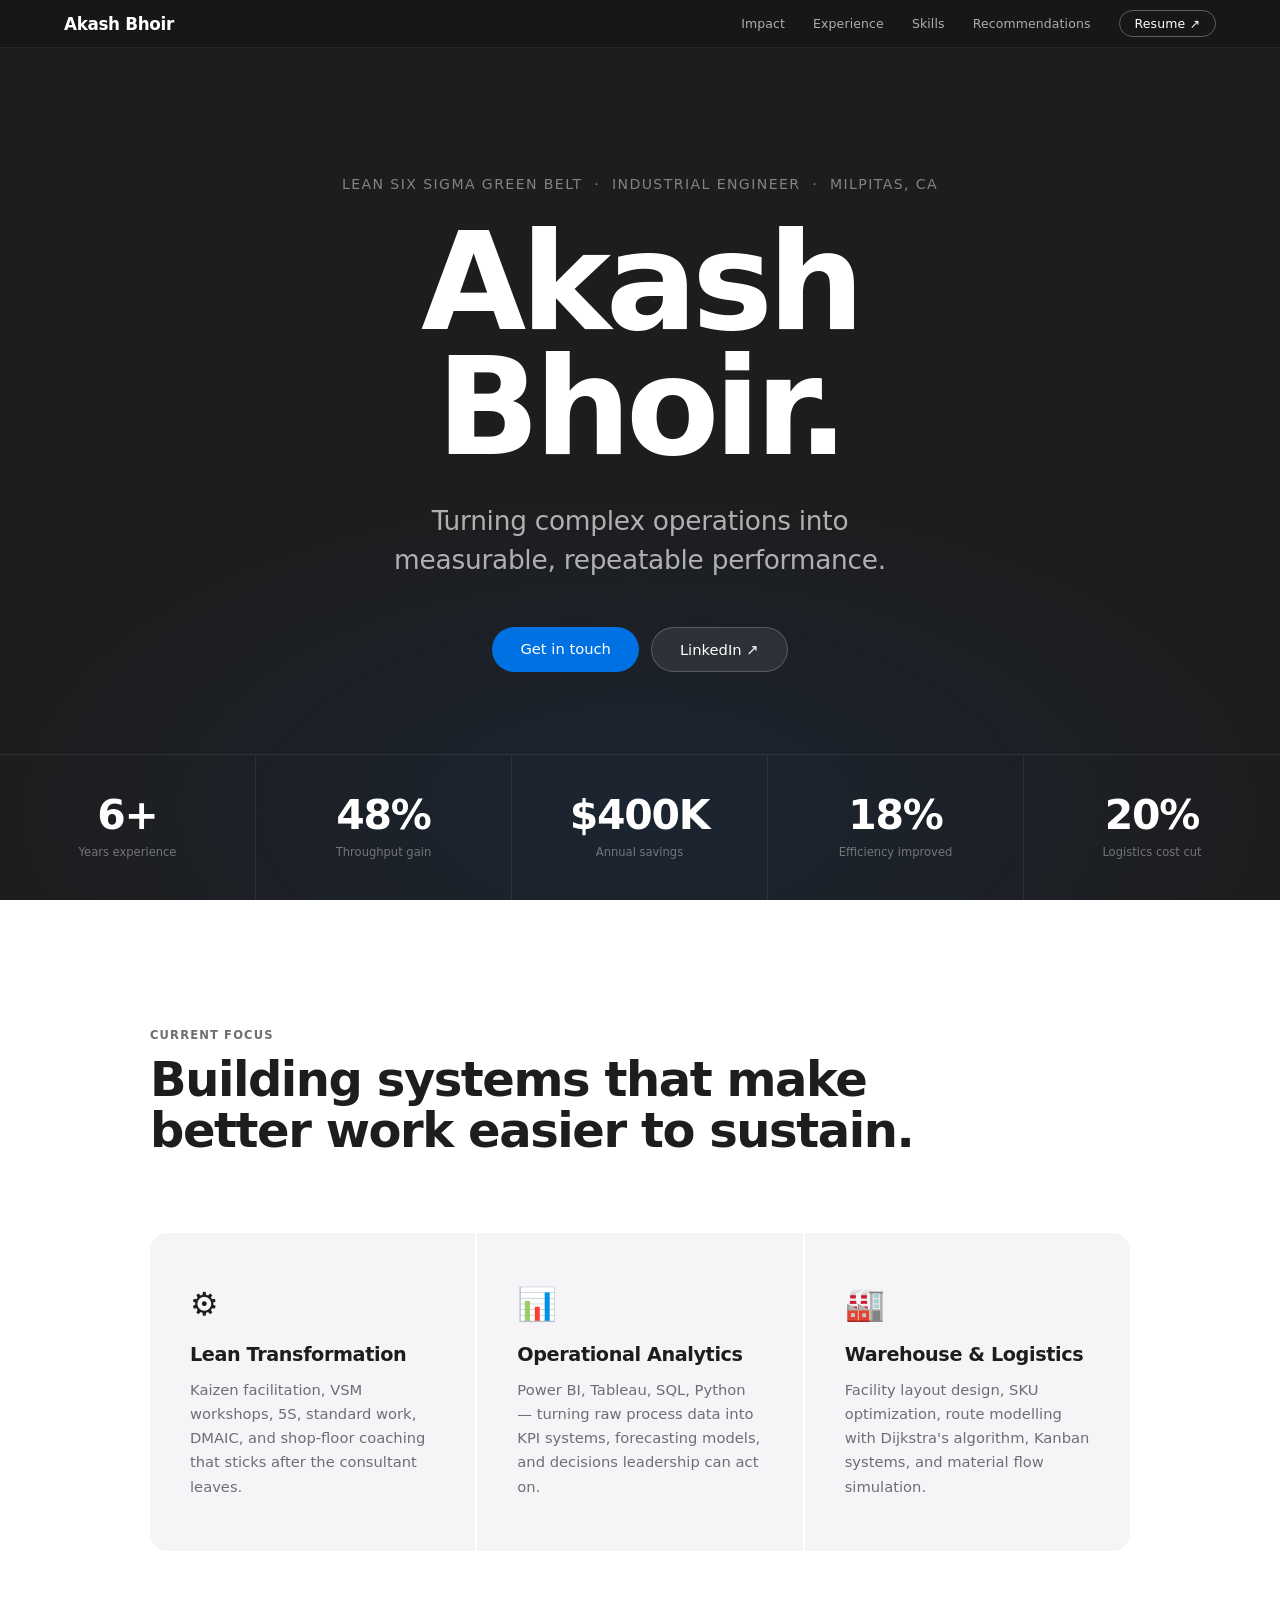
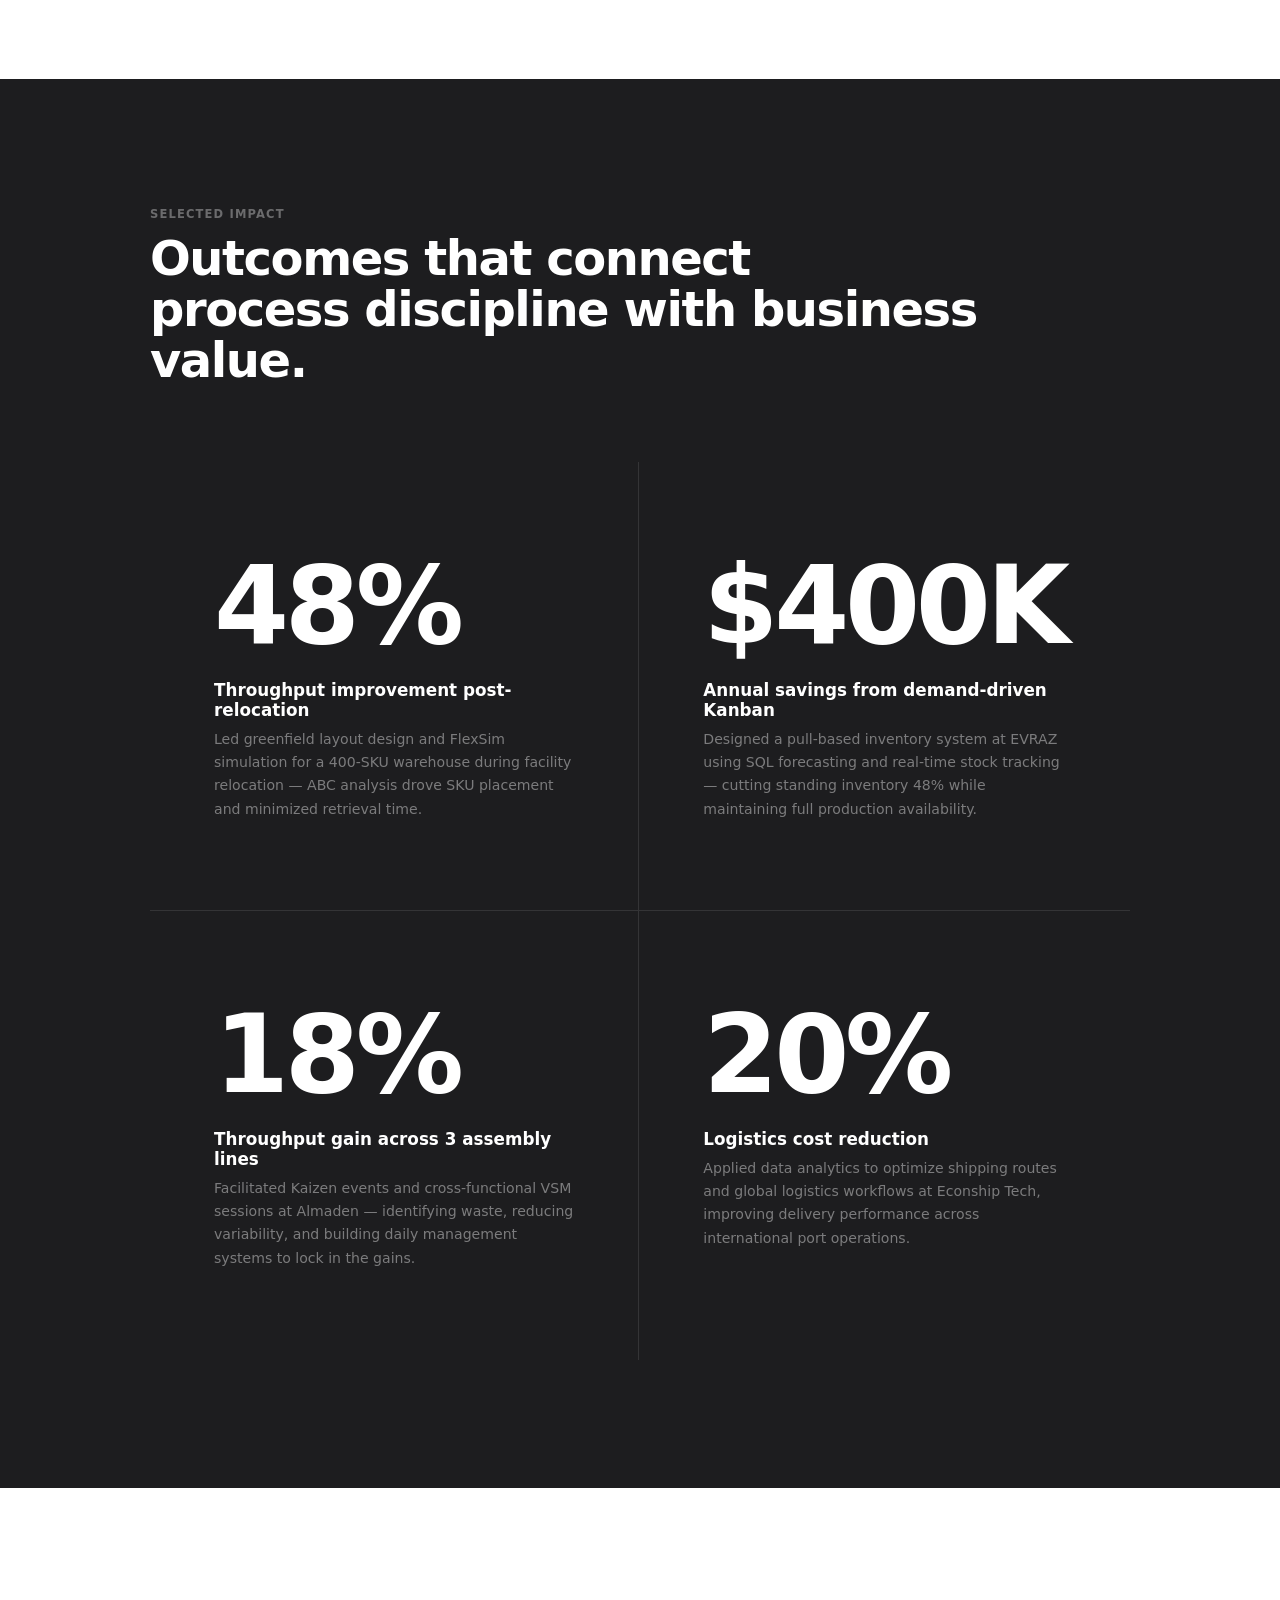
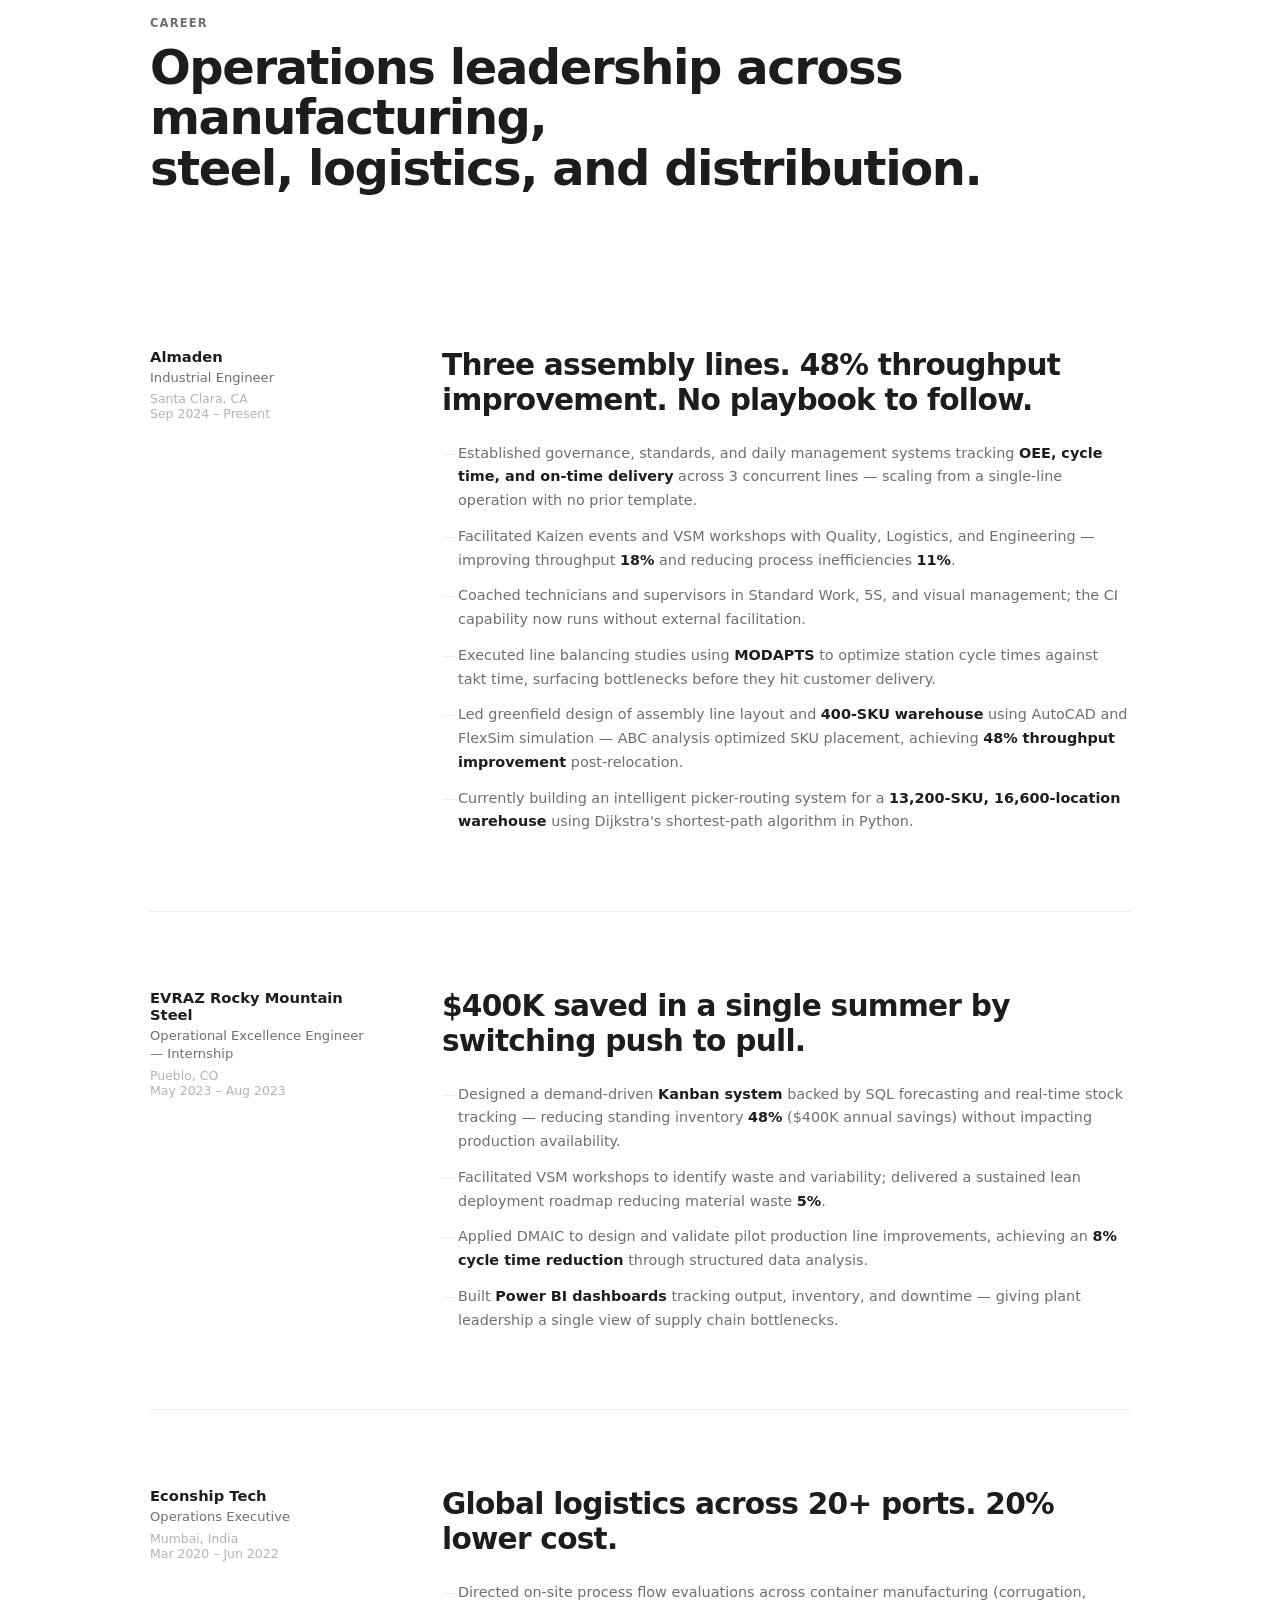
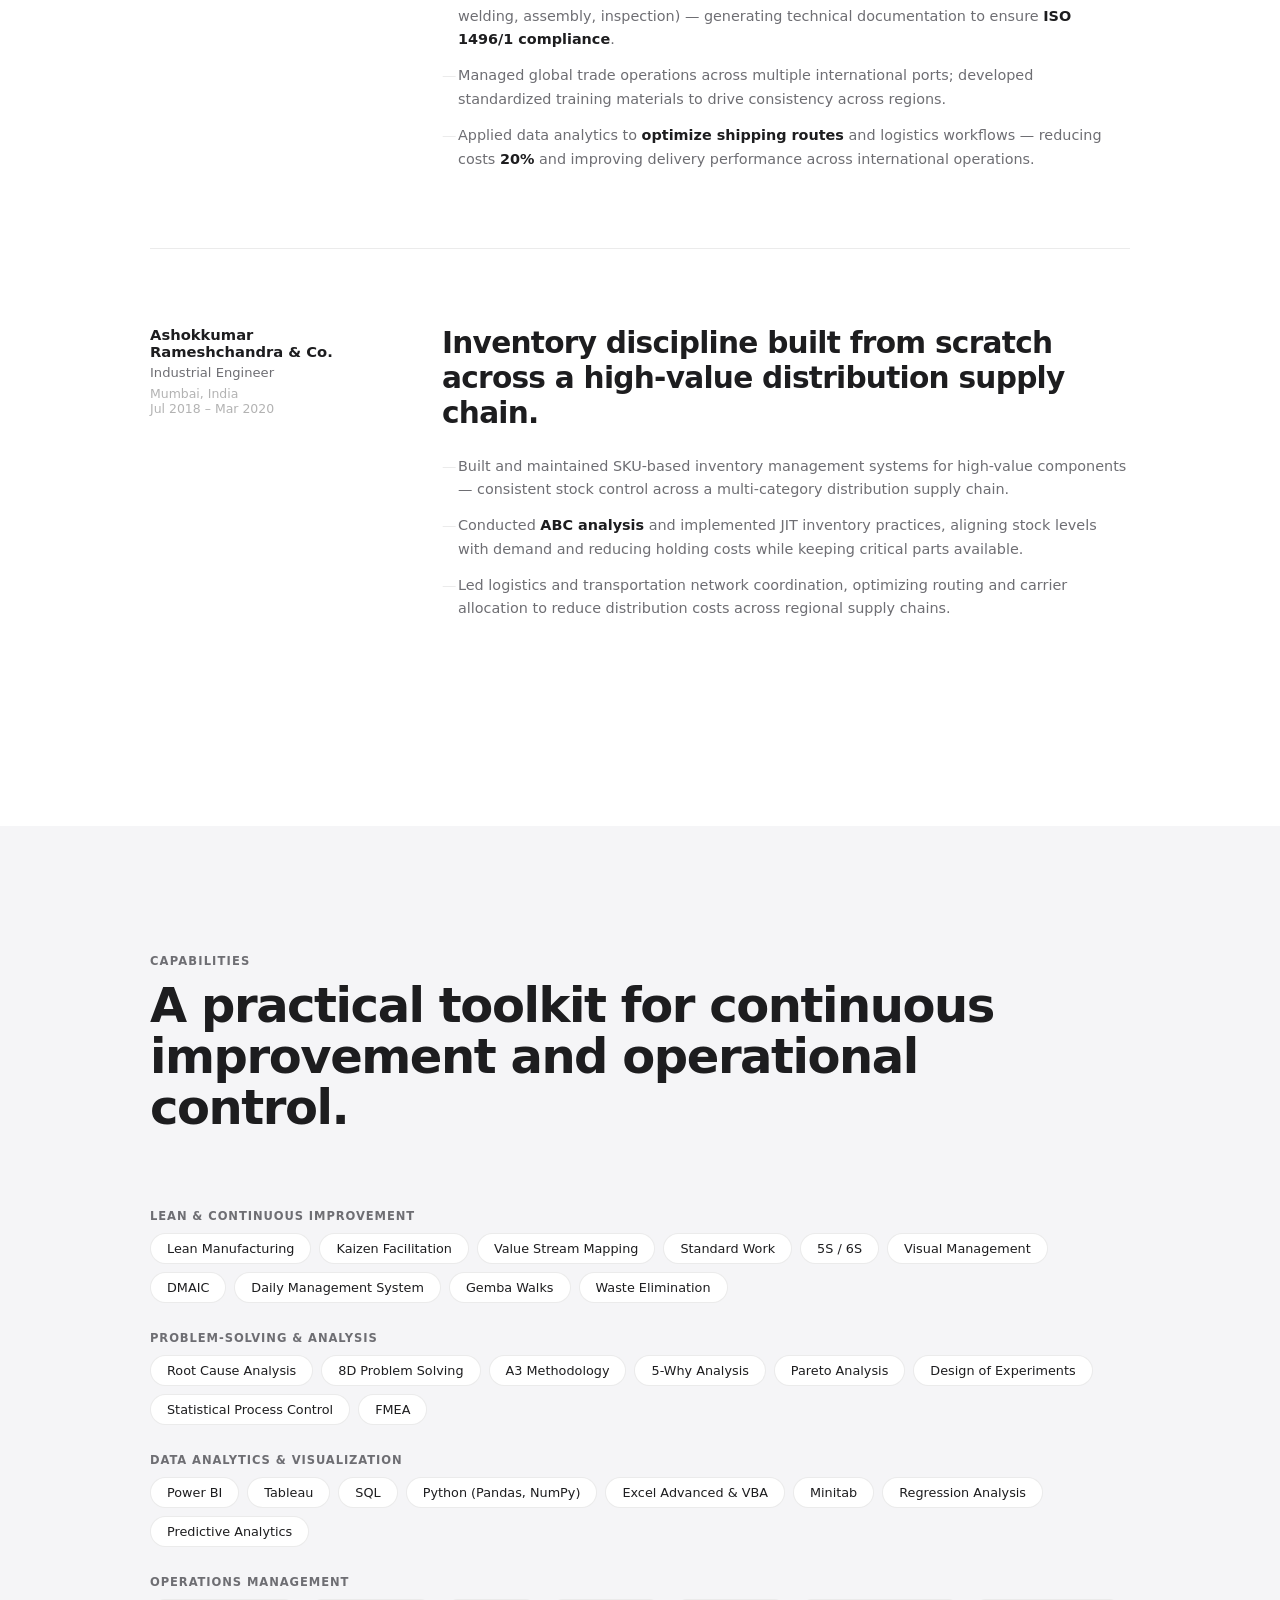
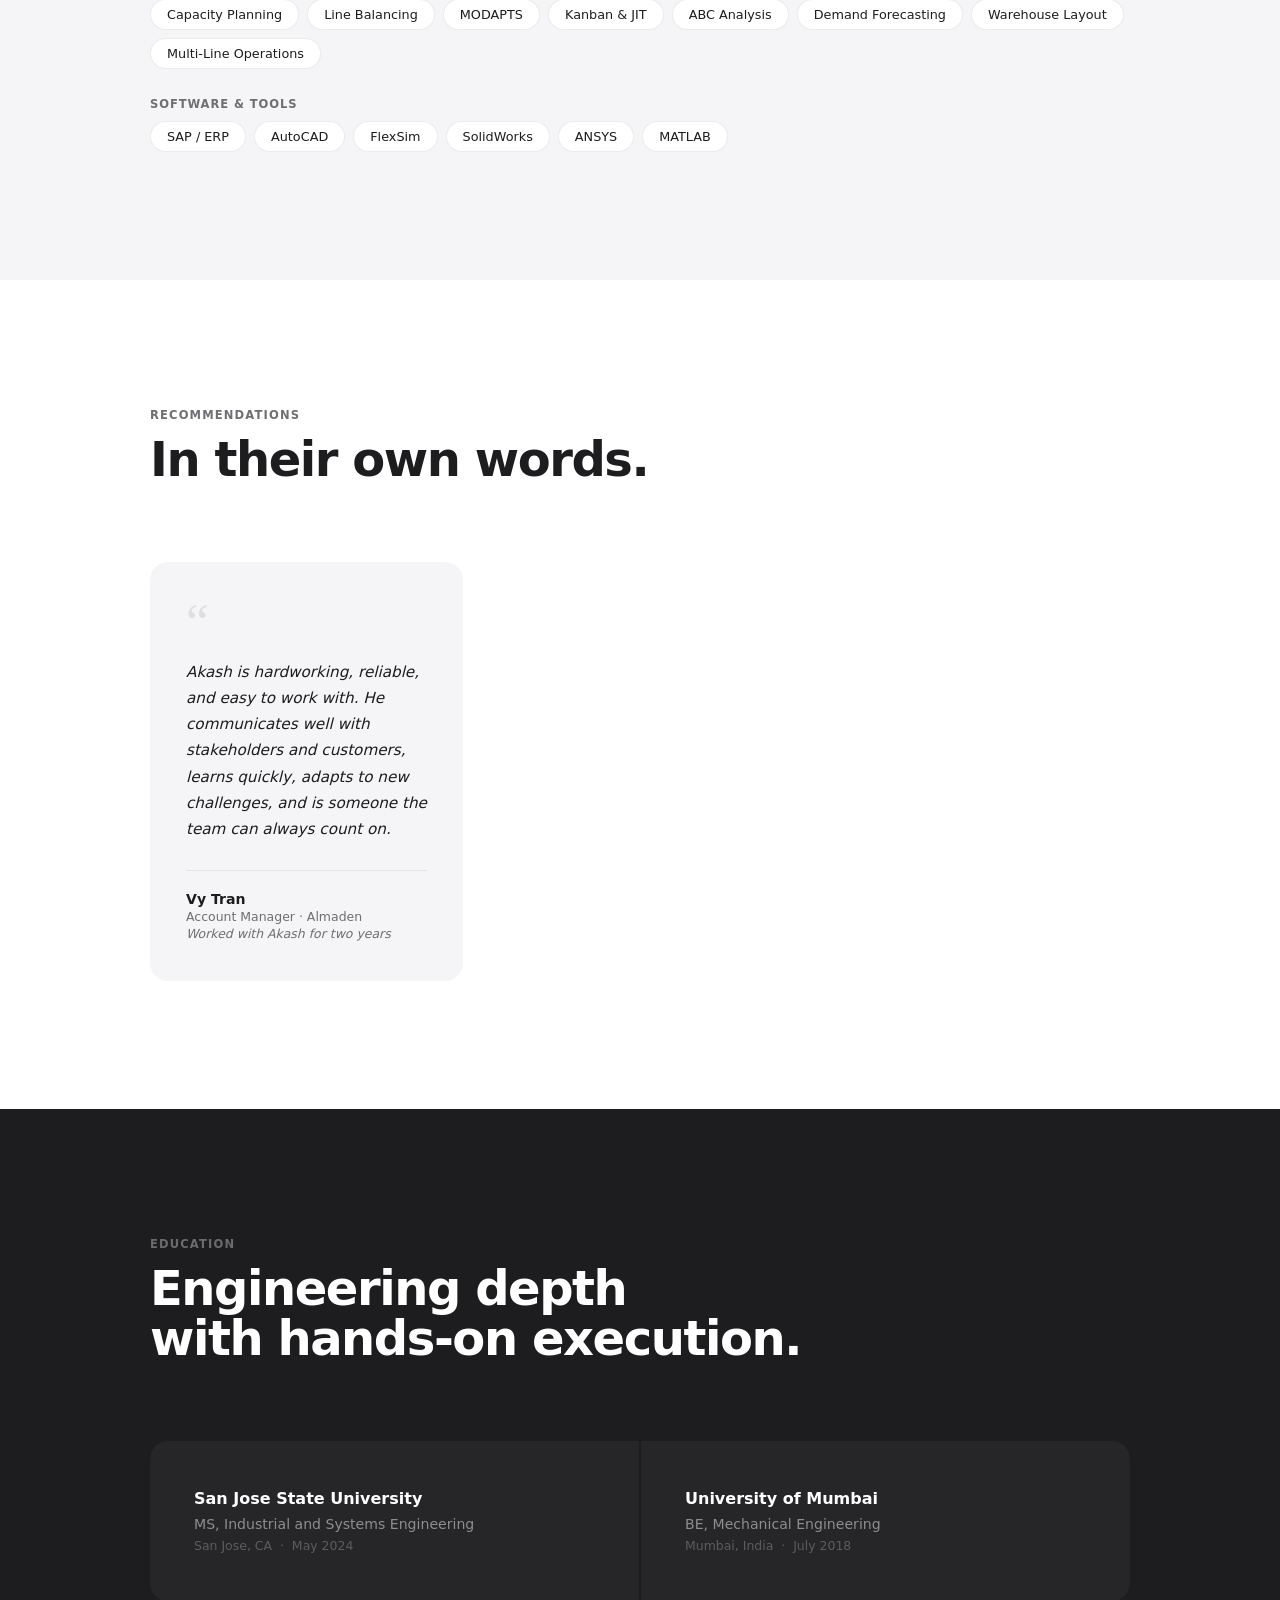
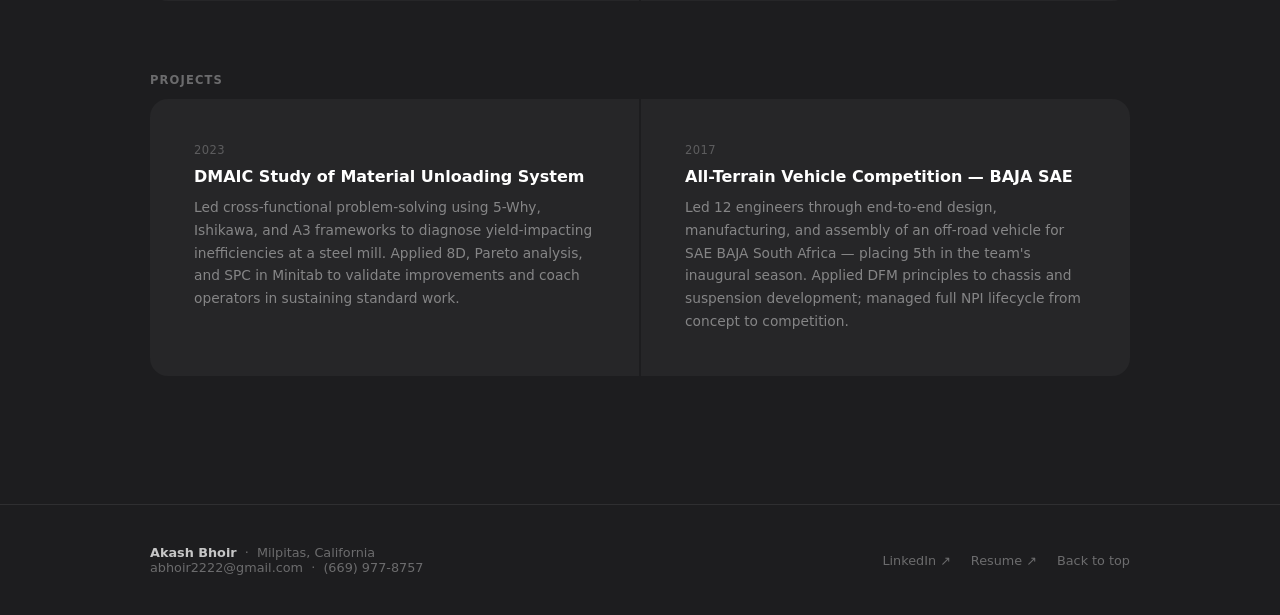
==== index.html @ 949489f2 "Akash's revamp" ====
<!doctype html>
<html lang="en">
<head>
  <meta charset="UTF-8" />
  <meta name="viewport" content="width=device-width, initial-scale=1.0" />
  <title>Akash Bhoir | Industrial Engineer</title>
  <meta name="description" content="Portfolio of Akash Bhoir — Lean Six Sigma Green Belt and Industrial Engineer with 6+ years driving operational excellence across manufacturing and logistics." />
  <link rel="stylesheet" href="styles.css" />
</head>
<body>

<!-- ── NAV ── -->
<nav class="nav">
  <div class="nav-inner">
    <a class="nav-logo" href="#hero">Akash Bhoir</a>
    <div class="nav-links">
      <a href="#impact">Impact</a>
      <a href="#experience">Experience</a>
      <a href="#skills">Skills</a>
      <a href="#recommendations">Recommendations</a>
      <a class="nav-resume" href="https://docs.google.com/document/d/1kcqxv43B-5TuiKuk_l2gV4A9NQ43WeCt/edit?usp=sharing&ouid=114841942227111596147&rtpof=true&sd=true" target="_blank" rel="noreferrer">Resume ↗</a>
    </div>
  </div>
</nav>

<!-- ── HERO ── -->
<section class="hero" id="hero">
  <div class="hero-inner">
    <p class="hero-eyebrow">Lean Six Sigma Green Belt &nbsp;·&nbsp; Industrial Engineer &nbsp;·&nbsp; Milpitas, CA</p>
    <h1 class="hero-name">Akash<br>Bhoir.</h1>
    <p class="hero-sub">Turning complex operations into<br>measurable, repeatable performance.</p>
    <div class="hero-cta">
      <a class="btn-primary" href="mailto:abhoir2222@gmail.com">Get in touch</a>
      <a class="btn-ghost" href="https://linkedin.com/in/abhoir/" target="_blank" rel="noreferrer">LinkedIn ↗</a>
    </div>
  </div>
  <div class="hero-stats">
    <div class="hero-stat">
      <span class="stat-n">6+</span>
      <span class="stat-l">Years experience</span>
    </div>
    <div class="hero-stat">
      <span class="stat-n">48%</span>
      <span class="stat-l">Throughput gain</span>
    </div>
    <div class="hero-stat">
      <span class="stat-n">$400K</span>
      <span class="stat-l">Annual savings</span>
    </div>
    <div class="hero-stat">
      <span class="stat-n">18%</span>
      <span class="stat-l">Efficiency improved</span>
    </div>
    <div class="hero-stat">
      <span class="stat-n">20%</span>
      <span class="stat-l">Logistics cost cut</span>
    </div>
  </div>
</section>

<!-- ── WHAT I DO (white) ── -->
<section class="section">
  <div class="container">
    <p class="s-label reveal">Current focus</p>
    <h2 class="s-head reveal">Building systems that make<br>better work easier to sustain.</h2>
    <div class="focus-grid" data-stagger>
      <div class="focus-card reveal">
        <div class="focus-icon">⚙️</div>
        <h3>Lean Transformation</h3>
        <p>Kaizen facilitation, VSM workshops, 5S, standard work, DMAIC, and shop-floor coaching that sticks after the consultant leaves.</p>
      </div>
      <div class="focus-card reveal">
        <div class="focus-icon">📊</div>
        <h3>Operational Analytics</h3>
        <p>Power BI, Tableau, SQL, Python — turning raw process data into KPI systems, forecasting models, and decisions leadership can act on.</p>
      </div>
      <div class="focus-card reveal">
        <div class="focus-icon">🏭</div>
        <h3>Warehouse &amp; Logistics</h3>
        <p>Facility layout design, SKU optimization, route modelling with Dijkstra's algorithm, Kanban systems, and material flow simulation.</p>
      </div>
    </div>
  </div>
</section>

<!-- ── IMPACT (dark) ── -->
<section class="section impact-section" id="impact">
  <div class="container">
    <p class="s-label on-dark reveal">Selected impact</p>
    <h2 class="s-head on-dark reveal">Outcomes that connect<br>process discipline with business value.</h2>
    <div class="impact-grid" data-stagger>
      <div class="impact-cell reveal">
        <span class="impact-num">48%</span>
        <div class="impact-title">Throughput improvement post-relocation</div>
        <div class="impact-desc">Led greenfield layout design and FlexSim simulation for a 400-SKU warehouse during facility relocation — ABC analysis drove SKU placement and minimized retrieval time.</div>
      </div>
      <div class="impact-cell reveal">
        <span class="impact-num">$400K</span>
        <div class="impact-title">Annual savings from demand-driven Kanban</div>
        <div class="impact-desc">Designed a pull-based inventory system at EVRAZ using SQL forecasting and real-time stock tracking — cutting standing inventory 48% while maintaining full production availability.</div>
      </div>
      <div class="impact-cell reveal">
        <span class="impact-num">18%</span>
        <div class="impact-title">Throughput gain across 3 assembly lines</div>
        <div class="impact-desc">Facilitated Kaizen events and cross-functional VSM sessions at Almaden — identifying waste, reducing variability, and building daily management systems to lock in the gains.</div>
      </div>
      <div class="impact-cell reveal">
        <span class="impact-num">20%</span>
        <div class="impact-title">Logistics cost reduction</div>
        <div class="impact-desc">Applied data analytics to optimize shipping routes and global logistics workflows at Econship Tech, improving delivery performance across international port operations.</div>
      </div>
    </div>
  </div>
</section>

<!-- ── EXPERIENCE (white) ── -->
<section class="section" id="experience">
  <div class="container">
    <p class="s-label reveal">Career</p>
    <h2 class="s-head reveal">Operations leadership across manufacturing,<br>steel, logistics, and distribution.</h2>
    <div class="exp-list">

      <div class="exp-item reveal">
        <div class="exp-left">
          <div class="exp-co">Almaden</div>
          <div class="exp-role">Industrial Engineer</div>
          <div class="exp-meta">Santa Clara, CA<br>Sep 2024 – Present</div>
        </div>
        <div class="exp-right">
          <div class="exp-head">Three assembly lines. 48% throughput improvement. No playbook to follow.</div>
          <ul class="exp-bullets">
            <li>Established governance, standards, and daily management systems tracking <b>OEE, cycle time, and on-time delivery</b> across 3 concurrent lines — scaling from a single-line operation with no prior template.</li>
            <li>Facilitated Kaizen events and VSM workshops with Quality, Logistics, and Engineering — improving throughput <b>18%</b> and reducing process inefficiencies <b>11%</b>.</li>
            <li>Coached technicians and supervisors in Standard Work, 5S, and visual management; the CI capability now runs without external facilitation.</li>
            <li>Executed line balancing studies using <b>MODAPTS</b> to optimize station cycle times against takt time, surfacing bottlenecks before they hit customer delivery.</li>
            <li>Led greenfield design of assembly line layout and <b>400-SKU warehouse</b> using AutoCAD and FlexSim simulation — ABC analysis optimized SKU placement, achieving <b>48% throughput improvement</b> post-relocation.</li>
            <li>Currently building an intelligent picker-routing system for a <b>13,200-SKU, 16,600-location warehouse</b> using Dijkstra's shortest-path algorithm in Python.</li>
          </ul>
        </div>
      </div>

      <div class="exp-item reveal">
        <div class="exp-left">
          <div class="exp-co">EVRAZ Rocky Mountain Steel</div>
          <div class="exp-role">Operational Excellence Engineer — Internship</div>
          <div class="exp-meta">Pueblo, CO<br>May 2023 – Aug 2023</div>
        </div>
        <div class="exp-right">
          <div class="exp-head">$400K saved in a single summer by switching push to pull.</div>
          <ul class="exp-bullets">
            <li>Designed a demand-driven <b>Kanban system</b> backed by SQL forecasting and real-time stock tracking — reducing standing inventory <b>48%</b> ($400K annual savings) without impacting production availability.</li>
            <li>Facilitated VSM workshops to identify waste and variability; delivered a sustained lean deployment roadmap reducing material waste <b>5%</b>.</li>
            <li>Applied DMAIC to design and validate pilot production line improvements, achieving an <b>8% cycle time reduction</b> through structured data analysis.</li>
            <li>Built <b>Power BI dashboards</b> tracking output, inventory, and downtime — giving plant leadership a single view of supply chain bottlenecks.</li>
          </ul>
        </div>
      </div>

      <div class="exp-item reveal">
        <div class="exp-left">
          <div class="exp-co">Econship Tech</div>
          <div class="exp-role">Operations Executive</div>
          <div class="exp-meta">Mumbai, India<br>Mar 2020 – Jun 2022</div>
        </div>
        <div class="exp-right">
          <div class="exp-head">Global logistics across 20+ ports. 20% lower cost.</div>
          <ul class="exp-bullets">
            <li>Directed on-site process flow evaluations across container manufacturing (corrugation, welding, assembly, inspection) — generating technical documentation to ensure <b>ISO 1496/1 compliance</b>.</li>
            <li>Managed global trade operations across multiple international ports; developed standardized training materials to drive consistency across regions.</li>
            <li>Applied data analytics to <b>optimize shipping routes</b> and logistics workflows — reducing costs <b>20%</b> and improving delivery performance across international operations.</li>
          </ul>
        </div>
      </div>

      <div class="exp-item reveal">
        <div class="exp-left">
          <div class="exp-co">Ashokkumar Rameshchandra &amp; Co.</div>
          <div class="exp-role">Industrial Engineer</div>
          <div class="exp-meta">Mumbai, India<br>Jul 2018 – Mar 2020</div>
        </div>
        <div class="exp-right">
          <div class="exp-head">Inventory discipline built from scratch across a high-value distribution supply chain.</div>
          <ul class="exp-bullets">
            <li>Built and maintained SKU-based inventory management systems for high-value components — consistent stock control across a multi-category distribution supply chain.</li>
            <li>Conducted <b>ABC analysis</b> and implemented JIT inventory practices, aligning stock levels with demand and reducing holding costs while keeping critical parts available.</li>
            <li>Led logistics and transportation network coordination, optimizing routing and carrier allocation to reduce distribution costs across regional supply chains.</li>
          </ul>
        </div>
      </div>

    </div>
  </div>
</section>

<!-- ── SKILLS (gray) ── -->
<section class="section skills-section" id="skills">
  <div class="container">
    <p class="s-label reveal">Capabilities</p>
    <h2 class="s-head reveal">A practical toolkit for continuous<br>improvement and operational control.</h2>
    <div class="skill-groups">
      <div class="reveal">
        <div class="sg-label">Lean &amp; Continuous Improvement</div>
        <div class="sg-tags" data-stagger>
          <span class="sg-tag">Lean Manufacturing</span>
          <span class="sg-tag">Kaizen Facilitation</span>
          <span class="sg-tag">Value Stream Mapping</span>
          <span class="sg-tag">Standard Work</span>
          <span class="sg-tag">5S / 6S</span>
          <span class="sg-tag">Visual Management</span>
          <span class="sg-tag">DMAIC</span>
          <span class="sg-tag">Daily Management System</span>
          <span class="sg-tag">Gemba Walks</span>
          <span class="sg-tag">Waste Elimination</span>
        </div>
      </div>
      <div class="reveal">
        <div class="sg-label">Problem-Solving &amp; Analysis</div>
        <div class="sg-tags" data-stagger>
          <span class="sg-tag">Root Cause Analysis</span>
          <span class="sg-tag">8D Problem Solving</span>
          <span class="sg-tag">A3 Methodology</span>
          <span class="sg-tag">5-Why Analysis</span>
          <span class="sg-tag">Pareto Analysis</span>
          <span class="sg-tag">Design of Experiments</span>
          <span class="sg-tag">Statistical Process Control</span>
          <span class="sg-tag">FMEA</span>
        </div>
      </div>
      <div class="reveal">
        <div class="sg-label">Data Analytics &amp; Visualization</div>
        <div class="sg-tags" data-stagger>
          <span class="sg-tag">Power BI</span>
          <span class="sg-tag">Tableau</span>
          <span class="sg-tag">SQL</span>
          <span class="sg-tag">Python (Pandas, NumPy)</span>
          <span class="sg-tag">Excel Advanced &amp; VBA</span>
          <span class="sg-tag">Minitab</span>
          <span class="sg-tag">Regression Analysis</span>
          <span class="sg-tag">Predictive Analytics</span>
        </div>
      </div>
      <div class="reveal">
        <div class="sg-label">Operations Management</div>
        <div class="sg-tags" data-stagger>
          <span class="sg-tag">Capacity Planning</span>
          <span class="sg-tag">Line Balancing</span>
          <span class="sg-tag">MODAPTS</span>
          <span class="sg-tag">Kanban &amp; JIT</span>
          <span class="sg-tag">ABC Analysis</span>
          <span class="sg-tag">Demand Forecasting</span>
          <span class="sg-tag">Warehouse Layout</span>
          <span class="sg-tag">Multi-Line Operations</span>
        </div>
      </div>
      <div class="reveal">
        <div class="sg-label">Software &amp; Tools</div>
        <div class="sg-tags" data-stagger>
          <span class="sg-tag">SAP / ERP</span>
          <span class="sg-tag">AutoCAD</span>
          <span class="sg-tag">FlexSim</span>
          <span class="sg-tag">SolidWorks</span>
          <span class="sg-tag">ANSYS</span>
          <span class="sg-tag">MATLAB</span>
        </div>
      </div>
    </div>
  </div>
</section>

<!-- ── RECOMMENDATIONS (white) ── -->
<section class="section" id="recommendations">
  <div class="container">
    <p class="s-label reveal">Recommendations</p>
    <h2 class="s-head reveal">In their own words.</h2>
    <div class="rec-grid" id="rec-list" data-stagger>
      <!-- rendered by script.js -->
    </div>
  </div>
</section>

<!-- ── EDUCATION + PROJECTS (dark) ── -->
<section class="section edu-section" id="education">
  <div class="container">
    <p class="s-label on-dark reveal">Education</p>
    <h2 class="s-head on-dark reveal">Engineering depth<br>with hands-on execution.</h2>
    <div class="edu-grid" data-stagger>
      <div class="edu-cell reveal">
        <div class="edu-school">San Jose State University</div>
        <div class="edu-degree">MS, Industrial and Systems Engineering</div>
        <div class="edu-date">San Jose, CA &nbsp;·&nbsp; May 2024</div>
      </div>
      <div class="edu-cell reveal">
        <div class="edu-school">University of Mumbai</div>
        <div class="edu-degree">BE, Mechanical Engineering</div>
        <div class="edu-date">Mumbai, India &nbsp;·&nbsp; July 2018</div>
      </div>
    </div>

    <p class="s-label on-dark reveal" style="margin-top:0;">Projects</p>
    <div class="proj-grid" data-stagger>
      <div class="proj-cell reveal">
        <div class="proj-year">2023</div>
        <div class="proj-name">DMAIC Study of Material Unloading System</div>
        <div class="proj-desc">Led cross-functional problem-solving using 5-Why, Ishikawa, and A3 frameworks to diagnose yield-impacting inefficiencies at a steel mill. Applied 8D, Pareto analysis, and SPC in Minitab to validate improvements and coach operators in sustaining standard work.</div>
      </div>
      <div class="proj-cell reveal">
        <div class="proj-year">2017</div>
        <div class="proj-name">All-Terrain Vehicle Competition — BAJA SAE</div>
        <div class="proj-desc">Led 12 engineers through end-to-end design, manufacturing, and assembly of an off-road vehicle for SAE BAJA South Africa — placing 5th in the team's inaugural season. Applied DFM principles to chassis and suspension development; managed full NPI lifecycle from concept to competition.</div>
      </div>
    </div>
  </div>
</section>

<!-- ── FOOTER ── -->
<footer>
  <div class="footer-inner">
    <div class="footer-l">
      <strong>Akash Bhoir</strong> &nbsp;·&nbsp; Milpitas, California<br>
      <a href="mailto:abhoir2222@gmail.com" style="color:rgba(255,255,255,.35);text-decoration:none;">abhoir2222@gmail.com</a>
      &nbsp;·&nbsp;
      <a href="tel:+16699778757" style="color:rgba(255,255,255,.35);text-decoration:none;">(669) 977-8757</a>
    </div>
    <div class="footer-r">
      <a href="https://linkedin.com/in/abhoir/" target="_blank" rel="noreferrer">LinkedIn ↗</a>
      <a href="https://docs.google.com/document/d/1kcqxv43B-5TuiKuk_l2gV4A9NQ43WeCt/edit?usp=sharing&ouid=114841942227111596147&rtpof=true&sd=true" target="_blank" rel="noreferrer">Resume ↗</a>
      <a href="#hero">Back to top</a>
    </div>
  </div>
</footer>

<script src="data/recommendations.js"></script>
<script src="script.js"></script>
</body>
</html>
---- styles.css ----
*, *::before, *::after { box-sizing: border-box; margin: 0; padding: 0; }

:root {
  --white:       #ffffff;
  --gray:        #f5f5f7;
  --dark:        #1d1d1f;
  --text:        #1d1d1f;
  --muted:       #6e6e73;
  --border:      rgba(0,0,0,0.08);
  --border-dark: rgba(255,255,255,0.1);
  --blue:        #0071e3;
  --font: -apple-system, BlinkMacSystemFont, 'SF Pro Display', 'Segoe UI', system-ui, sans-serif;
  --nav-h:  48px;
  --pad:    clamp(80px, 10vw, 140px);
  --max:    980px;
  --r:      18px;
}

html { scroll-behavior: smooth; -webkit-font-smoothing: antialiased; }
body  { font-family: var(--font); background: var(--white); color: var(--text); overflow-x: hidden; }

/* ── NAV ── */
.nav {
  position: fixed; top: 0; left: 0; right: 0; z-index: 9000;
  height: var(--nav-h);
  background: rgba(22,22,23,0.82);
  backdrop-filter: saturate(180%) blur(20px);
  -webkit-backdrop-filter: saturate(180%) blur(20px);
  border-bottom: 0.5px solid rgba(255,255,255,0.07);
}
.nav-inner {
  max-width: 1200px; margin: 0 auto; padding: 0 24px;
  height: 100%; display: flex; align-items: center; justify-content: space-between;
}
.nav-logo {
  color: var(--white); text-decoration: none;
  font-size: 1.05rem; font-weight: 700; letter-spacing: -0.02em;
}
.nav-links { display: flex; align-items: center; gap: 28px; }
.nav-links a {
  color: rgba(255,255,255,0.65); text-decoration: none;
  font-size: 0.78rem; letter-spacing: 0.01em; transition: color 0.2s;
}
.nav-links a:hover { color: var(--white); }
.nav-resume {
  color: var(--white) !important;
  border: 0.5px solid rgba(255,255,255,0.3);
  padding: 5px 15px; border-radius: 980px;
}
.nav-resume:hover { background: rgba(255,255,255,0.1) !important; }

/* ── HERO ── */
.hero {
  background: var(--dark); color: var(--white);
  min-height: 100vh; padding-top: var(--nav-h);
  display: flex; flex-direction: column;
  justify-content: center; align-items: stretch;
  position: relative; overflow: hidden;
}
.hero::after {
  content: '';
  position: absolute; inset: 0;
  background: radial-gradient(ellipse 70% 50% at 50% 90%, rgba(0,113,227,0.09) 0%, transparent 70%);
  pointer-events: none;
}
.hero-inner {
  flex: 1; display: flex; flex-direction: column;
  justify-content: center; align-items: center; text-align: center;
  padding: clamp(64px,8vw,120px) 24px 56px;
  position: relative; z-index: 1;
}
.hero-eyebrow {
  font-size: clamp(0.72rem,1.4vw,0.88rem); font-weight: 500;
  color: rgba(255,255,255,0.45); letter-spacing: 0.1em; text-transform: uppercase;
  margin-bottom: 28px;
}
.hero-name {
  font-size: clamp(76px,13vw,136px);
  font-weight: 700; letter-spacing: -0.04em; line-height: 0.92;
  color: var(--white); margin-bottom: 32px;
}
.hero-sub {
  font-size: clamp(1.15rem,2.5vw,1.65rem); font-weight: 400;
  color: rgba(255,255,255,0.65); line-height: 1.45;
  letter-spacing: -0.01em; margin-bottom: 48px; max-width: 640px;
}
.hero-cta { display: flex; gap: 12px; justify-content: center; flex-wrap: wrap; }
.btn-primary {
  background: var(--blue); color: var(--white);
  padding: 13px 28px; border-radius: 980px;
  font-size: 0.92rem; font-weight: 500; text-decoration: none;
  transition: background 0.2s, transform 0.15s; display: inline-block;
}
.btn-primary:hover { background: #0077ed; transform: scale(1.02); }
.btn-ghost {
  background: rgba(255,255,255,0.08);
  border: 0.5px solid rgba(255,255,255,0.2);
  color: var(--white);
  padding: 13px 28px; border-radius: 980px;
  font-size: 0.92rem; font-weight: 500; text-decoration: none;
  transition: background 0.2s; display: inline-block;
}
.btn-ghost:hover { background: rgba(255,255,255,0.14); }

/* HERO STATS STRIP */
.hero-stats {
  border-top: 0.5px solid rgba(255,255,255,0.08);
  display: grid; grid-template-columns: repeat(5,1fr);
  position: relative; z-index: 1;
}
.hero-stat {
  display: flex; flex-direction: column; align-items: center;
  padding: 40px 12px; gap: 8px;
  border-right: 0.5px solid rgba(255,255,255,0.08);
}
.hero-stat:last-child { border-right: none; }
.stat-n {
  font-size: clamp(1.8rem,3.2vw,2.8rem); font-weight: 700;
  color: var(--white); letter-spacing: -0.03em; line-height: 1;
}
.stat-l { font-size: 0.72rem; color: rgba(255,255,255,0.38); text-align: center; line-height: 1.4; }

/* ── SHARED SECTION ── */
.section { padding: var(--pad) 24px; }
.container { max-width: var(--max); margin: 0 auto; }
.s-label {
  font-size: 0.72rem; font-weight: 600; letter-spacing: 0.1em; text-transform: uppercase;
  color: var(--muted); margin-bottom: 12px;
}
.s-label.on-dark { color: rgba(255,255,255,0.35); }
.s-head {
  font-size: clamp(1.9rem,3.8vw,3rem); font-weight: 700;
  letter-spacing: -0.03em; line-height: 1.06;
  color: var(--text); margin-bottom: clamp(48px,6vw,80px);
}
.s-head.on-dark { color: var(--white); }

/* ── FOCUS (white, 3 cards) ── */
.focus-grid { display: grid; grid-template-columns: repeat(3,1fr); gap: 2px; }
.focus-card {
  background: var(--gray); padding: 52px 40px;
}
.focus-card:first-child { border-radius: var(--r) 0 0 var(--r); }
.focus-card:last-child  { border-radius: 0 var(--r) var(--r) 0; }
.focus-icon { font-size: 2rem; margin-bottom: 20px; }
.focus-card h3 {
  font-size: 1.2rem; font-weight: 700; letter-spacing: -0.02em;
  color: var(--text); margin-bottom: 12px;
}
.focus-card p { font-size: 0.92rem; color: var(--muted); line-height: 1.65; }

/* ── IMPACT (dark, huge numbers) ── */
.impact-section { background: var(--dark); }
.impact-grid { display: grid; grid-template-columns: repeat(2,1fr); }
.impact-cell {
  padding: clamp(48px,7vw,96px) clamp(40px,5vw,80px);
  border-right: 0.5px solid var(--border-dark);
  border-bottom: 0.5px solid var(--border-dark);
}
.impact-cell:nth-child(even)  { border-right: none; }
.impact-cell:nth-child(n+3)   { border-bottom: none; }
.impact-num {
  display: block;
  font-size: clamp(64px,9vw,108px); font-weight: 800;
  letter-spacing: -0.04em; line-height: 1; color: var(--white);
  margin-bottom: 20px;
}
.impact-title { font-size: 1.05rem; font-weight: 600; color: var(--white); margin-bottom: 8px; }
.impact-desc  { font-size: 0.88rem; color: rgba(255,255,255,0.42); line-height: 1.65; }

/* ── EXPERIENCE (white) ── */
.exp-list { display: flex; flex-direction: column; }
.exp-item {
  padding: clamp(52px,6vw,80px) 0;
  border-bottom: 0.5px solid var(--border);
  display: grid; grid-template-columns: 220px 1fr; gap: 72px; align-items: start;
}
.exp-item:last-child { border-bottom: none; }
.exp-co   { font-size: 0.92rem; font-weight: 700; color: var(--text); margin-bottom: 4px; }
.exp-role { font-size: 0.82rem; color: var(--muted); margin-bottom: 4px; line-height: 1.4; }
.exp-meta { font-size: 0.78rem; color: rgba(0,0,0,0.3); }
.exp-head {
  font-size: clamp(1.3rem,2.8vw,1.85rem); font-weight: 700;
  letter-spacing: -0.025em; line-height: 1.18; color: var(--text);
  margin-bottom: 24px;
}
.exp-bullets { list-style: none; display: flex; flex-direction: column; gap: 12px; }
.exp-bullets li {
  font-size: 0.9rem; color: var(--muted);
  padding-left: 16px; position: relative; line-height: 1.65;
}
.exp-bullets li::before { content: '—'; position: absolute; left: 0; color: var(--border); }
.exp-bullets li b { color: var(--text); font-weight: 600; }

/* ── SKILLS (gray) ── */
.skills-section { background: var(--gray); }
.skill-groups  { display: flex; flex-direction: column; gap: 28px; }
.sg-label {
  font-size: 0.72rem; font-weight: 600; letter-spacing: 0.08em; text-transform: uppercase;
  color: var(--muted); margin-bottom: 10px;
}
.sg-tags { display: flex; flex-wrap: wrap; gap: 8px; }
.sg-tag {
  background: var(--white); color: var(--text);
  font-size: 0.8rem; font-weight: 500;
  padding: 7px 16px; border-radius: 980px;
  border: 0.5px solid var(--border);
}

/* ── RECOMMENDATIONS (white) ── */
.rec-grid { display: grid; grid-template-columns: repeat(3,1fr); gap: 20px; }
.rec-card {
  background: var(--gray); border-radius: var(--r);
  padding: 40px 36px; display: flex; flex-direction: column;
}
.rec-qdot {
  font-size: 3.2rem; line-height: 0.8; font-family: Georgia, serif;
  color: var(--dark); opacity: 0.1; margin-bottom: 16px;
}
.rec-quote {
  font-size: 0.95rem; color: var(--text); font-style: italic;
  line-height: 1.72; flex: 1; margin-bottom: 28px;
}
.rec-divider { height: 0.5px; background: var(--border); margin-bottom: 20px; }
.rec-name { font-size: 0.88rem; font-weight: 700; color: var(--text); }
.rec-who  { font-size: 0.78rem; color: var(--muted); margin-top: 2px; }
.rec-link {
  display: inline-block; margin-top: 16px;
  font-size: 0.78rem; color: var(--blue); text-decoration: none; font-weight: 500;
}
.rec-link:hover { text-decoration: underline; }

/* ── EDUCATION + PROJECTS (dark) ── */
.edu-section { background: var(--dark); }
.edu-grid { display: grid; grid-template-columns: repeat(2,1fr); gap: 2px; margin-bottom: 72px; }
.edu-cell {
  background: rgba(255,255,255,0.04);
  padding: 48px 44px;
}
.edu-cell:first-child { border-radius: var(--r) 0 0 var(--r); }
.edu-cell:last-child  { border-radius: 0 var(--r) var(--r) 0; }
.edu-school  { font-size: 1rem; font-weight: 700; color: var(--white); margin-bottom: 8px; }
.edu-degree  { font-size: 0.88rem; color: rgba(255,255,255,0.48); margin-bottom: 6px; }
.edu-date    { font-size: 0.78rem; color: rgba(255,255,255,0.25); }
.proj-grid   { display: grid; grid-template-columns: repeat(2,1fr); gap: 2px; }
.proj-cell {
  background: rgba(255,255,255,0.04);
  padding: 44px;
}
.proj-cell:first-child { border-radius: var(--r) 0 0 var(--r); }
.proj-cell:last-child  { border-radius: 0 var(--r) var(--r) 0; }
.proj-year   { font-size: 0.72rem; color: rgba(255,255,255,0.25); margin-bottom: 10px; letter-spacing: 0.04em; }
.proj-name   { font-size: 1rem; font-weight: 700; color: var(--white); margin-bottom: 10px; }
.proj-desc   { font-size: 0.86rem; color: rgba(255,255,255,0.44); line-height: 1.65; }

/* ── FOOTER ── */
footer {
  background: var(--dark);
  border-top: 0.5px solid rgba(255,255,255,0.08);
  padding: 40px 24px;
}
.footer-inner {
  max-width: var(--max); margin: 0 auto;
  display: flex; justify-content: space-between; align-items: center;
  flex-wrap: wrap; gap: 16px;
}
.footer-l { color: rgba(255,255,255,0.35); font-size: 0.8rem; }
.footer-l strong { color: rgba(255,255,255,0.75); font-weight: 600; }
.footer-r { display: flex; gap: 20px; }
.footer-r a {
  color: rgba(255,255,255,0.35); font-size: 0.8rem;
  text-decoration: none; transition: color 0.2s;
}
.footer-r a:hover { color: var(--white); }

/* ── REVEAL ANIMATIONS ── */
.reveal {
  opacity: 0; transform: translateY(28px);
  transition: opacity 0.65s ease, transform 0.65s ease;
}
.reveal.up  { transform: translateY(28px); }
.reveal.visible { opacity: 1; transform: translateY(0); }

/* ── RESPONSIVE ── */
@media (max-width: 860px) {
  .exp-item { grid-template-columns: 1fr; gap: 20px; }
  .rec-grid { grid-template-columns: 1fr; }
}
@media (max-width: 720px) {
  .focus-grid { grid-template-columns: 1fr; }
  .focus-card:first-child { border-radius: var(--r) var(--r) 0 0; }
  .focus-card:last-child  { border-radius: 0 0 var(--r) var(--r); }
  .impact-grid { grid-template-columns: 1fr; }
  .impact-cell { border-right: none; border-bottom: 0.5px solid var(--border-dark); }
  .impact-cell:last-child { border-bottom: none; }
  .edu-grid  { grid-template-columns: 1fr; }
  .edu-cell:first-child  { border-radius: var(--r) var(--r) 0 0; }
  .edu-cell:last-child   { border-radius: 0 0 var(--r) var(--r); }
  .proj-grid { grid-template-columns: 1fr; }
  .proj-cell:first-child { border-radius: var(--r) var(--r) 0 0; }
  .proj-cell:last-child  { border-radius: 0 0 var(--r) var(--r); }
  .hero-stats { grid-template-columns: repeat(3,1fr); }
  .hero-stat:nth-child(4) { border-top: 0.5px solid rgba(255,255,255,0.08); }
  .hero-stat:nth-child(5) { border-top: 0.5px solid rgba(255,255,255,0.08); }
  .footer-inner { text-align: center; justify-content: center; }
}
@media (max-width: 480px) {
  .nav-links a:not(.nav-resume):not(:last-child) { display: none; }
  .hero-stats { grid-template-columns: repeat(2,1fr); }
  .hero-stat:last-child { grid-column: 1/-1; border-right: none; }
}
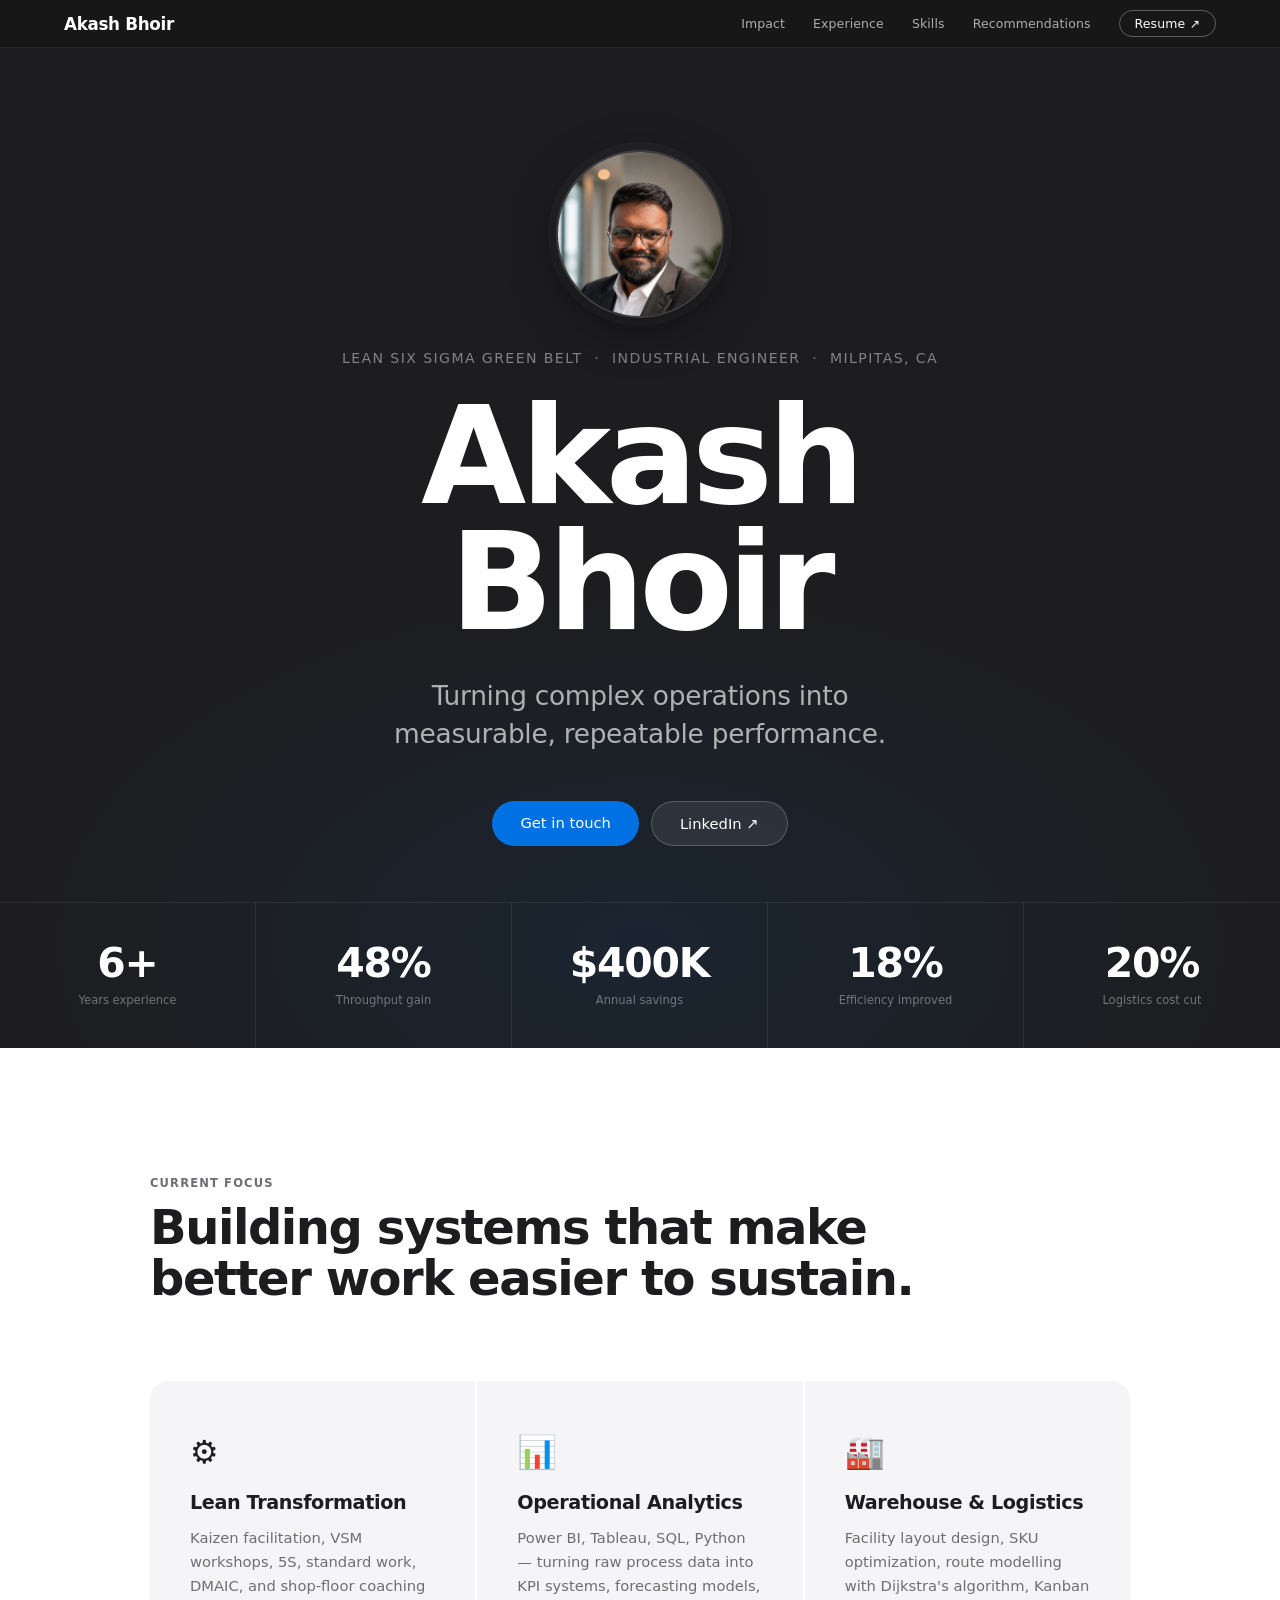
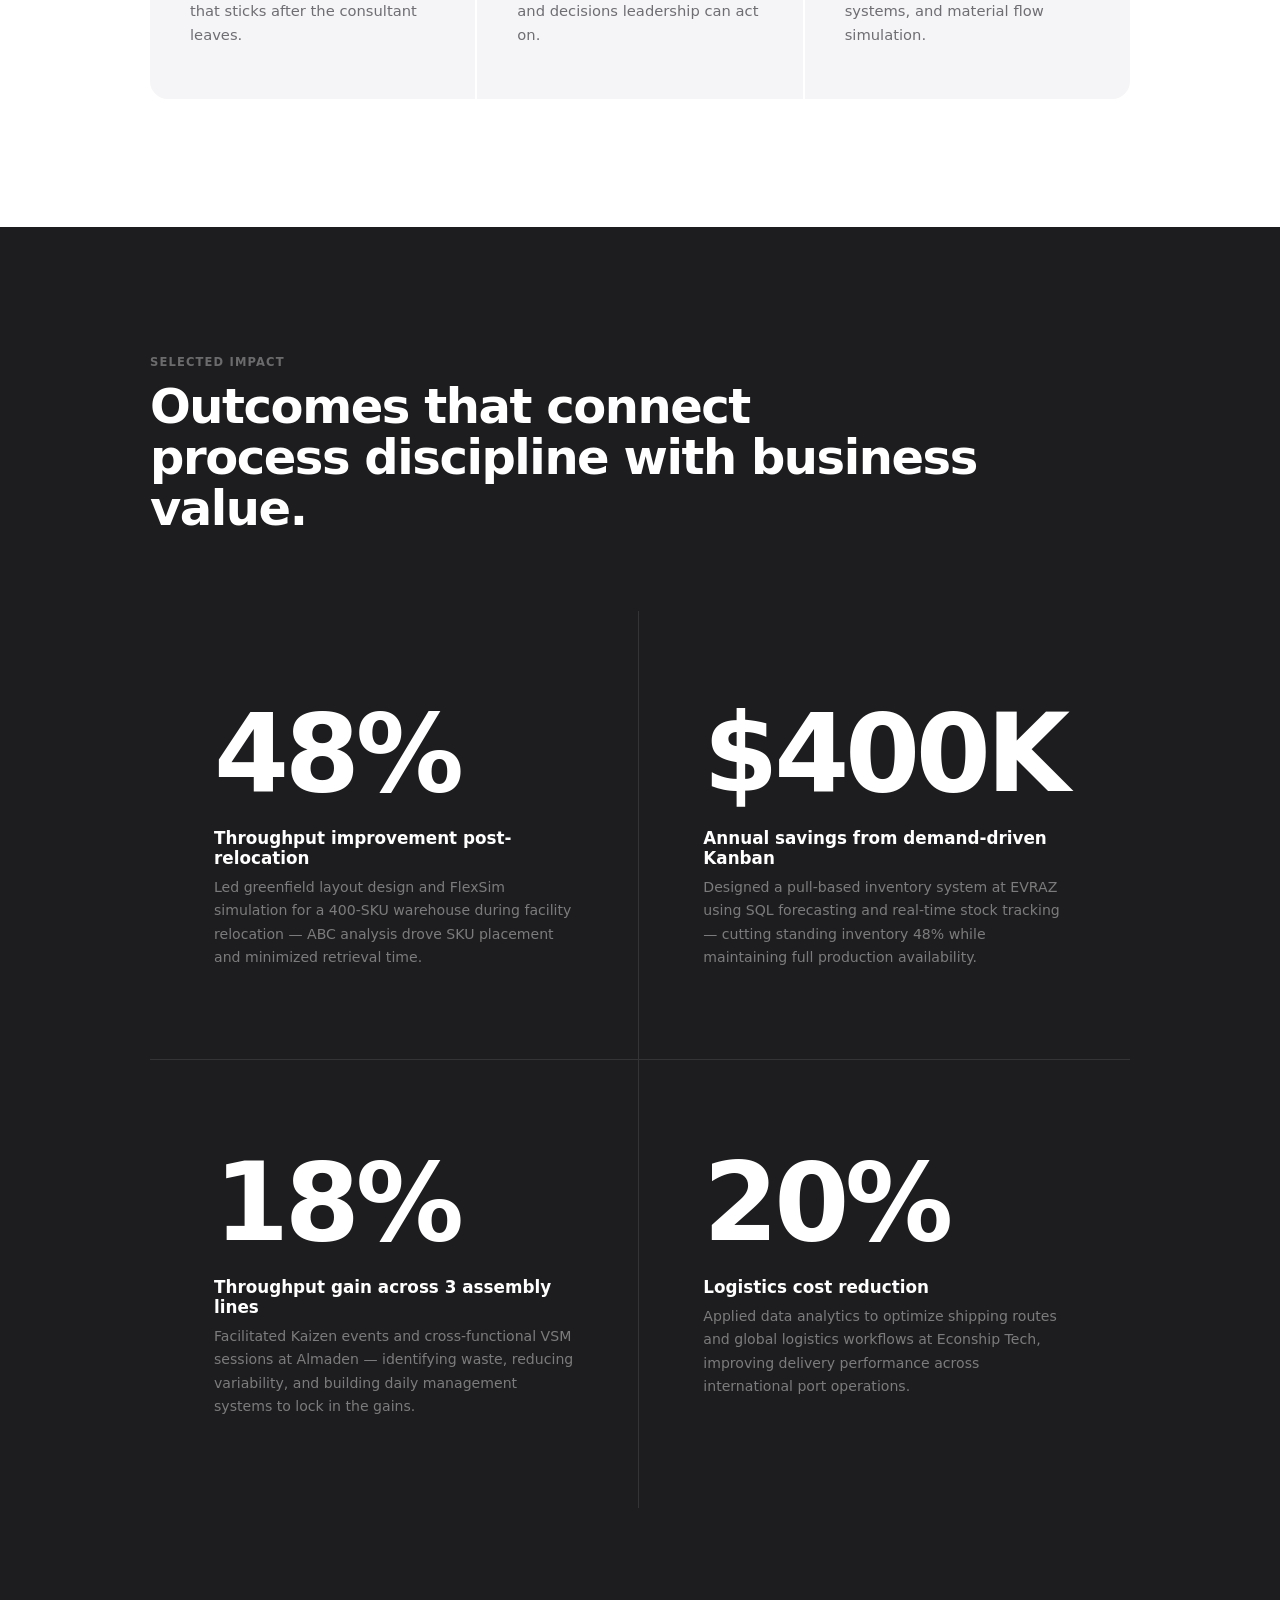
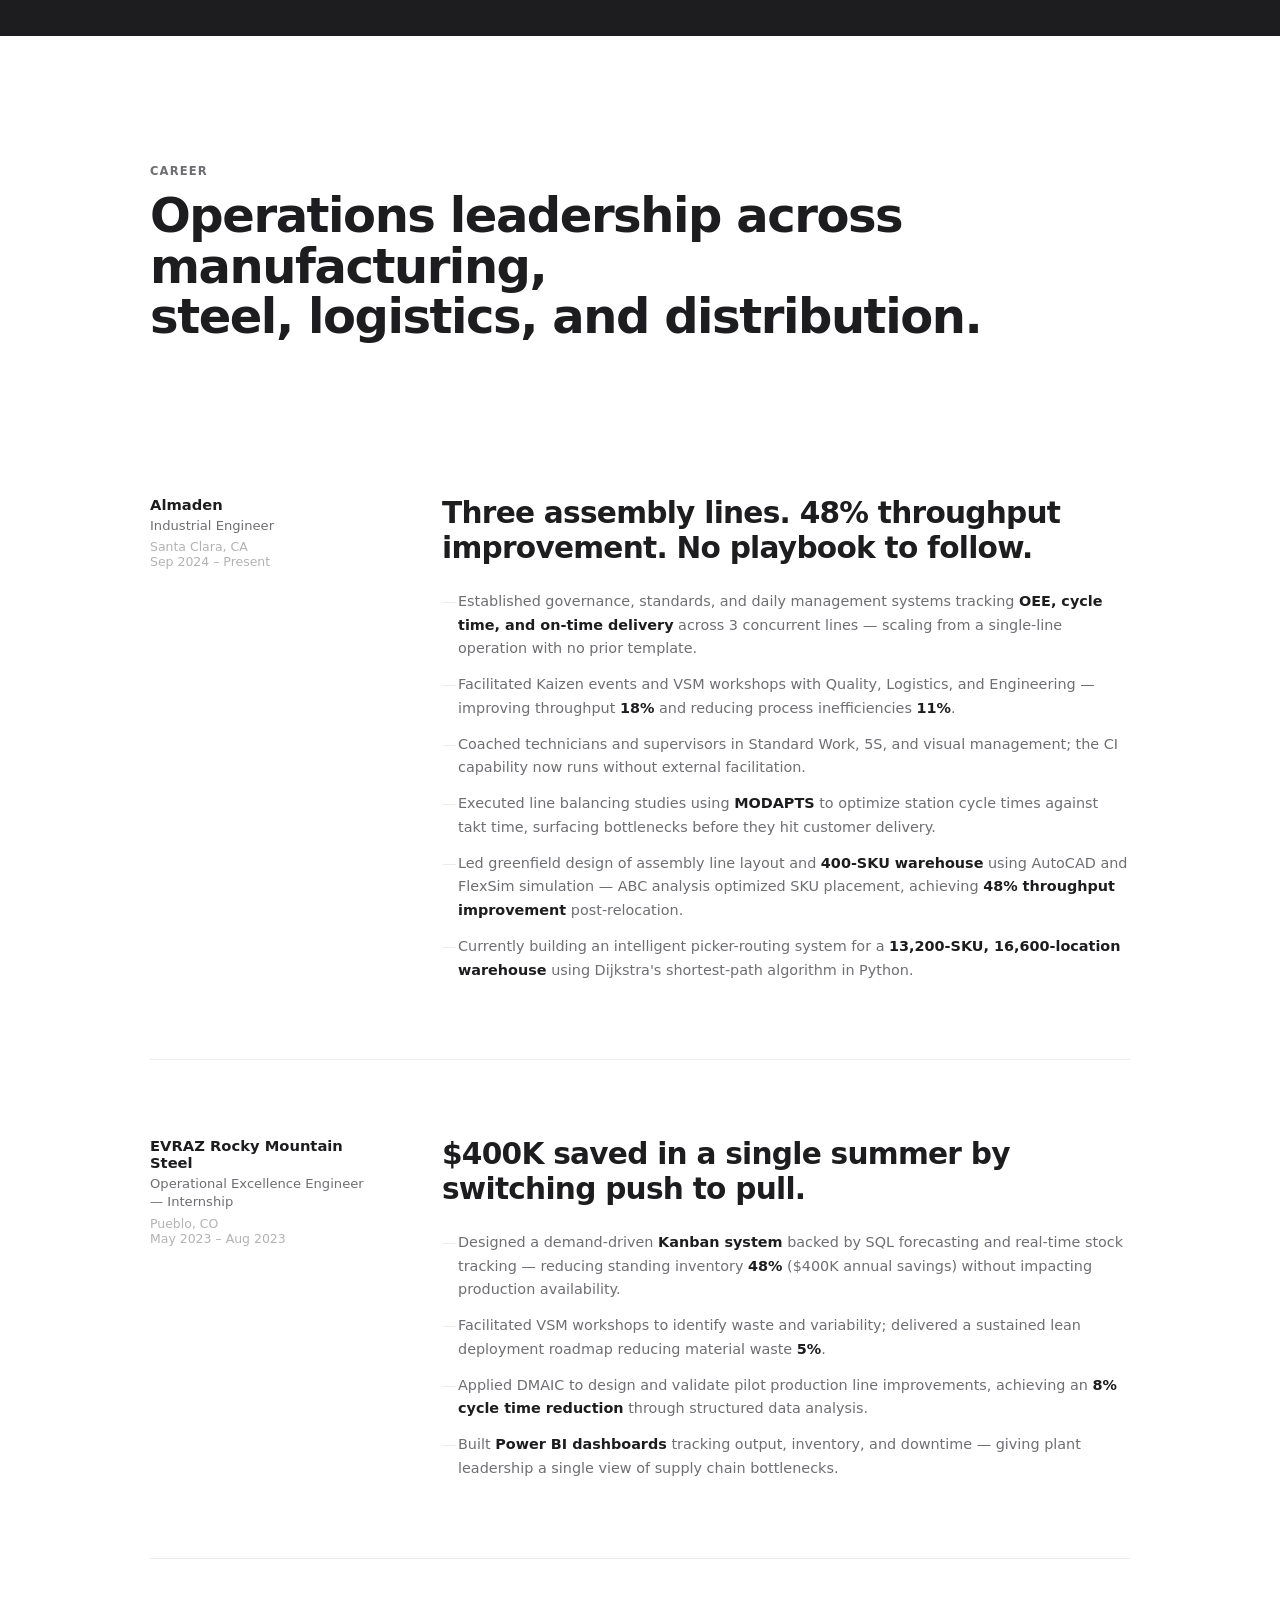
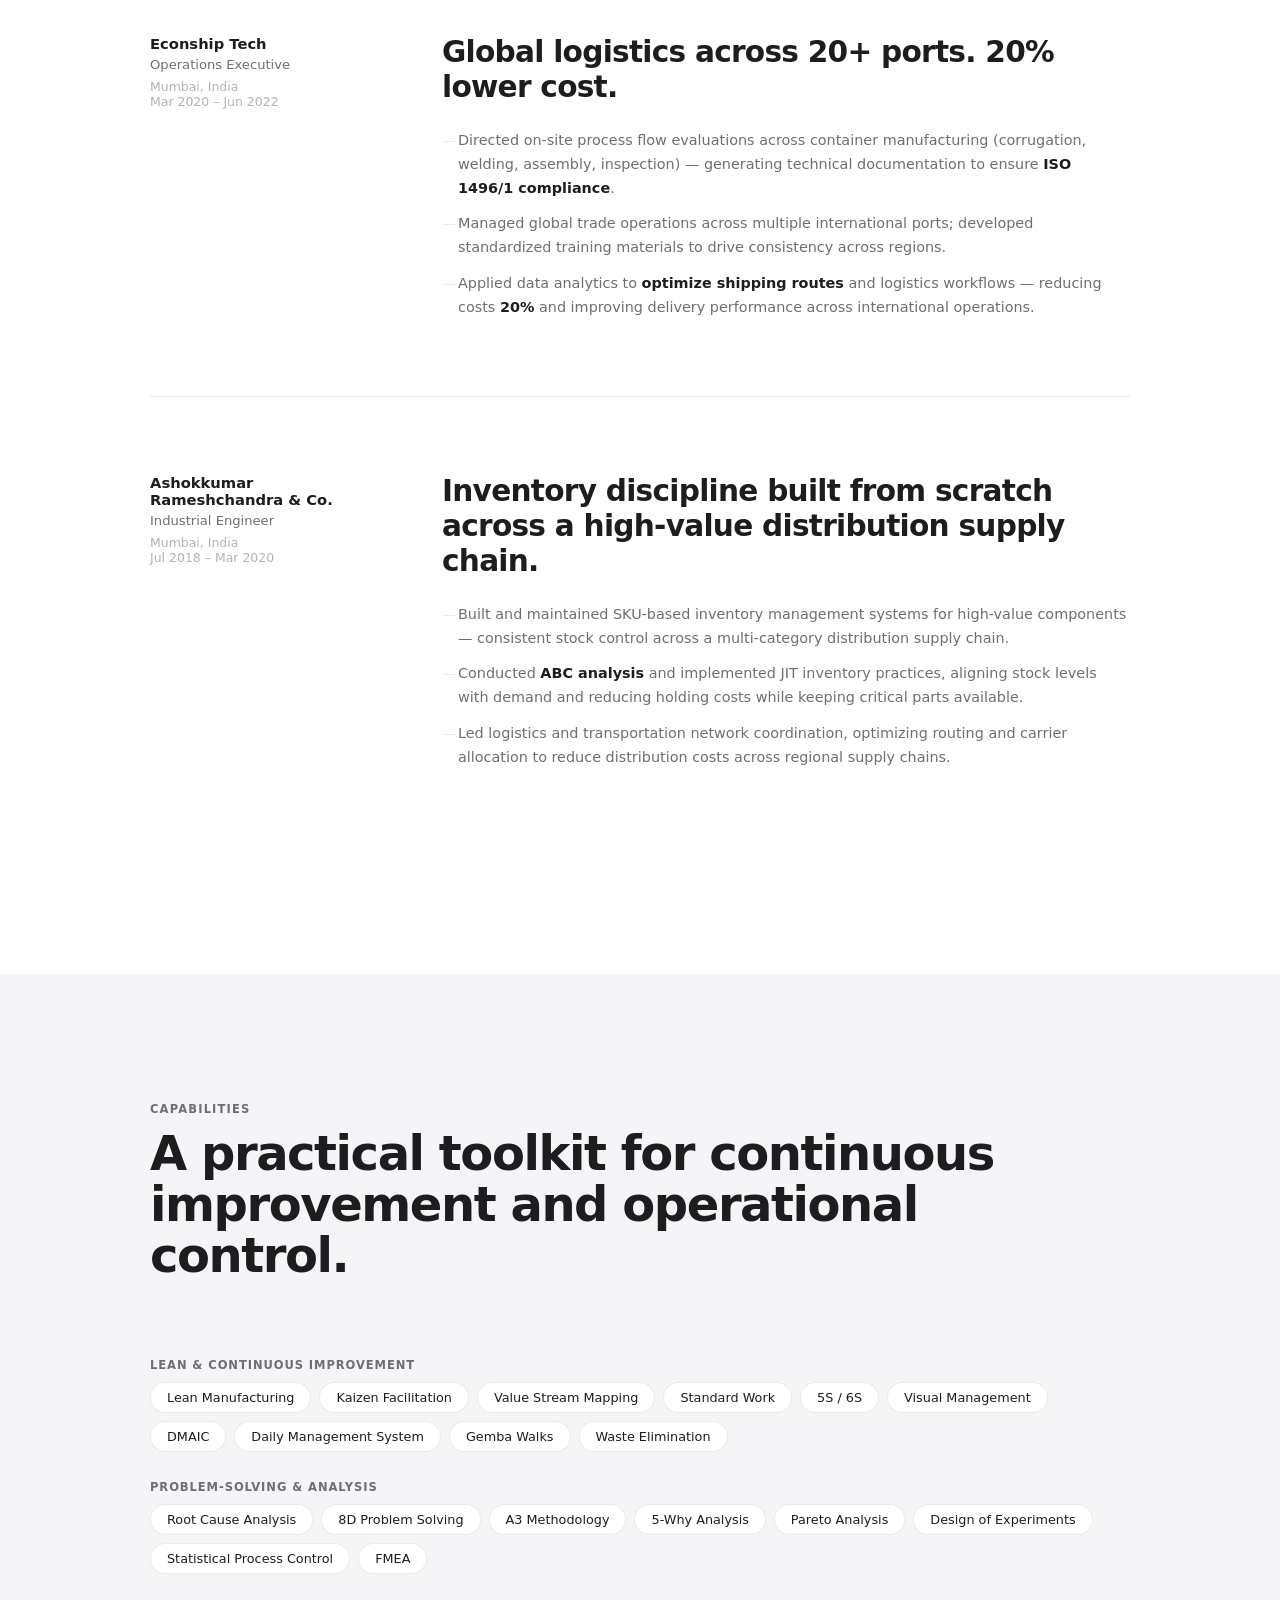
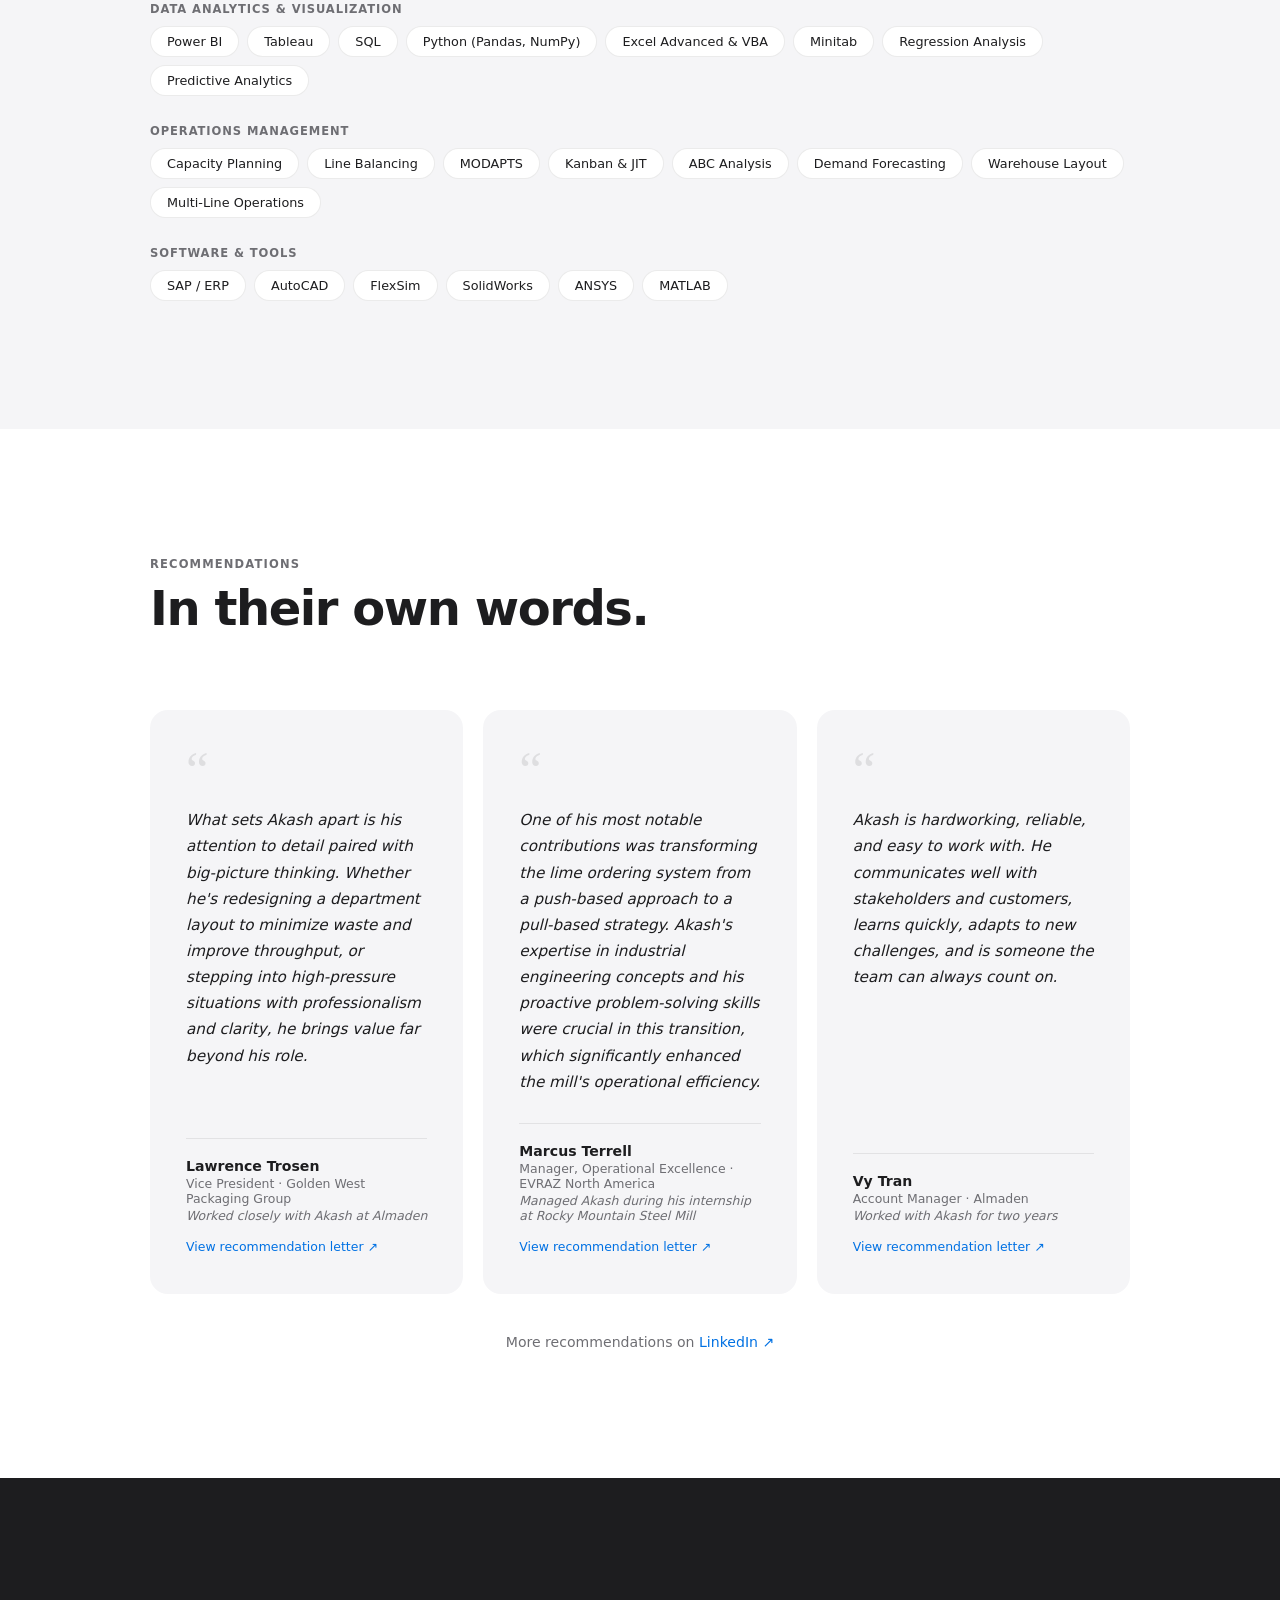
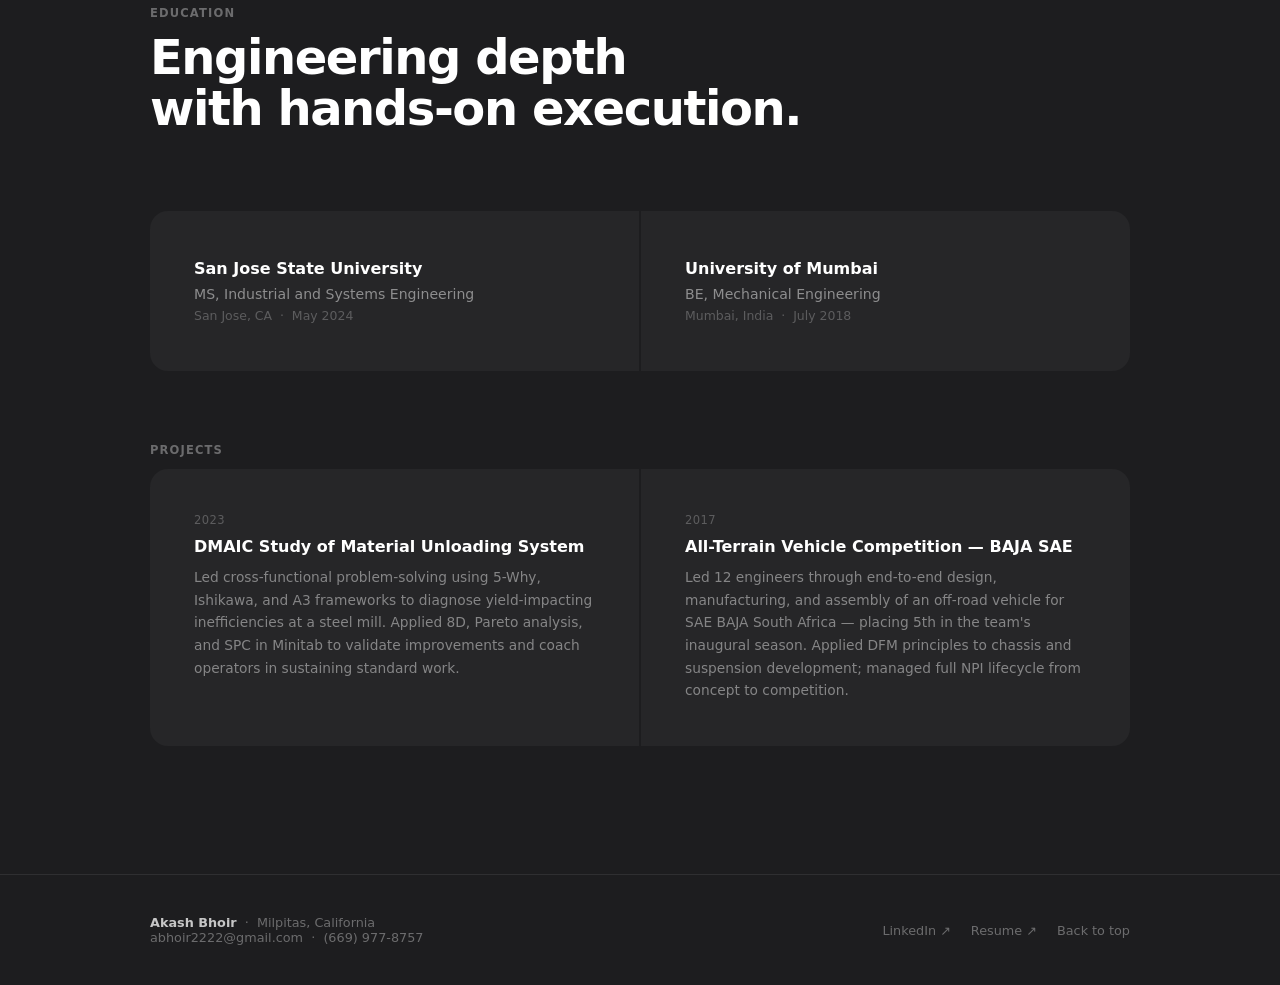
==== commit d99d7e52: "Add hero photo with scroll parallax, recommendation letters, KPI tooltips, new resume" ====
--- a/index.html
+++ b/index.html
@@ -18,7 +18,7 @@
       <a href="#experience">Experience</a>
       <a href="#skills">Skills</a>
       <a href="#recommendations">Recommendations</a>
-      <a class="nav-resume" href="https://docs.google.com/document/d/1kcqxv43B-5TuiKuk_l2gV4A9NQ43WeCt/edit?usp=sharing&ouid=114841942227111596147&rtpof=true&sd=true" target="_blank" rel="noreferrer">Resume ↗</a>
+      <a class="nav-resume" href="assets/Akash_Bhoir_0625.pdf" target="_blank" rel="noreferrer">Resume ↗</a>
     </div>
   </div>
 </nav>
@@ -26,8 +26,11 @@
 <!-- ── HERO ── -->
 <section class="hero" id="hero">
   <div class="hero-inner">
+    <div class="hero-photo-wrap reveal-hero">
+      <img class="hero-photo" src="assets/professional_dp_web.jpg" alt="Akash Bhoir" />
+    </div>
     <p class="hero-eyebrow">Lean Six Sigma Green Belt &nbsp;·&nbsp; Industrial Engineer &nbsp;·&nbsp; Milpitas, CA</p>
-    <h1 class="hero-name">Akash<br>Bhoir.</h1>
+    <h1 class="hero-name">Akash<br>Bhoir</h1>
     <p class="hero-sub">Turning complex operations into<br>measurable, repeatable performance.</p>
     <div class="hero-cta">
       <a class="btn-primary" href="mailto:abhoir2222@gmail.com">Get in touch</a>
@@ -38,22 +41,27 @@
     <div class="hero-stat">
       <span class="stat-n">6+</span>
       <span class="stat-l">Years experience</span>
+      <span class="stat-tip">Total years as an industrial engineer across manufacturing, steel, and logistics.</span>
     </div>
     <div class="hero-stat">
       <span class="stat-n">48%</span>
       <span class="stat-l">Throughput gain</span>
+      <span class="stat-tip">Increase in warehouse output after redesigning the layout and SKU placement at Almaden.</span>
     </div>
     <div class="hero-stat">
       <span class="stat-n">$400K</span>
       <span class="stat-l">Annual savings</span>
+      <span class="stat-tip">Yearly cost saved at EVRAZ by switching inventory to a demand-driven Kanban pull system.</span>
     </div>
     <div class="hero-stat">
       <span class="stat-n">18%</span>
       <span class="stat-l">Efficiency improved</span>
+      <span class="stat-tip">Throughput gain across three assembly lines from Kaizen events and value stream mapping.</span>
     </div>
     <div class="hero-stat">
       <span class="stat-n">20%</span>
       <span class="stat-l">Logistics cost cut</span>
+      <span class="stat-tip">Shipping cost reduction from data-driven route optimization across international operations.</span>
     </div>
   </div>
 </section>
@@ -275,6 +283,7 @@
     <div class="rec-grid" id="rec-list" data-stagger>
       <!-- rendered by script.js -->
     </div>
+    <p class="rec-linkedin reveal">More recommendations on <a href="https://www.linkedin.com/in/abhoir/" target="_blank" rel="noreferrer">LinkedIn ↗</a></p>
   </div>
 </section>
 
@@ -323,7 +332,7 @@
     </div>
     <div class="footer-r">
       <a href="https://linkedin.com/in/abhoir/" target="_blank" rel="noreferrer">LinkedIn ↗</a>
-      <a href="https://docs.google.com/document/d/1kcqxv43B-5TuiKuk_l2gV4A9NQ43WeCt/edit?usp=sharing&ouid=114841942227111596147&rtpof=true&sd=true" target="_blank" rel="noreferrer">Resume ↗</a>
+      <a href="assets/Akash_Bhoir_0625.pdf" target="_blank" rel="noreferrer">Resume ↗</a>
       <a href="#hero">Back to top</a>
     </div>
   </div>
--- a/styles.css
+++ b/styles.css
@@ -69,6 +69,27 @@
   padding: clamp(64px,8vw,120px) 24px 56px;
   position: relative; z-index: 1;
 }
+.hero-photo-wrap {
+  width: clamp(120px, 16vw, 168px);
+  height: clamp(120px, 16vw, 168px);
+  border-radius: 50%;
+  overflow: hidden;
+  margin-bottom: 32px;
+  border: 2px solid rgba(255,255,255,0.14);
+  box-shadow: 0 12px 48px rgba(0,0,0,0.45), 0 0 0 8px rgba(255,255,255,0.03);
+}
+.hero-photo {
+  width: 100%; height: 100%;
+  object-fit: cover; object-position: center top;
+  display: block;
+}
+.reveal-hero .hero-photo {
+  opacity: 0; transform: translateY(20px) scale(0.94);
+  animation: heroIn 0.9s cubic-bezier(0.25, 0.1, 0.25, 1) 0.1s forwards;
+}
+@keyframes heroIn {
+  to { opacity: 1; transform: translateY(0) scale(1); }
+}
 .hero-eyebrow {
   font-size: clamp(0.72rem,1.4vw,0.88rem); font-weight: 500;
   color: rgba(255,255,255,0.45); letter-spacing: 0.1em; text-transform: uppercase;
@@ -112,6 +133,40 @@
   display: flex; flex-direction: column; align-items: center;
   padding: 40px 12px; gap: 8px;
   border-right: 0.5px solid rgba(255,255,255,0.08);
+  position: relative;
+  cursor: default;
+}
+.stat-tip {
+  position: absolute;
+  bottom: calc(100% + 2px);
+  left: 50%;
+  transform: translateX(-50%) translateY(6px);
+  width: max-content; max-width: 240px;
+  background: rgba(250,250,252,0.96);
+  -webkit-backdrop-filter: blur(20px) saturate(180%);
+  backdrop-filter: blur(20px) saturate(180%);
+  color: var(--dark);
+  font-size: 0.76rem; font-weight: 400; line-height: 1.5;
+  text-align: center;
+  padding: 10px 14px; border-radius: 12px;
+  box-shadow: 0 8px 32px rgba(0,0,0,0.35);
+  opacity: 0;
+  pointer-events: none;
+  transition: opacity 0.25s ease, transform 0.25s cubic-bezier(0.25, 0.1, 0.25, 1);
+  z-index: 10;
+}
+.stat-tip::after {
+  content: '';
+  position: absolute;
+  top: 100%; left: 50%;
+  transform: translateX(-50%);
+  border: 6px solid transparent;
+  border-top-color: rgba(250,250,252,0.96);
+}
+.hero-stat:hover .stat-tip,
+.hero-stat:focus-within .stat-tip {
+  opacity: 1;
+  transform: translateX(-50%) translateY(0);
 }
 .hero-stat:last-child { border-right: none; }
 .stat-n {
@@ -229,6 +284,12 @@
   font-size: 0.78rem; color: var(--blue); text-decoration: none; font-weight: 500;
 }
 .rec-link:hover { text-decoration: underline; }
+.rec-linkedin {
+  margin-top: 40px; text-align: center;
+  font-size: 0.88rem; color: var(--muted);
+}
+.rec-linkedin a { color: var(--blue); text-decoration: none; font-weight: 500; }
+.rec-linkedin a:hover { text-decoration: underline; }
 
 /* ── EDUCATION + PROJECTS (dark) ── */
 .edu-section { background: var(--dark); }
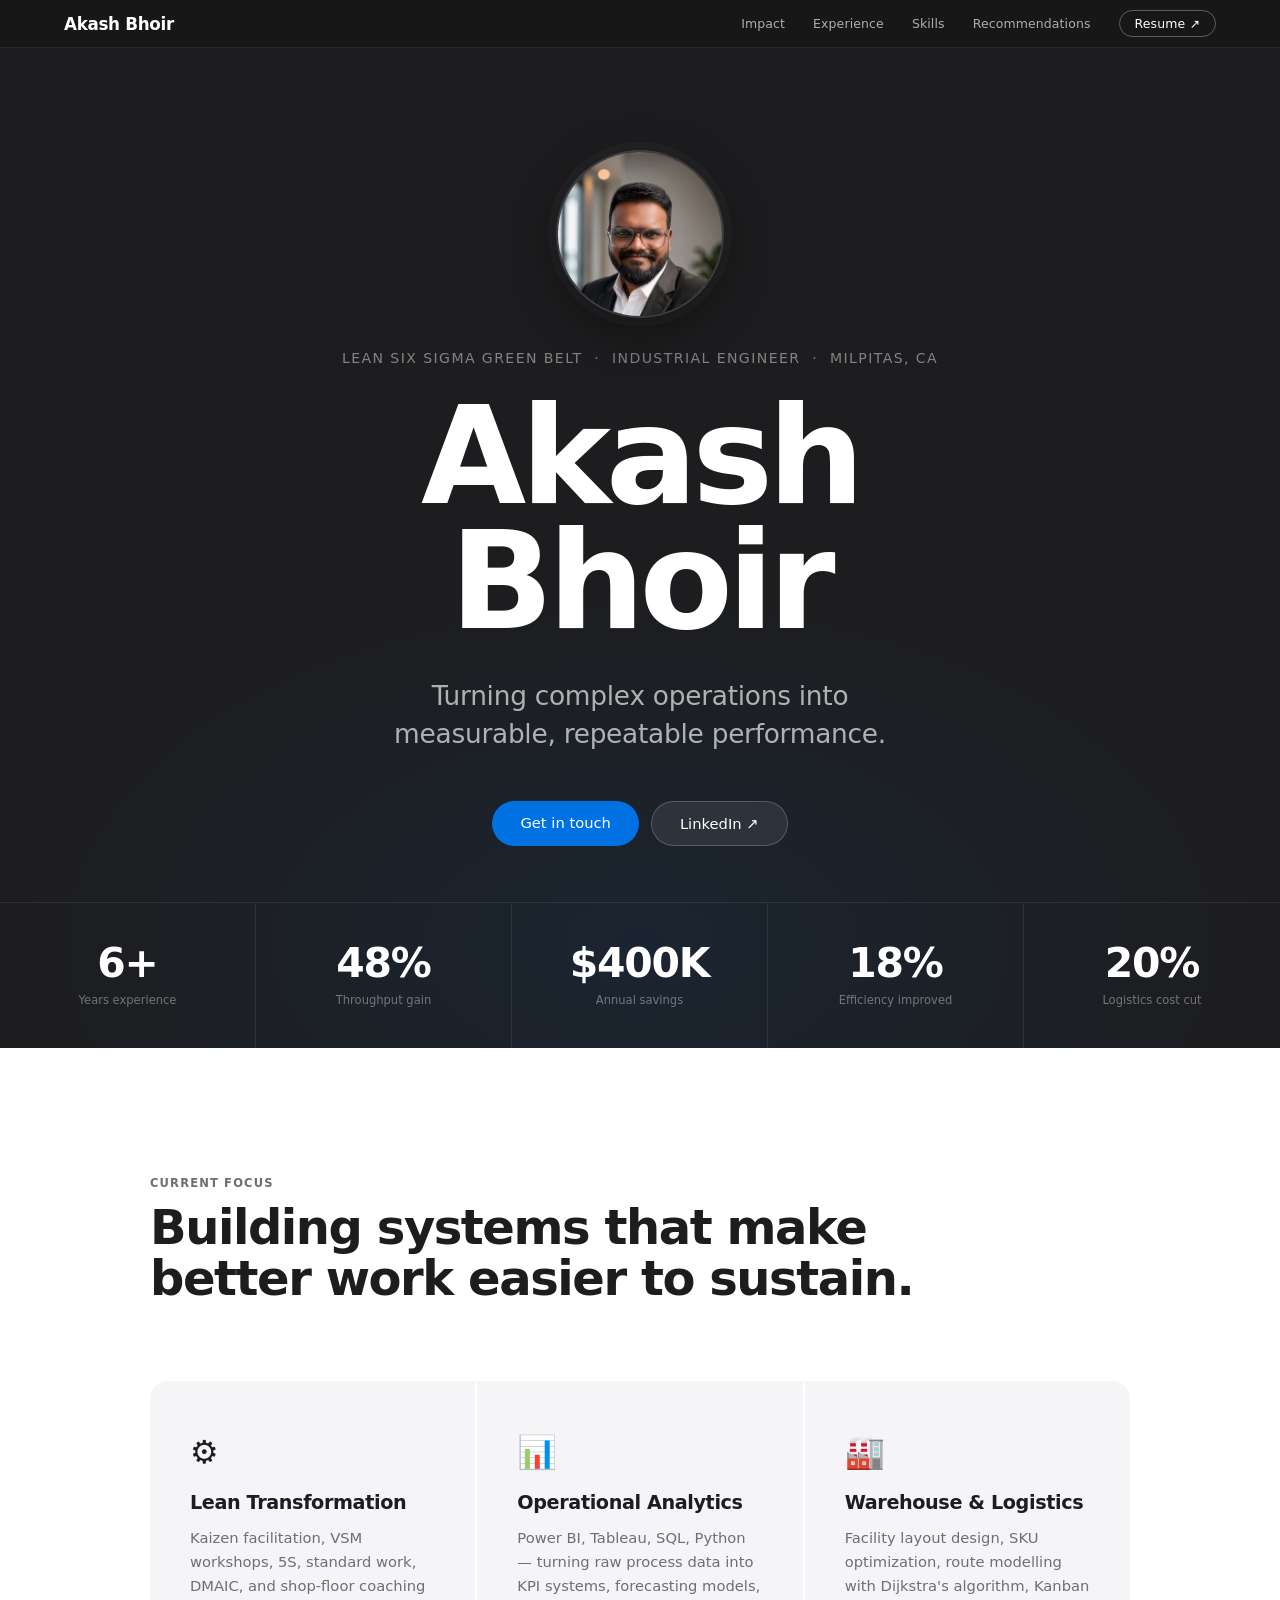
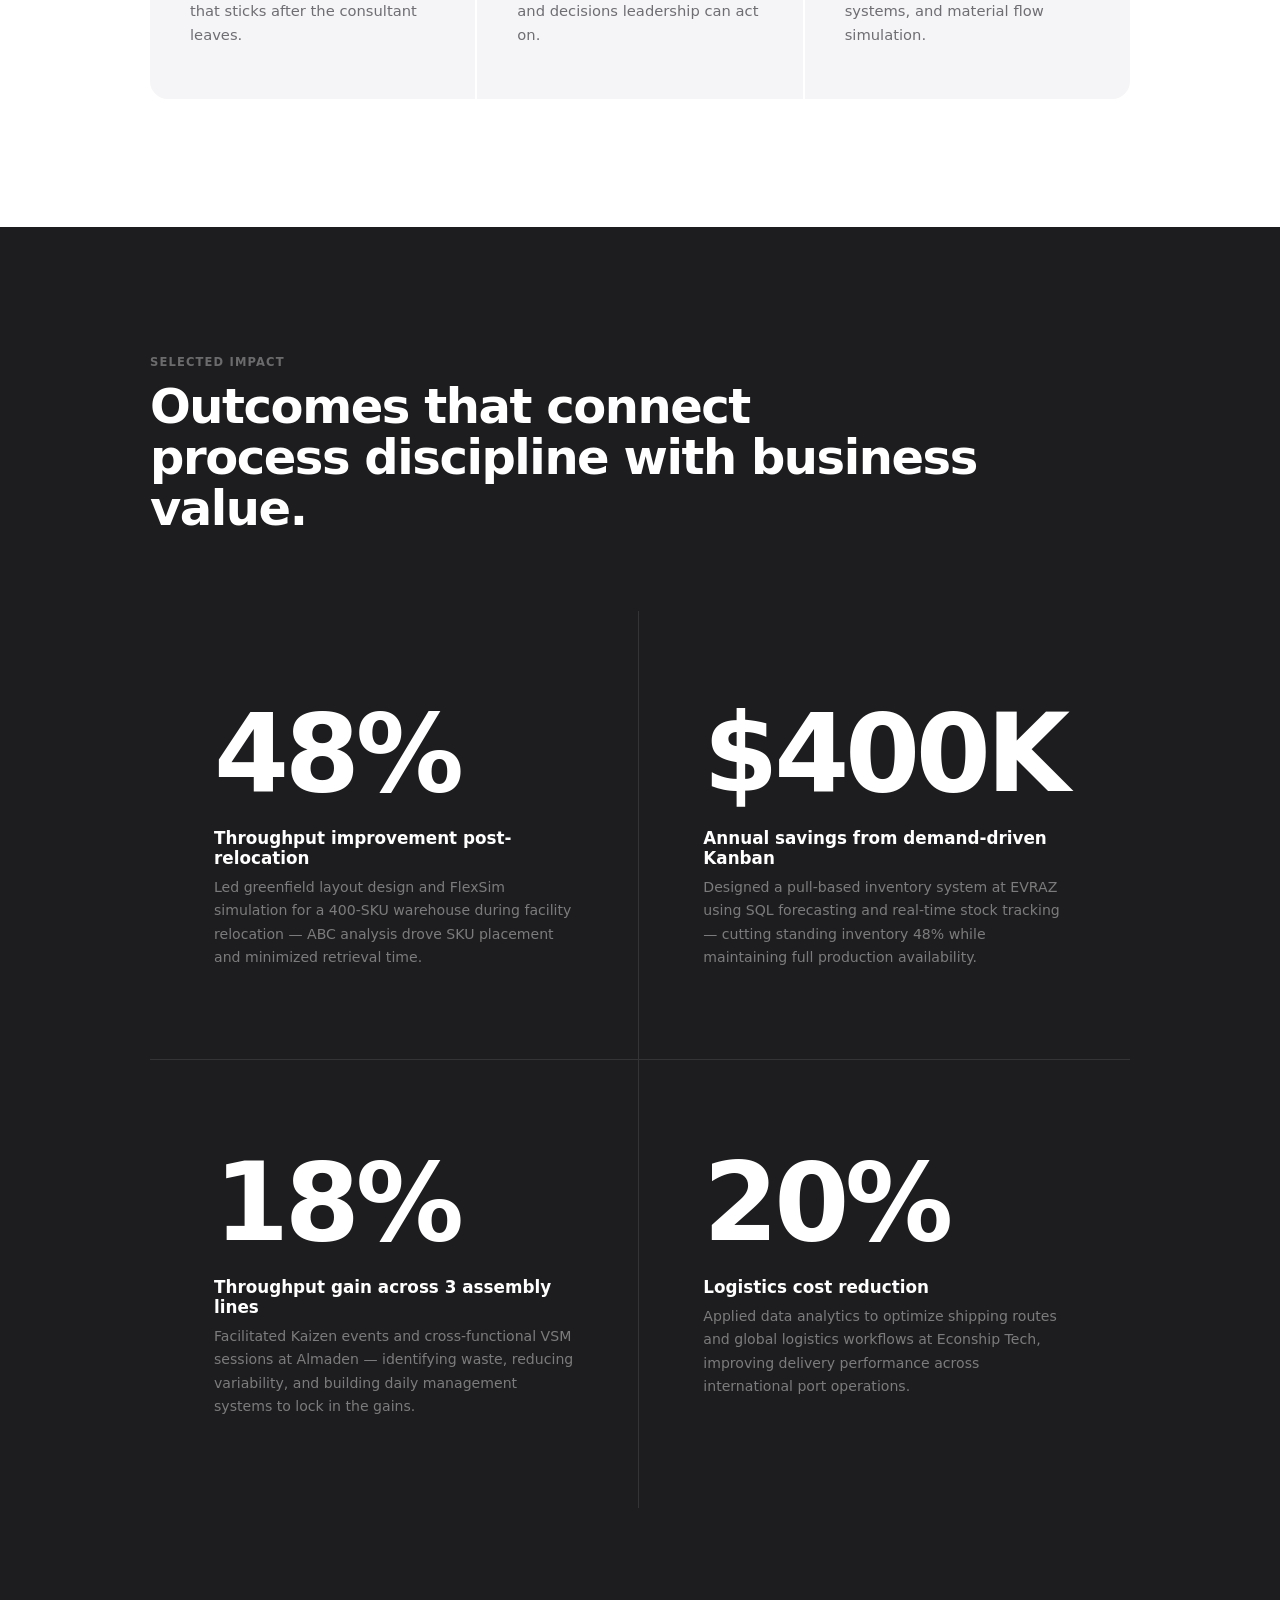
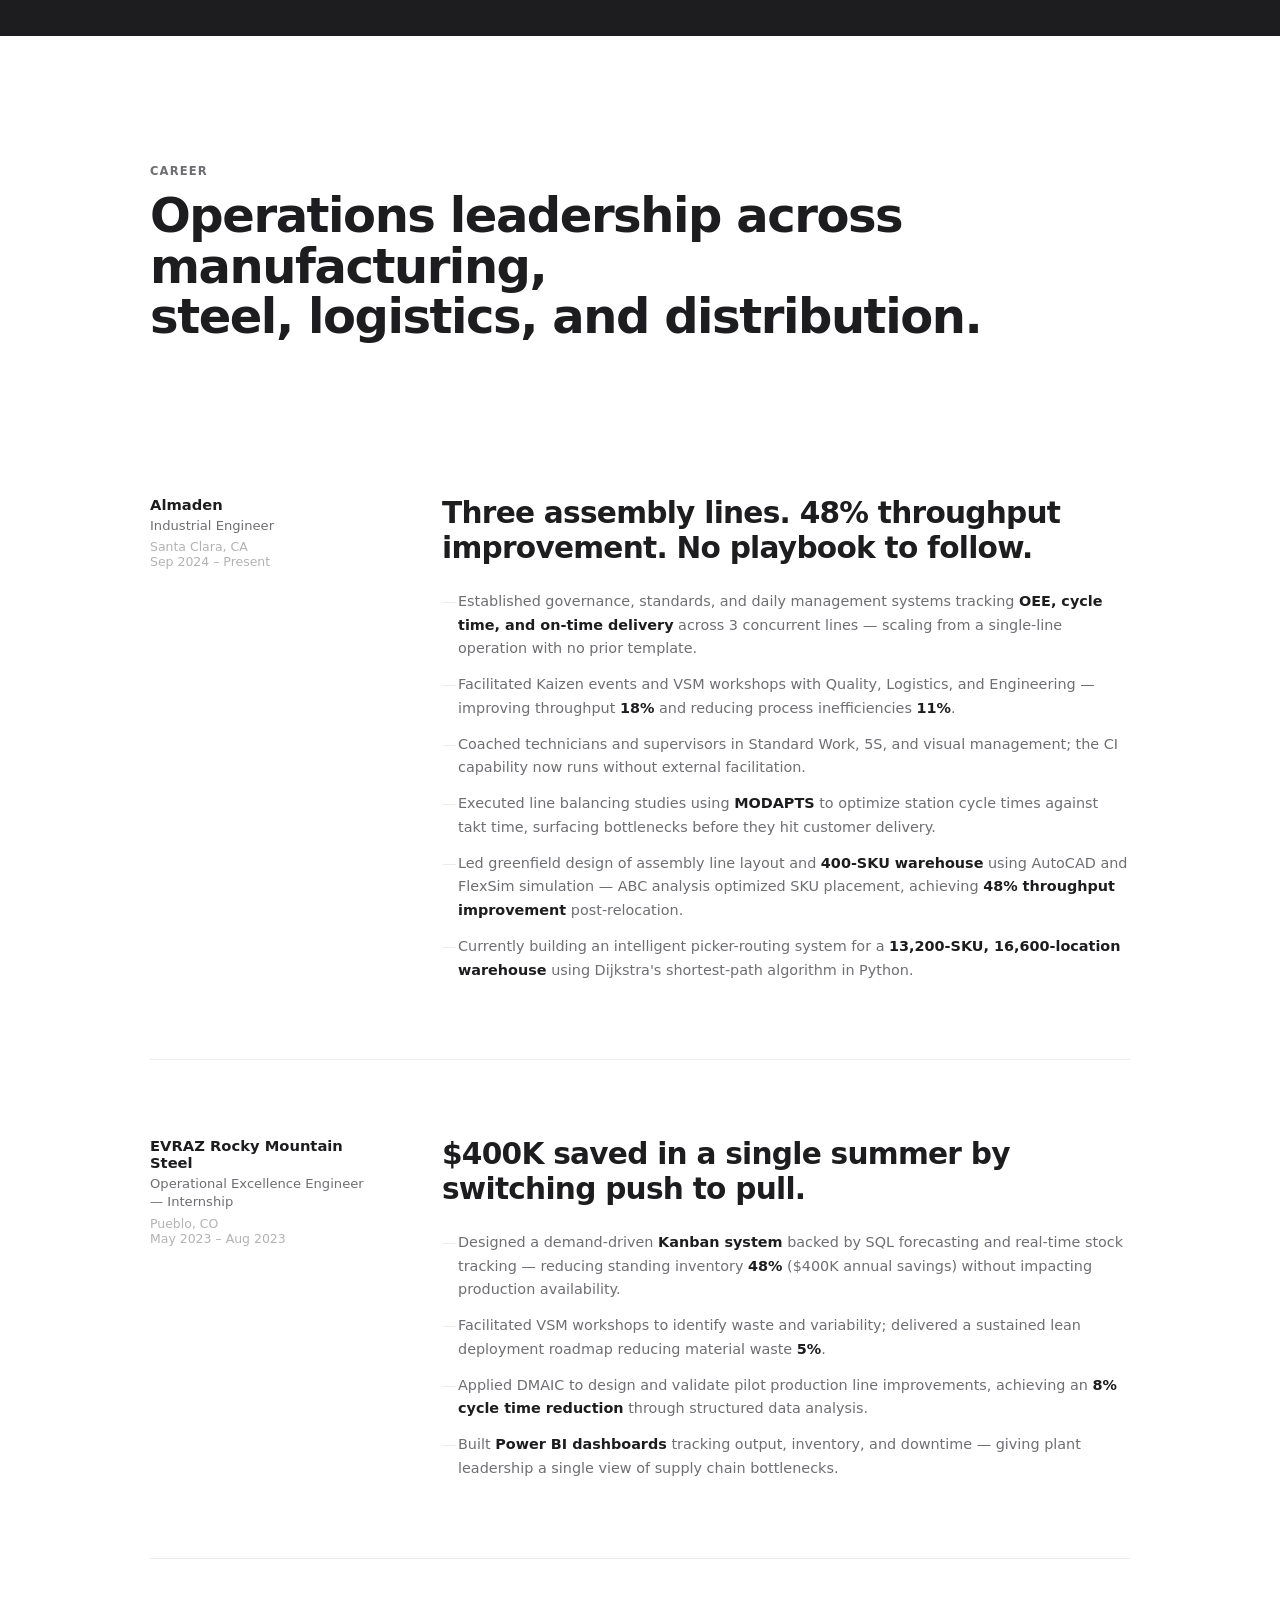
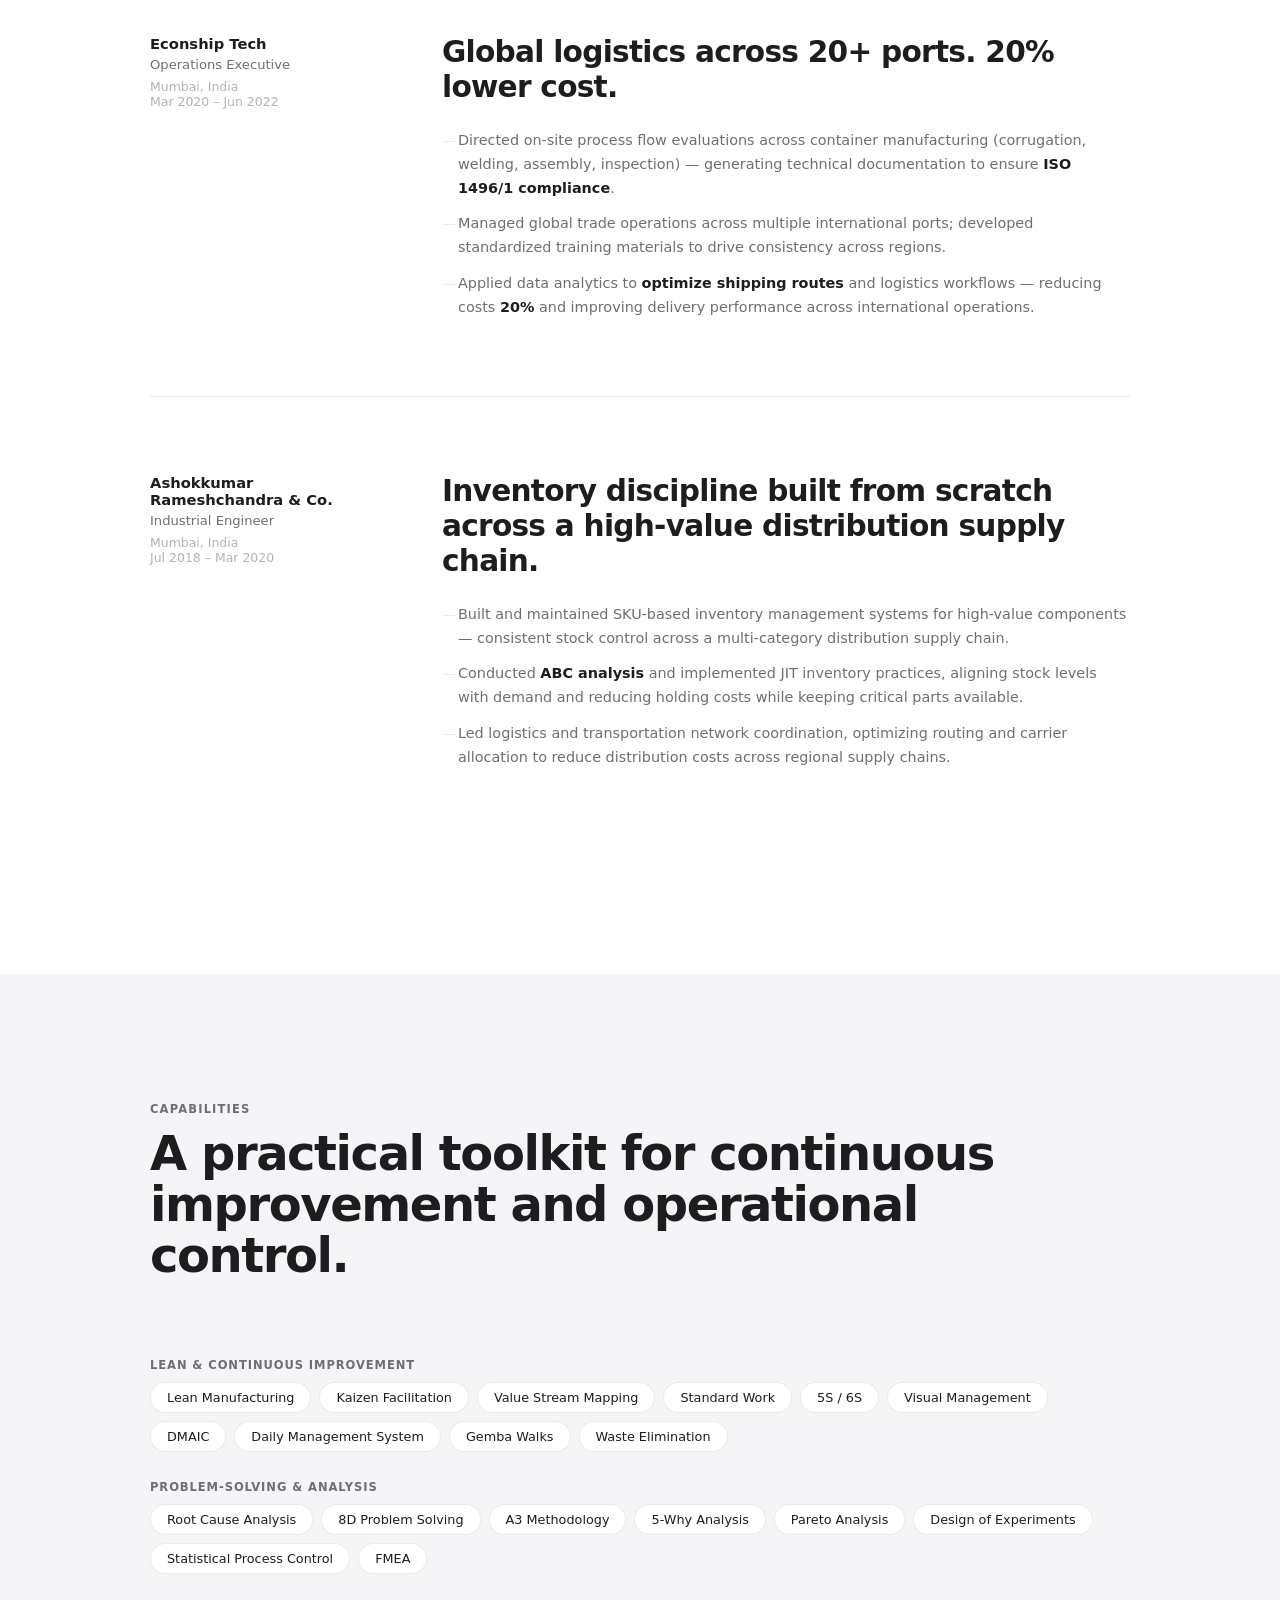
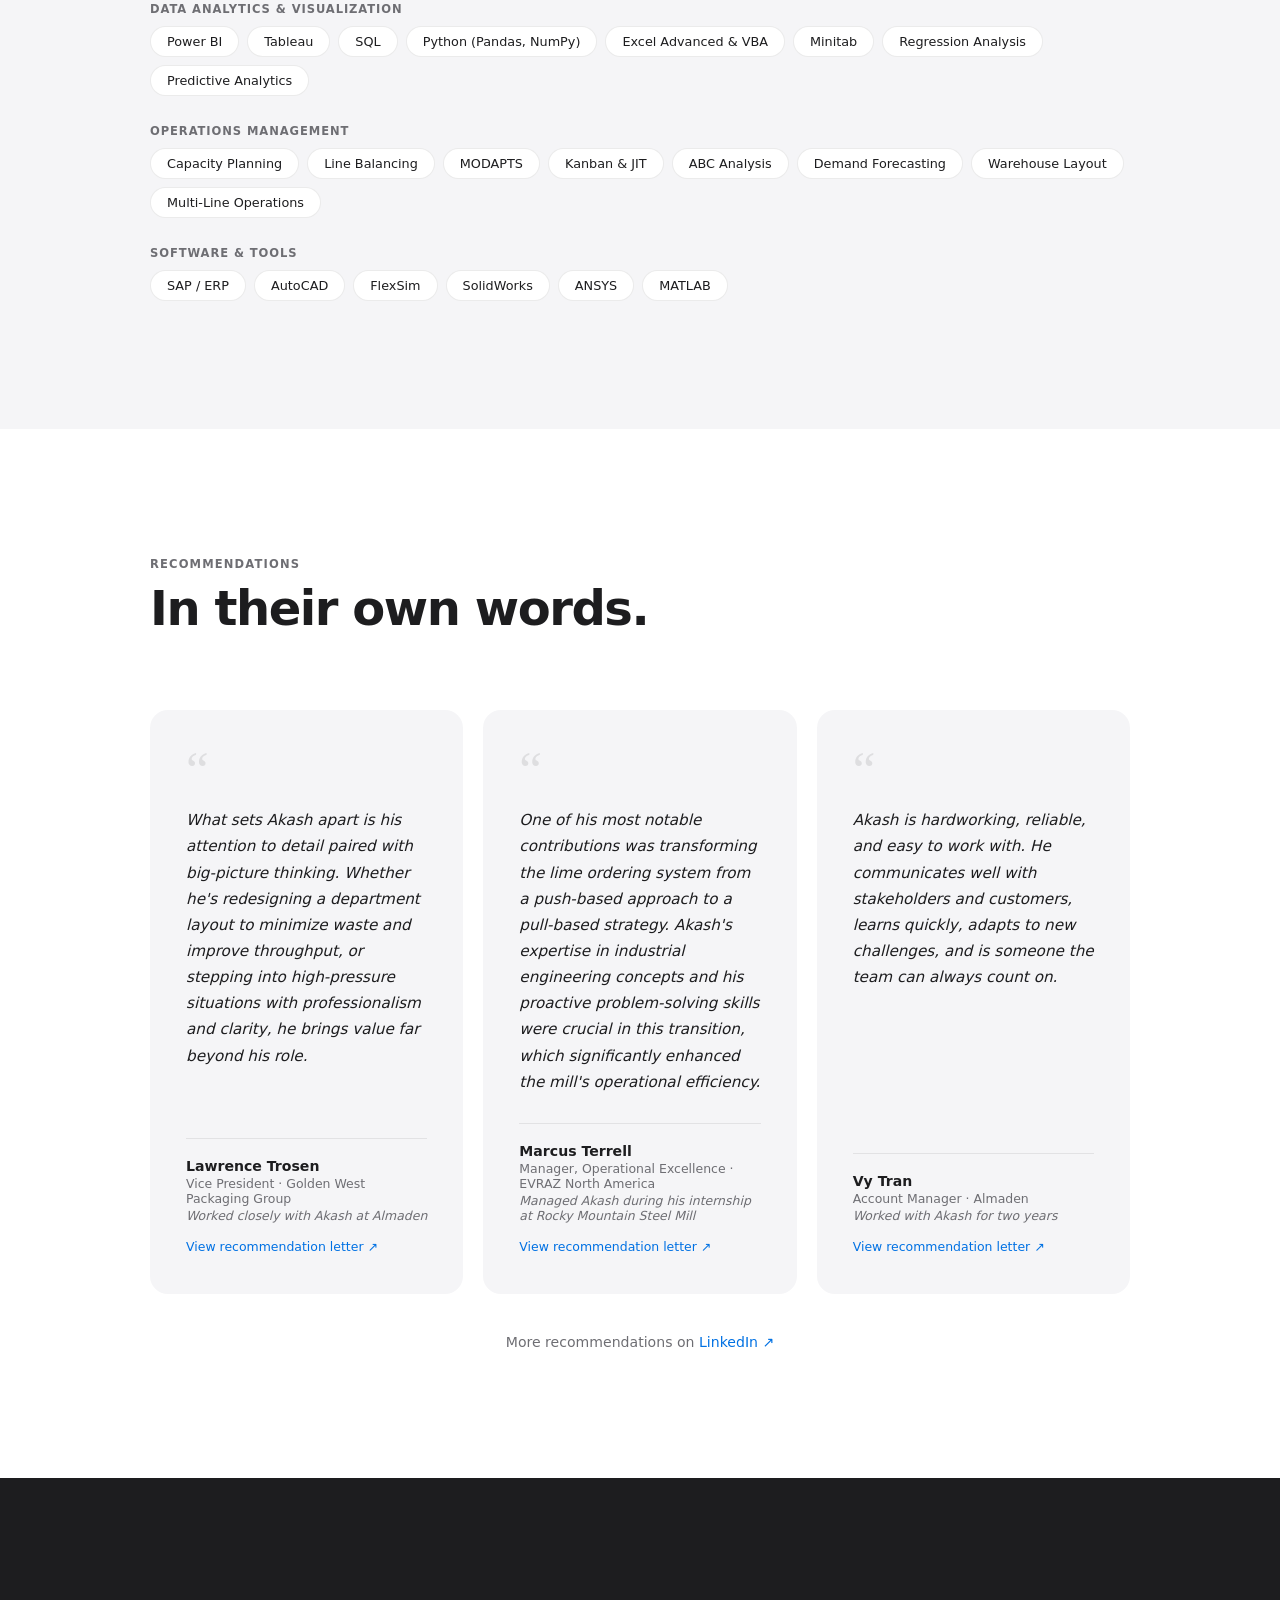
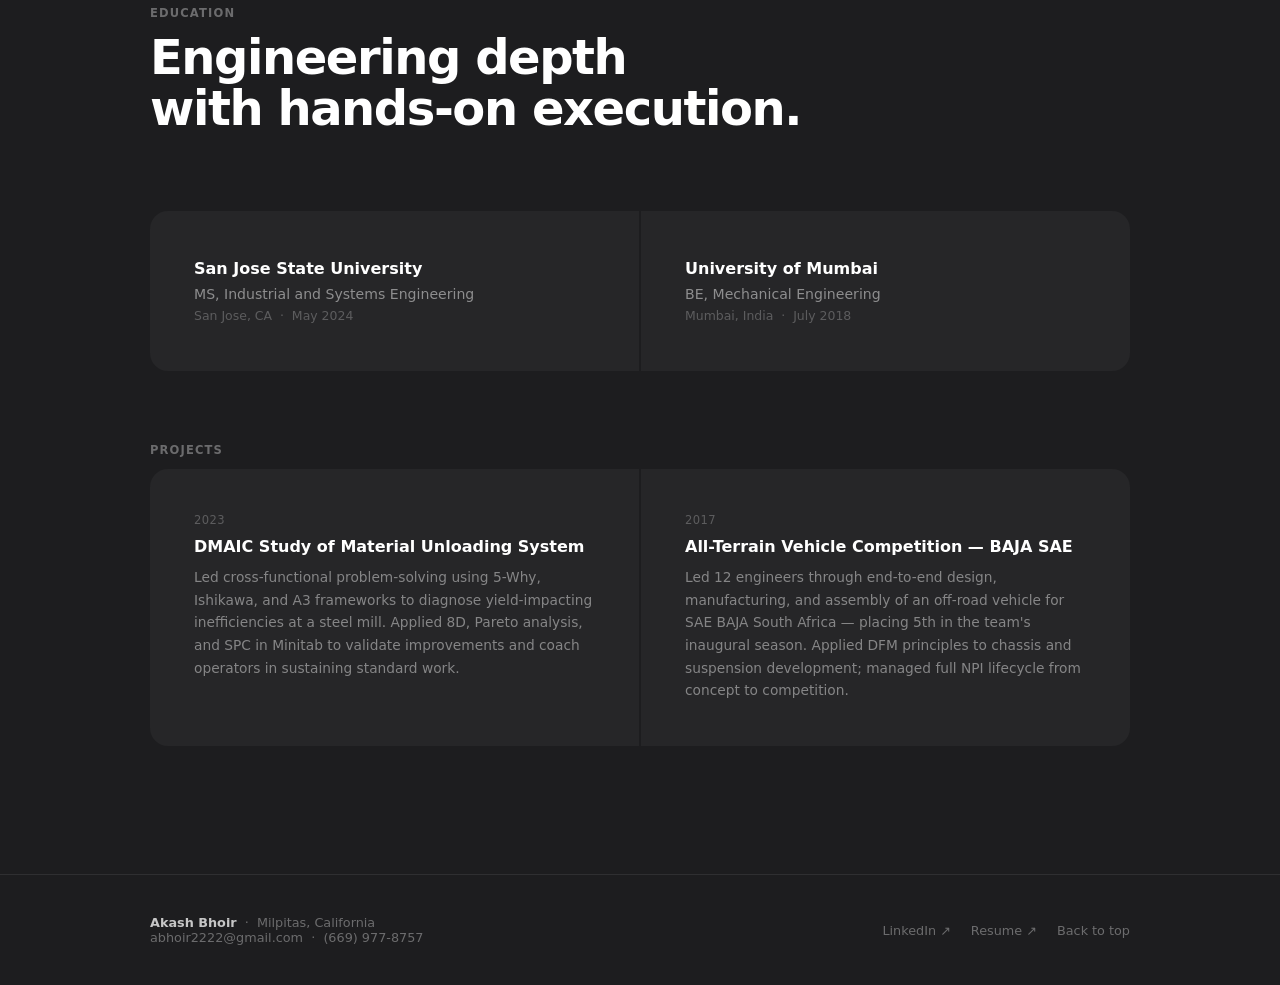
==== commit fbd0fbbe: "Add social preview image and Open Graph tags" ====
--- a/index.html
+++ b/index.html
@@ -5,6 +5,14 @@
   <meta name="viewport" content="width=device-width, initial-scale=1.0" />
   <title>Akash Bhoir | Industrial Engineer</title>
   <meta name="description" content="Portfolio of Akash Bhoir — Lean Six Sigma Green Belt and Industrial Engineer with 6+ years driving operational excellence across manufacturing and logistics." />
+  <meta property="og:type" content="website" />
+  <meta property="og:url" content="https://akashbhoir.com/" />
+  <meta property="og:title" content="Akash Bhoir — Industrial Engineer Portfolio" />
+  <meta property="og:description" content="Lean transformation, warehouse optimization, and operational analytics: 48% throughput gains, $400K annual savings, and the systems behind them. Projects, recommendations, and resume." />
+  <meta property="og:image" content="https://akashbhoir.com/assets/og-image.jpg" />
+  <meta property="og:image:width" content="1200" />
+  <meta property="og:image:height" content="630" />
+  <meta name="twitter:card" content="summary_large_image" />
   <link rel="stylesheet" href="styles.css" />
 </head>
 <body>
--- a/styles.css
+++ b/styles.css
@@ -35,6 +35,13 @@
 .nav-logo {
   color: var(--white); text-decoration: none;
   font-size: 1.05rem; font-weight: 700; letter-spacing: -0.02em;
+  opacity: 0; transform: translateY(8px);
+  transition: opacity 0.45s ease, transform 0.45s cubic-bezier(0.25, 0.1, 0.25, 1);
+  pointer-events: none;
+}
+.nav-logo.show {
+  opacity: 1; transform: translateY(0);
+  pointer-events: auto;
 }
 .nav-links { display: flex; align-items: center; gap: 28px; }
 .nav-links a {
@@ -99,6 +106,8 @@
   font-size: clamp(76px,13vw,136px);
   font-weight: 700; letter-spacing: -0.04em; line-height: 0.92;
   color: var(--white); margin-bottom: 32px;
+  transform-origin: center top;
+  will-change: transform, opacity;
 }
 .hero-sub {
   font-size: clamp(1.15rem,2.5vw,1.65rem); font-weight: 400;
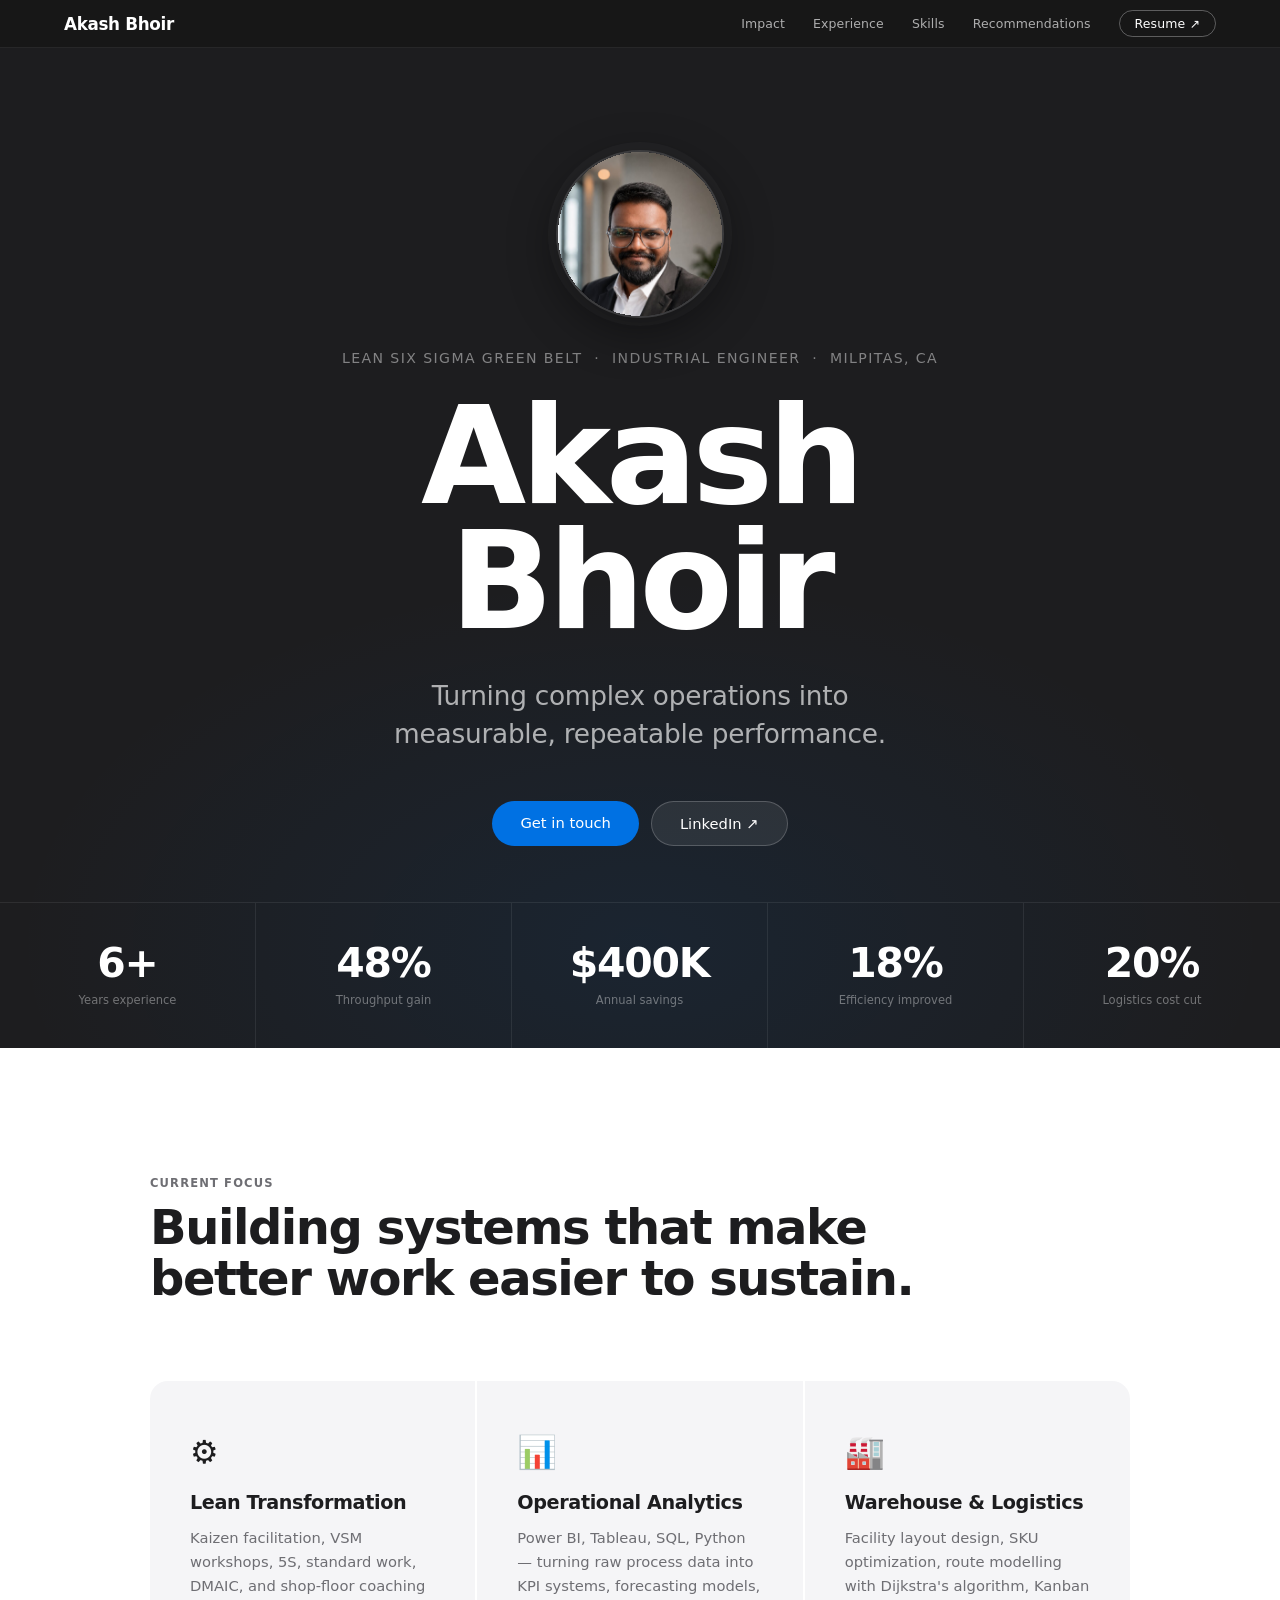
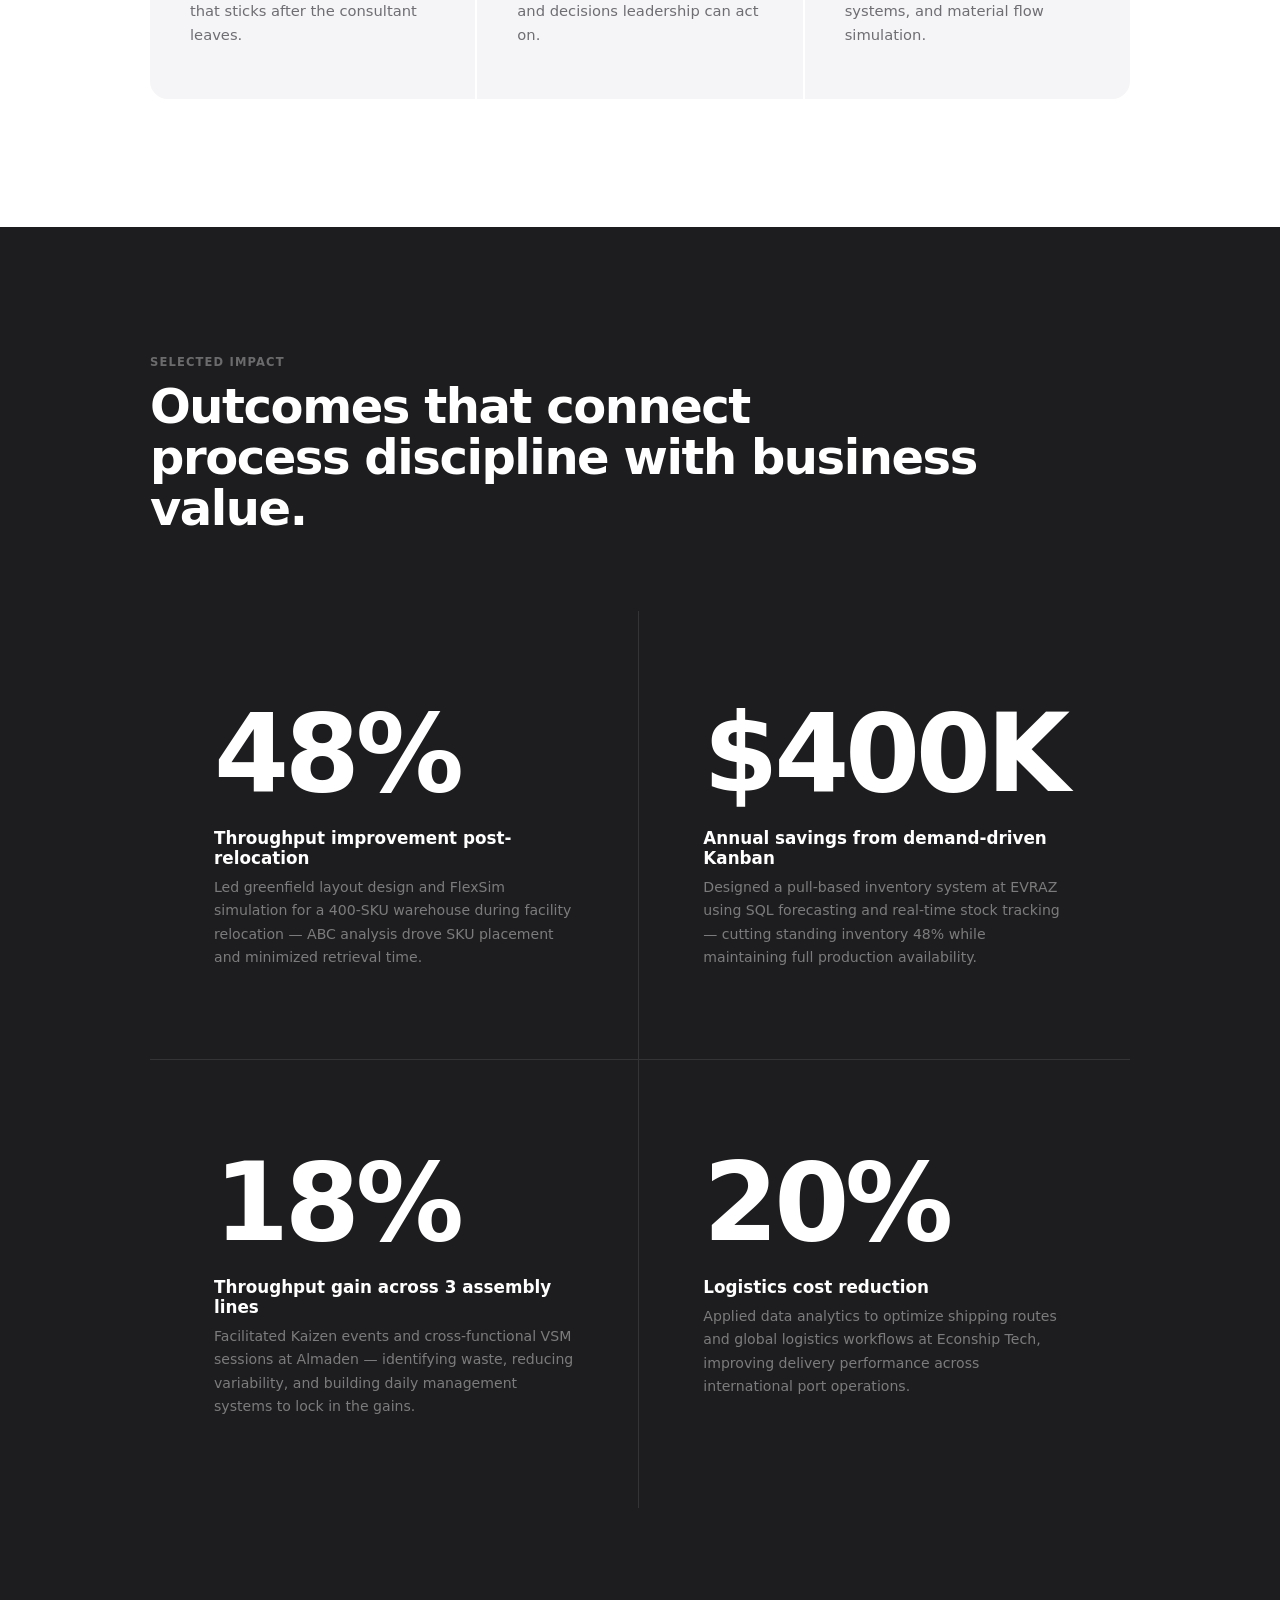
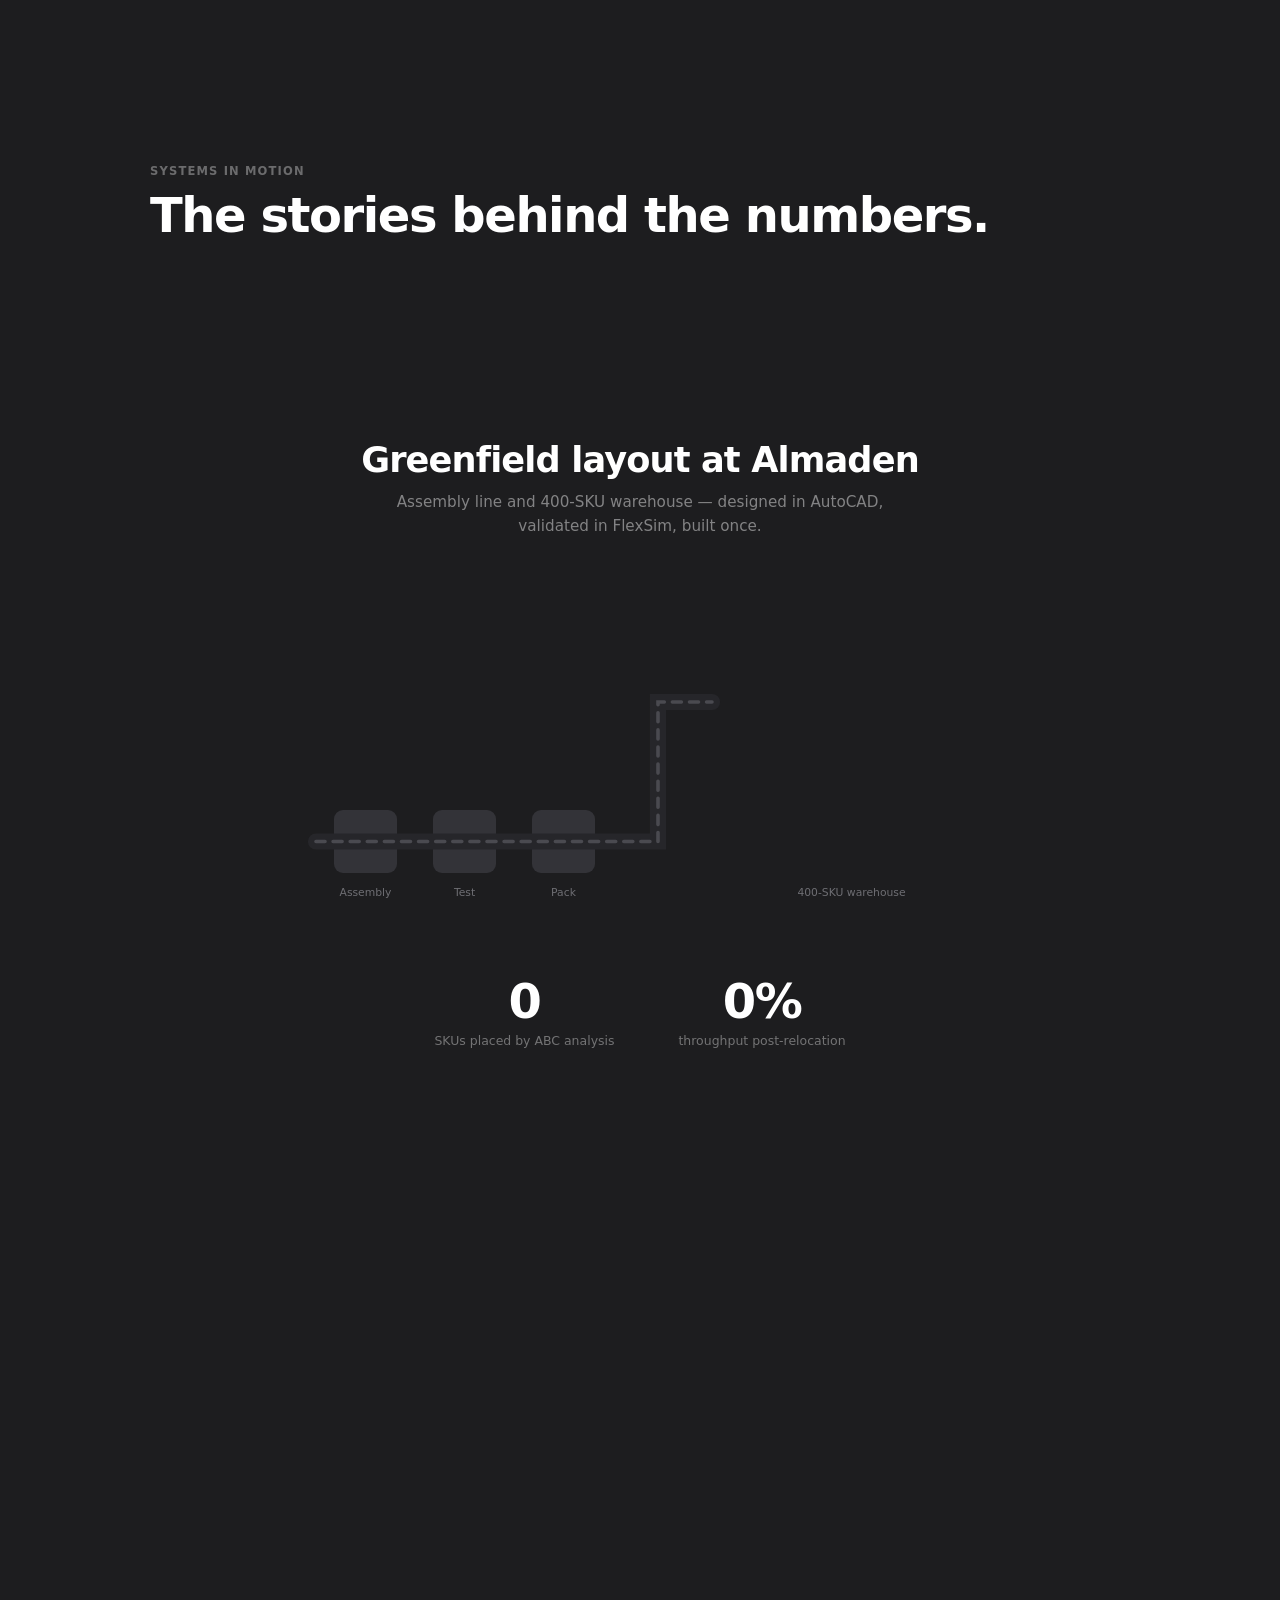
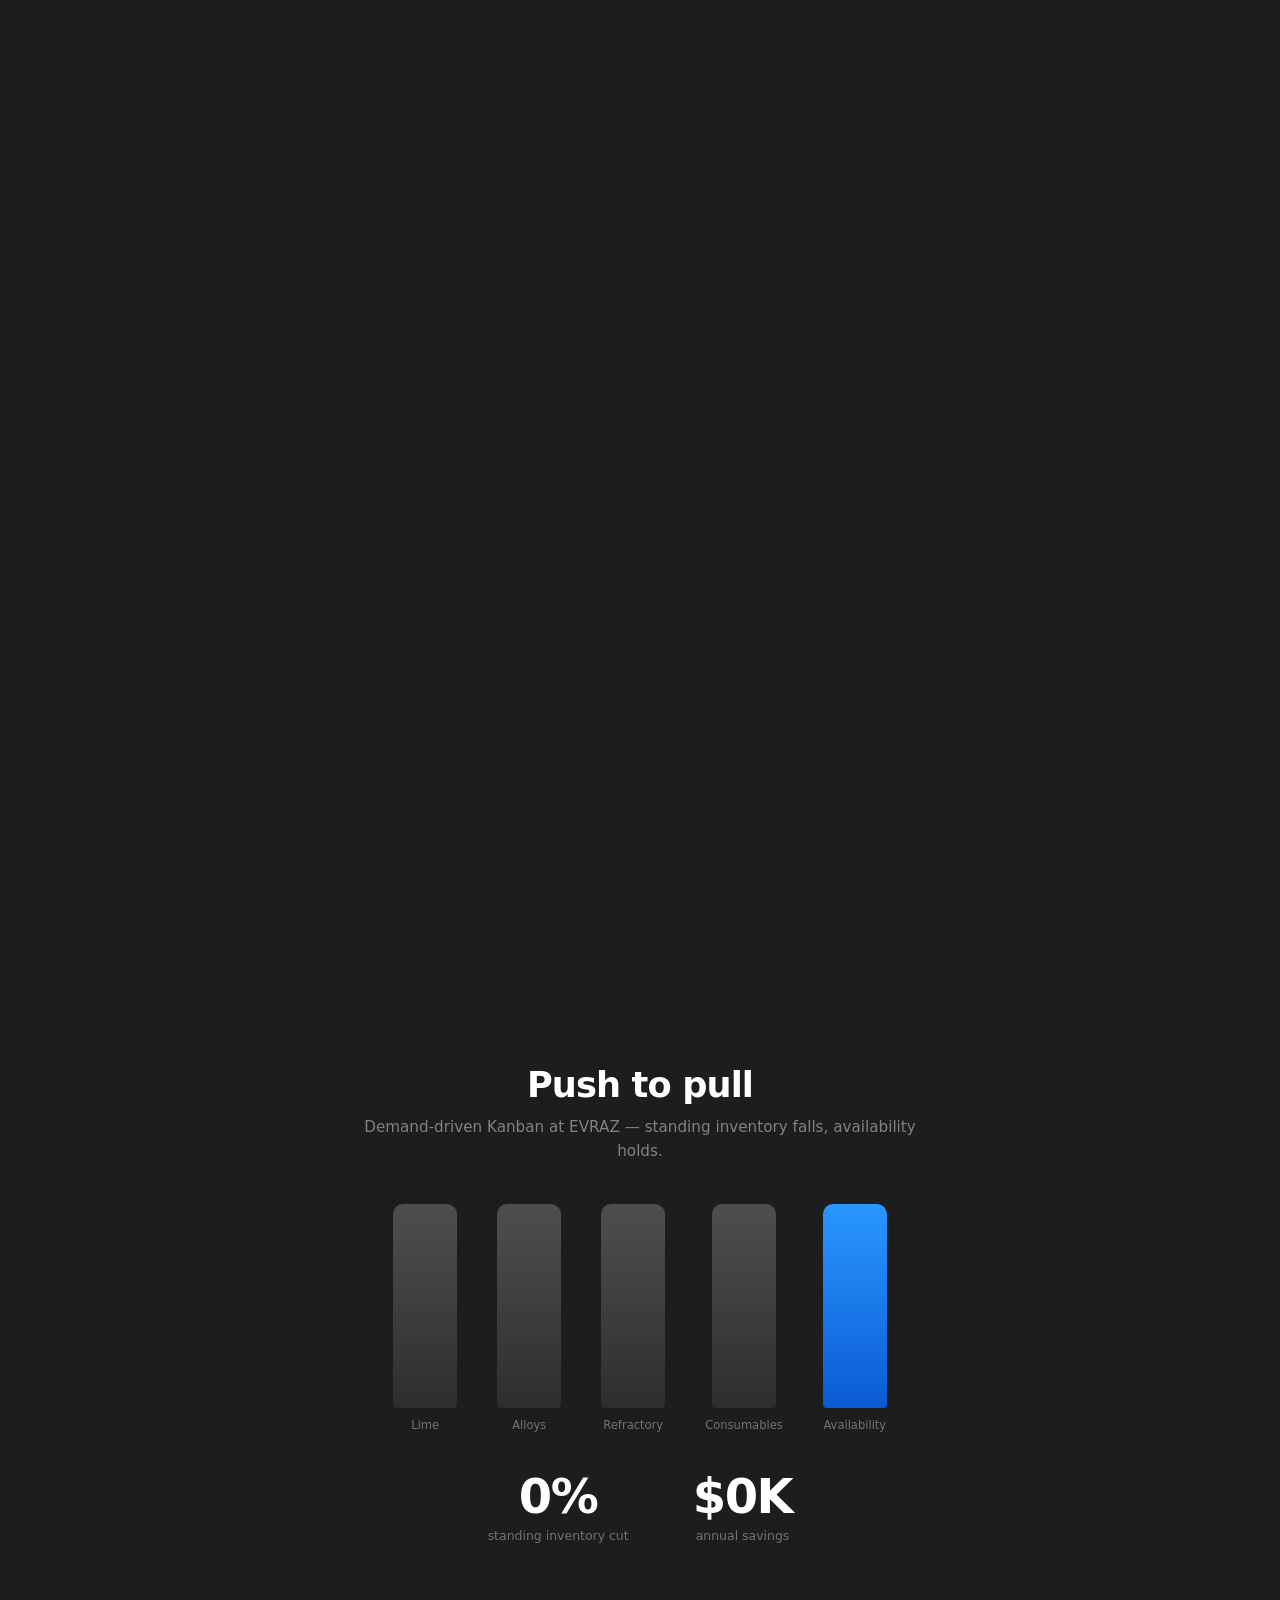
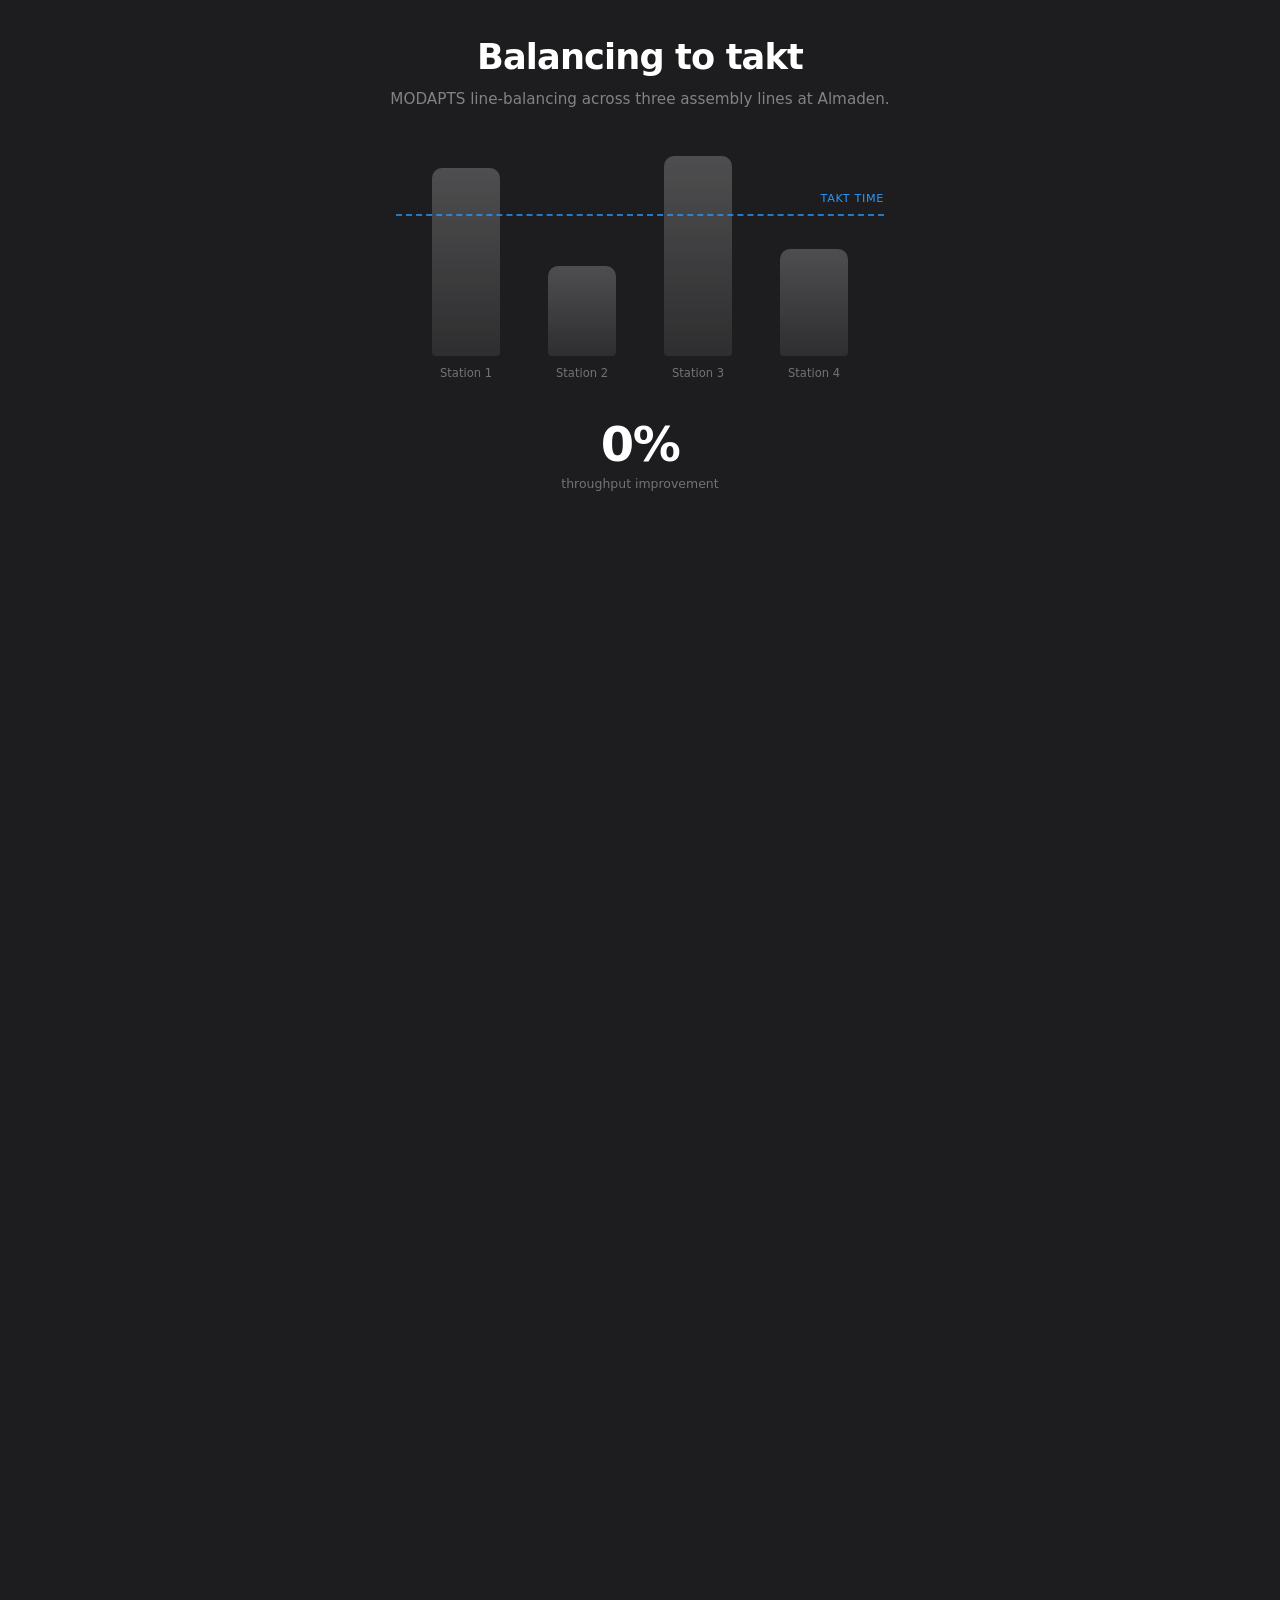
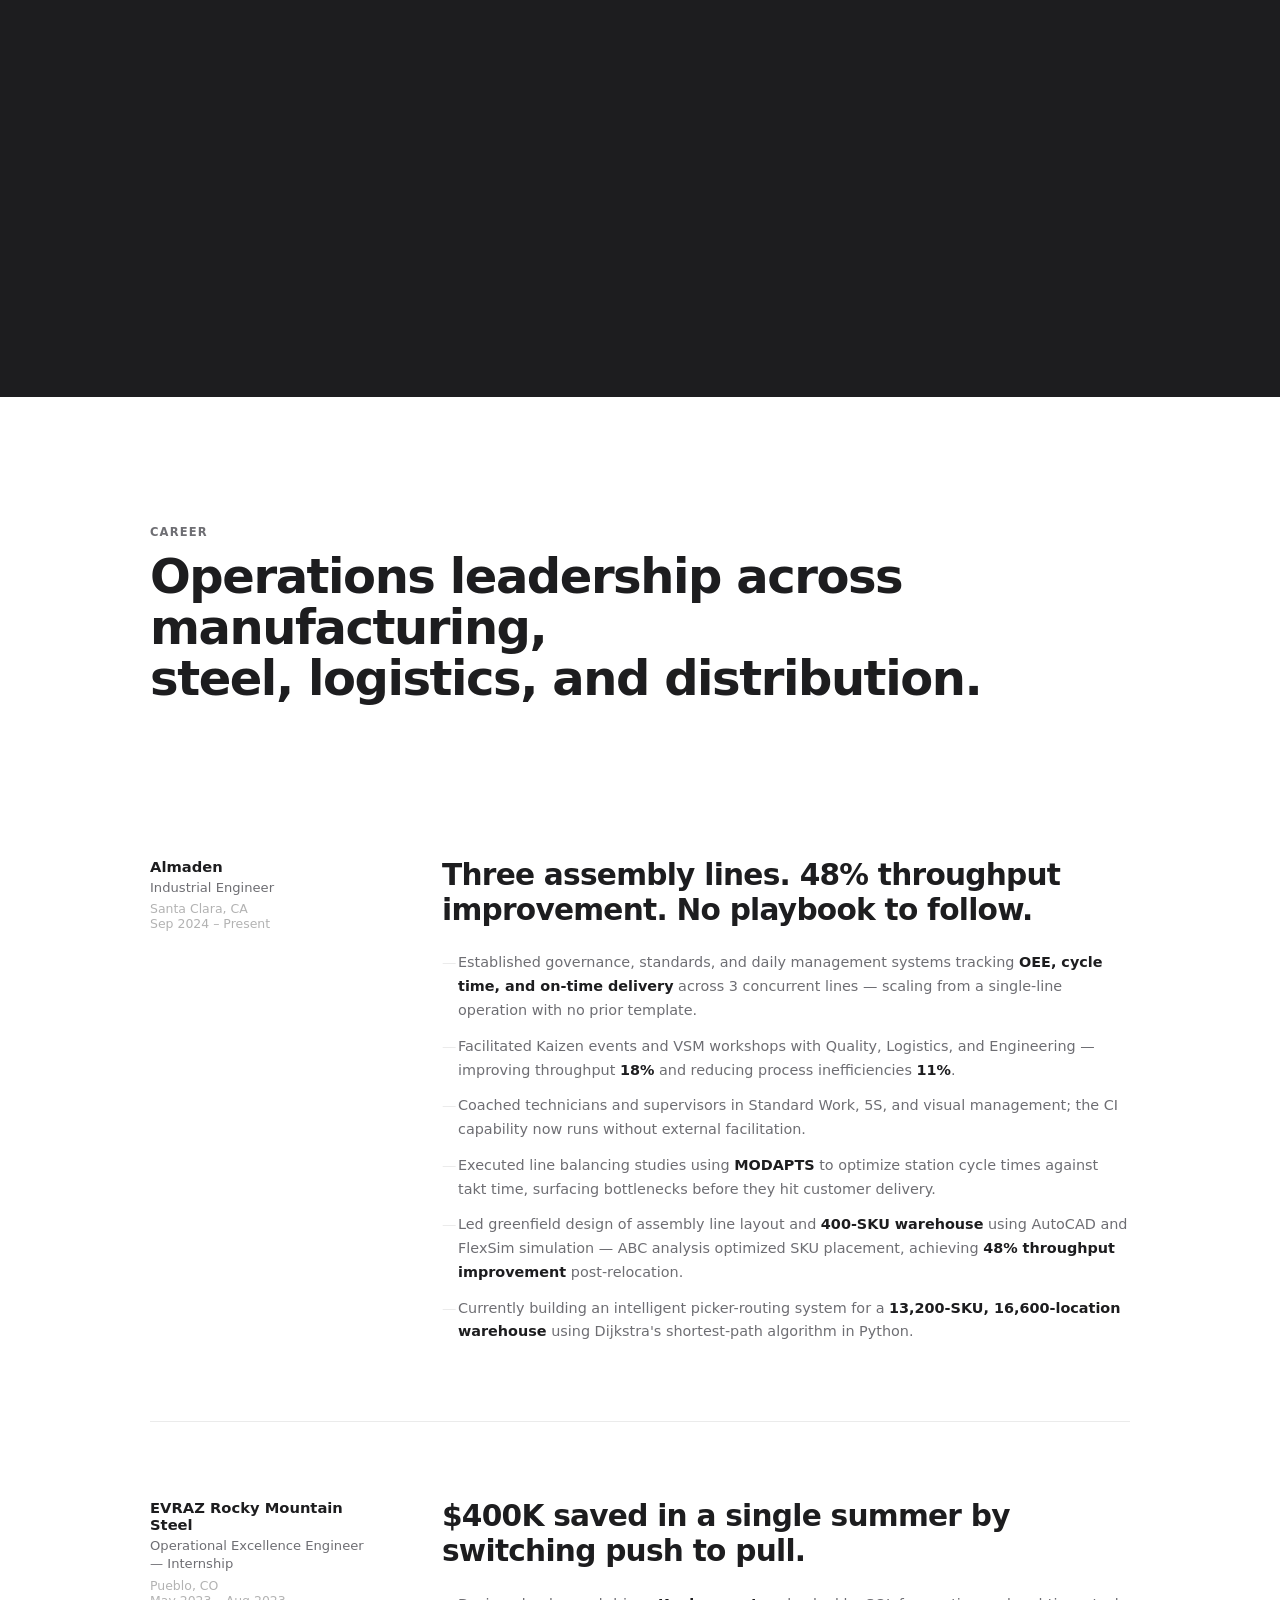
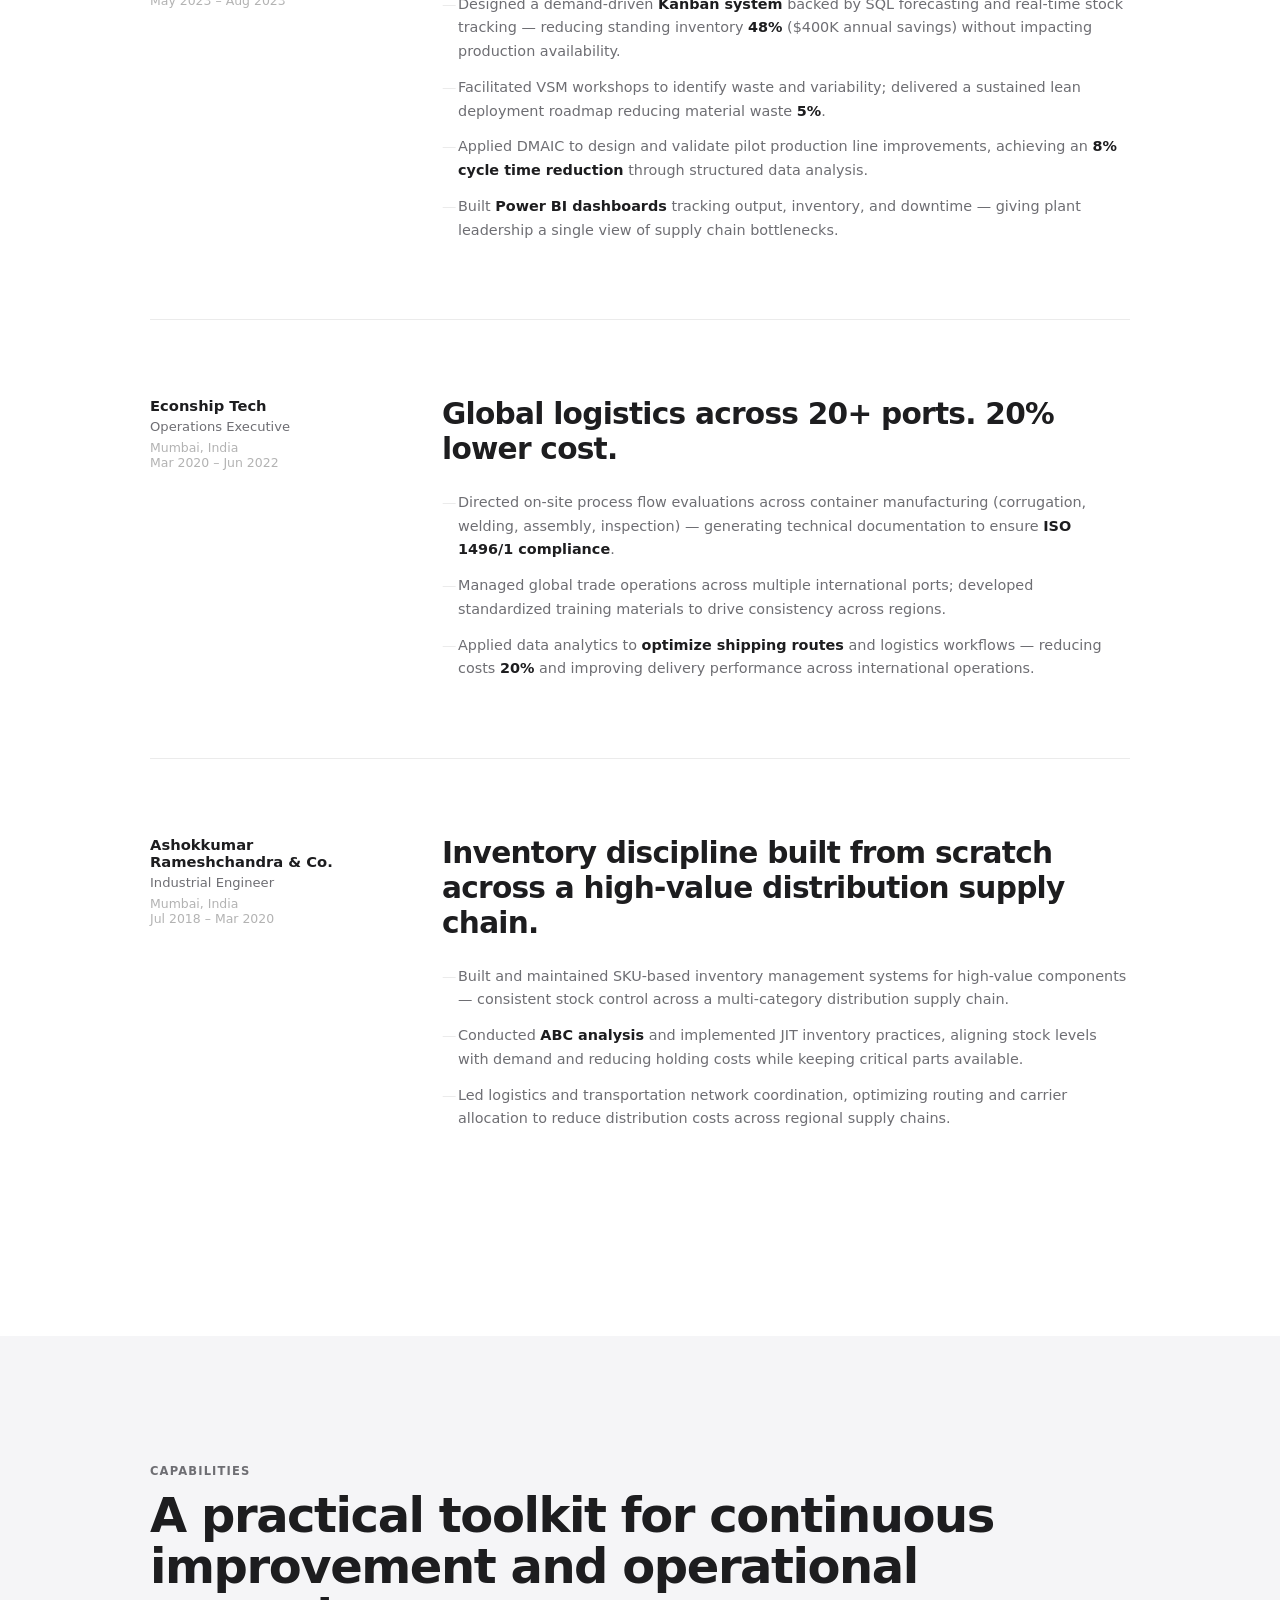
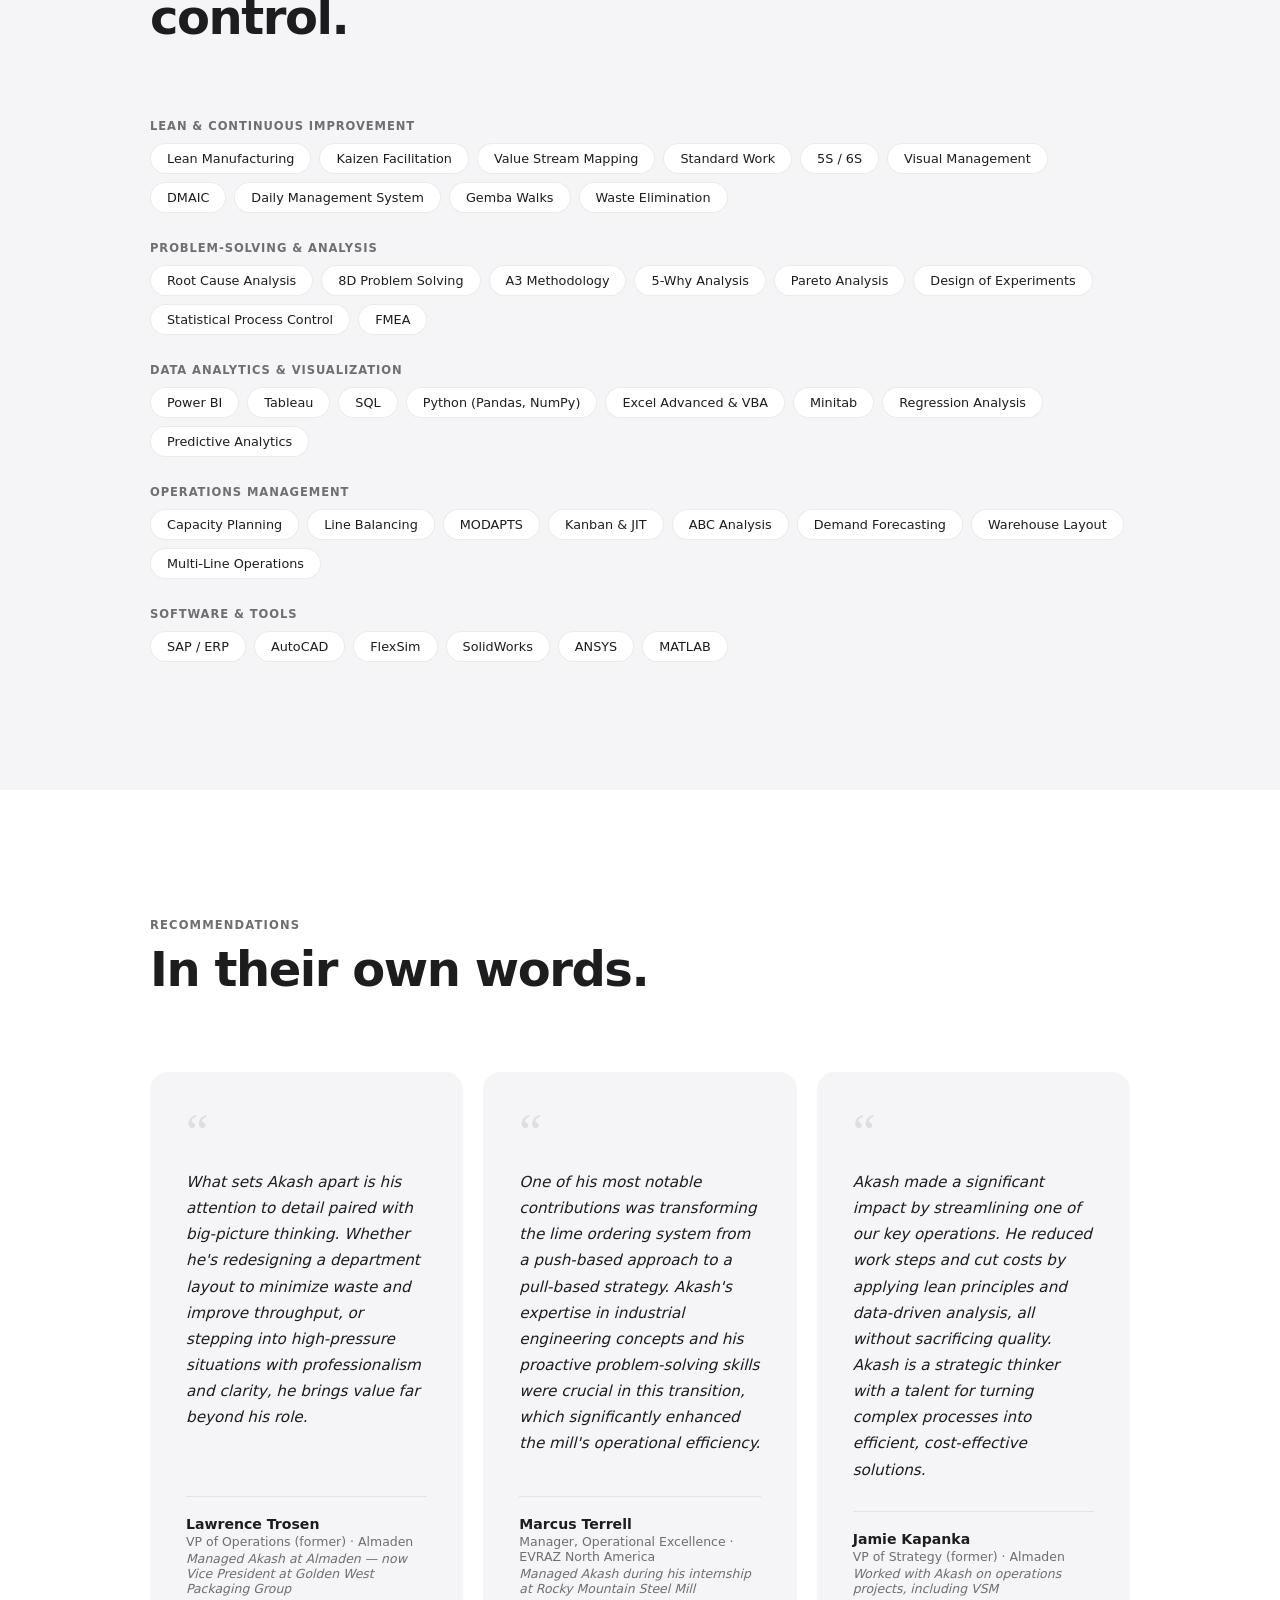
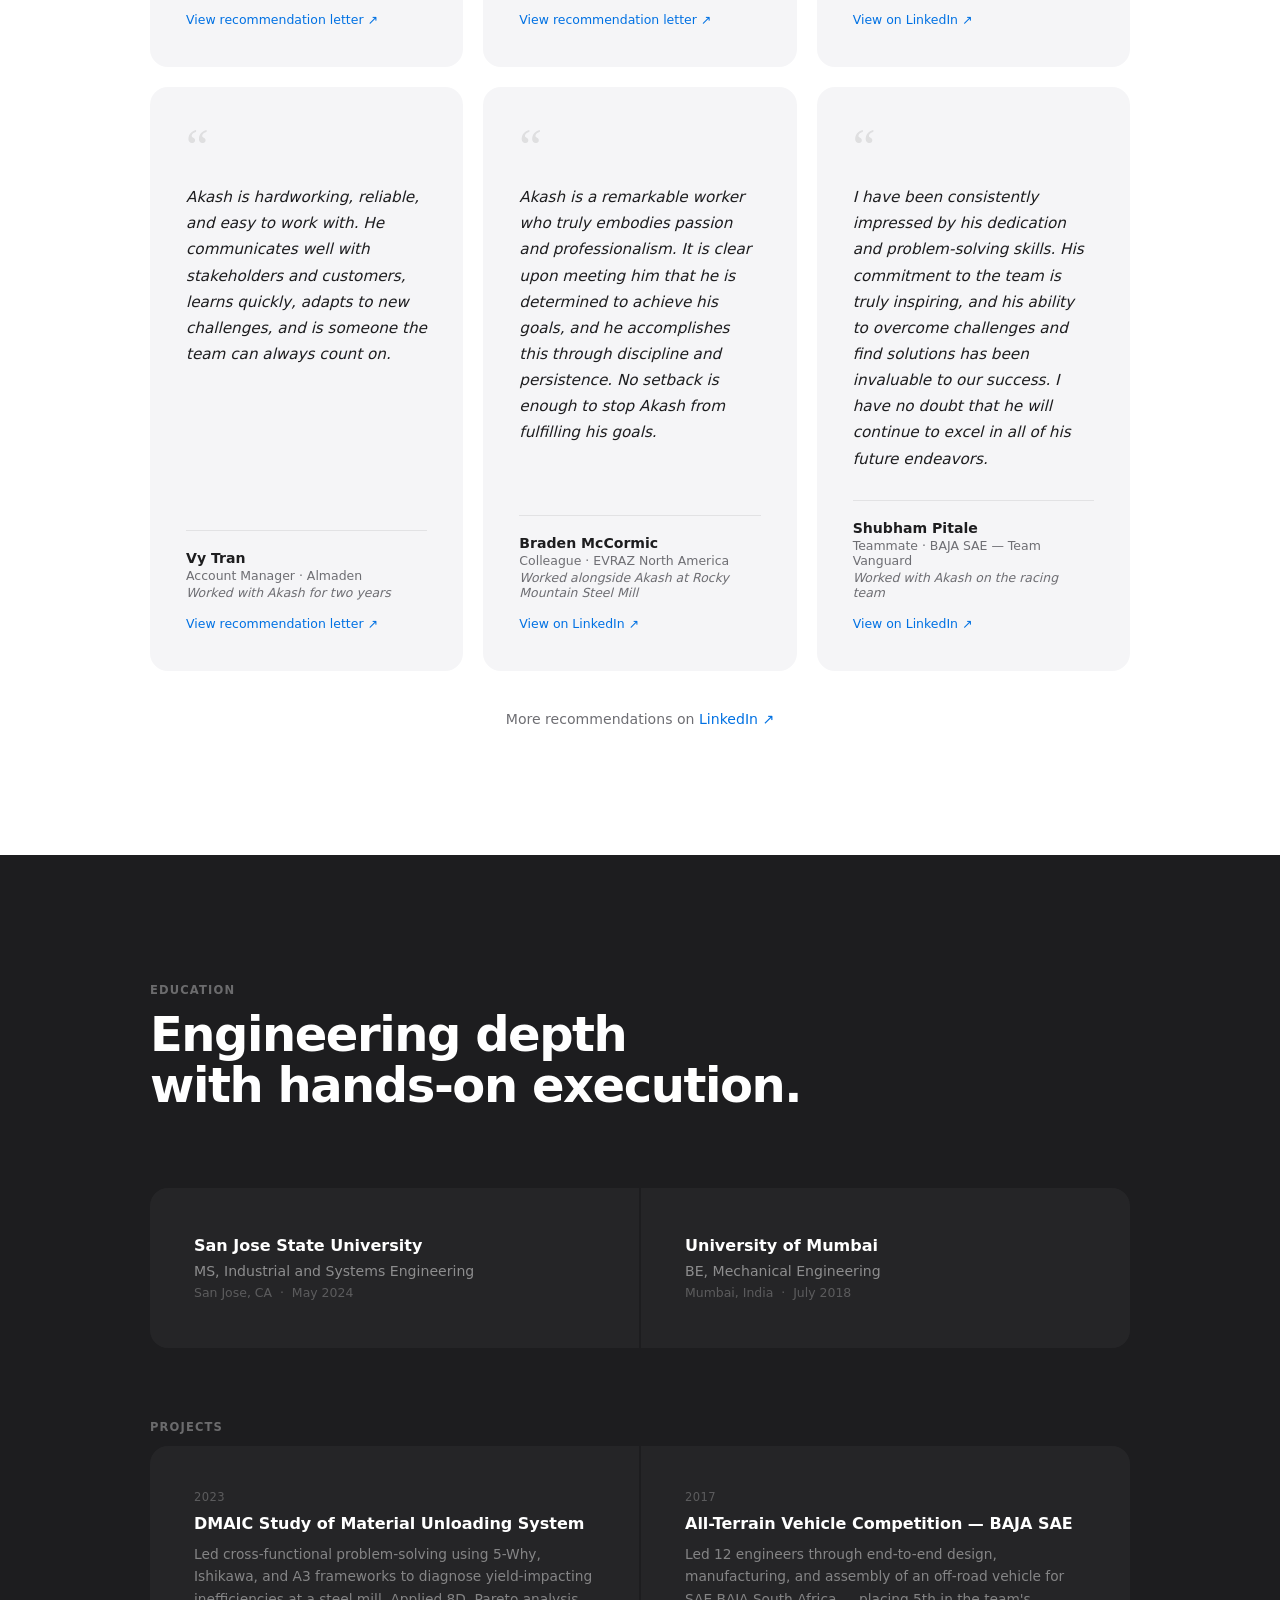
==== commit bb929808: "Add Systems in Motion scroll-driven visuals; update resume to Akash_Bhoir_0705" ====
--- a/index.html
+++ b/index.html
@@ -26,7 +26,7 @@
       <a href="#experience">Experience</a>
       <a href="#skills">Skills</a>
       <a href="#recommendations">Recommendations</a>
-      <a class="nav-resume" href="assets/Akash_Bhoir_0625.pdf" target="_blank" rel="noreferrer">Resume ↗</a>
+      <a class="nav-resume" href="assets/Akash_Bhoir_0705.pdf" target="_blank" rel="noreferrer">Resume ↗</a>
     </div>
   </div>
 </nav>
@@ -124,6 +124,108 @@
         <span class="impact-num">20%</span>
         <div class="impact-title">Logistics cost reduction</div>
         <div class="impact-desc">Applied data analytics to optimize shipping routes and global logistics workflows at Econship Tech, improving delivery performance across international port operations.</div>
+      </div>
+    </div>
+  </div>
+</section>
+
+<!-- ── SYSTEMS IN MOTION (dark, scroll-driven) ── -->
+<section class="section viz-section" id="systems">
+  <div class="container">
+    <p class="s-label on-dark reveal">Systems in motion</p>
+    <h2 class="s-head on-dark reveal">The stories behind the numbers.</h2>
+  </div>
+
+  <div class="viz-scene" data-viz="almaden">
+    <div class="viz-sticky">
+      <div class="viz-head">
+        <h3>Greenfield layout at Almaden</h3>
+        <p>Assembly line and 400-SKU warehouse — designed in AutoCAD, validated in FlexSim, built once.</p>
+      </div>
+      <svg class="viz-svg" viewBox="0 0 800 420" xmlns="http://www.w3.org/2000/svg">
+        <!-- assembly stations (left, bottom) -->
+        <g id="viz-al-stations">
+          <rect x="60"  y="270" width="70" height="70" rx="10" fill="#333338"/>
+          <rect x="170" y="270" width="70" height="70" rx="10" fill="#333338"/>
+          <rect x="280" y="270" width="70" height="70" rx="10" fill="#333338"/>
+          <text x="95"  y="365" text-anchor="middle" font-size="12" fill="#6e6e73">Assembly</text>
+          <text x="205" y="365" text-anchor="middle" font-size="12" fill="#6e6e73">Test</text>
+          <text x="315" y="365" text-anchor="middle" font-size="12" fill="#6e6e73">Pack</text>
+        </g>
+        <!-- conveyor: through stations, elbow up into warehouse -->
+        <path id="viz-al-belt-bed" d="M 40 305 L 420 305 L 420 150 L 480 150"
+              fill="none" stroke="#26262a" stroke-width="18" stroke-linecap="round"/>
+        <path id="viz-al-belt" d="M 40 305 L 420 305 L 420 150 L 480 150"
+              fill="none" stroke="#4a4a50" stroke-width="4" stroke-dasharray="10 9" stroke-linecap="round"/>
+        <!-- boxes on the belt -->
+        <g id="viz-al-boxes">
+          <rect width="22" height="16" rx="3" fill="#2997ff"/>
+          <rect width="22" height="16" rx="3" fill="#2997ff" opacity="0.85"/>
+          <rect width="22" height="16" rx="3" fill="#2997ff" opacity="0.7"/>
+        </g>
+        <!-- warehouse racks (right), appear as you scroll -->
+        <g id="viz-al-racks">
+          <rect x="500" y="55"  width="120" height="26" rx="5" fill="#3a3a3e"/>
+          <rect x="650" y="55"  width="120" height="26" rx="5" fill="#3a3a3e"/>
+          <rect x="500" y="105" width="120" height="26" rx="5" fill="#3a3a3e"/>
+          <rect x="650" y="105" width="120" height="26" rx="5" fill="#3a3a3e"/>
+          <rect x="500" y="155" width="120" height="26" rx="5" fill="#3a3a3e"/>
+          <rect x="650" y="155" width="120" height="26" rx="5" fill="#3a3a3e"/>
+          <rect x="500" y="205" width="120" height="26" rx="5" fill="#3a3a3e"/>
+          <rect x="650" y="205" width="120" height="26" rx="5" fill="#3a3a3e"/>
+          <rect x="500" y="255" width="120" height="26" rx="5" fill="#3a3a3e"/>
+          <rect x="650" y="255" width="120" height="26" rx="5" fill="#3a3a3e"/>
+          <rect x="500" y="305" width="120" height="26" rx="5" fill="#3a3a3e"/>
+          <rect x="650" y="305" width="120" height="26" rx="5" fill="#3a3a3e"/>
+        </g>
+        <text x="635" y="365" text-anchor="middle" font-size="12" fill="#6e6e73">400-SKU warehouse</text>
+      </svg>
+      <div class="vk-nums">
+        <div><span id="viz-al-sku">0</span><em>SKUs placed by ABC analysis</em></div>
+        <div><span id="viz-al-tp">0%</span><em>throughput post-relocation</em></div>
+      </div>
+    </div>
+  </div>
+
+  <div class="viz-scene" data-viz="kanban">
+    <div class="viz-sticky">
+      <div class="viz-head">
+        <h3>Push to pull</h3>
+        <p>Demand-driven Kanban at EVRAZ — standing inventory falls, availability holds.</p>
+      </div>
+      <div class="viz-kanban">
+        <div class="vk-bars">
+          <div class="vk-bar" data-from="100" data-to="52"><i></i><span>Lime</span></div>
+          <div class="vk-bar" data-from="100" data-to="55"><i></i><span>Alloys</span></div>
+          <div class="vk-bar" data-from="100" data-to="50"><i></i><span>Refractory</span></div>
+          <div class="vk-bar" data-from="100" data-to="54"><i></i><span>Consumables</span></div>
+          <div class="vk-bar vk-hold" data-from="100" data-to="100"><i></i><span>Availability</span></div>
+        </div>
+        <div class="vk-nums">
+          <div><span id="viz-kb-inv">0%</span><em>standing inventory cut</em></div>
+          <div><span id="viz-kb-sav">$0</span><em>annual savings</em></div>
+        </div>
+      </div>
+    </div>
+  </div>
+
+  <div class="viz-scene" data-viz="takt">
+    <div class="viz-sticky">
+      <div class="viz-head">
+        <h3>Balancing to takt</h3>
+        <p>MODAPTS line-balancing across three assembly lines at Almaden.</p>
+      </div>
+      <div class="viz-takt">
+        <div class="vt-chart">
+          <div class="vt-takt-line"><span>takt time</span></div>
+          <div class="vt-bar" data-from="92" data-to="68"><i></i><span>Station 1</span></div>
+          <div class="vt-bar" data-from="44" data-to="66"><i></i><span>Station 2</span></div>
+          <div class="vt-bar" data-from="98" data-to="69"><i></i><span>Station 3</span></div>
+          <div class="vt-bar" data-from="52" data-to="67"><i></i><span>Station 4</span></div>
+        </div>
+        <div class="vk-nums">
+          <div><span id="viz-tk-n">0%</span><em>throughput improvement</em></div>
+        </div>
       </div>
     </div>
   </div>
@@ -340,7 +442,7 @@
     </div>
     <div class="footer-r">
       <a href="https://linkedin.com/in/abhoir/" target="_blank" rel="noreferrer">LinkedIn ↗</a>
-      <a href="assets/Akash_Bhoir_0625.pdf" target="_blank" rel="noreferrer">Resume ↗</a>
+      <a href="assets/Akash_Bhoir_0705.pdf" target="_blank" rel="noreferrer">Resume ↗</a>
       <a href="#hero">Back to top</a>
     </div>
   </div>
--- a/styles.css
+++ b/styles.css
@@ -379,3 +379,64 @@
   .hero-stats { grid-template-columns: repeat(2,1fr); }
   .hero-stat:last-child { grid-column: 1/-1; border-right: none; }
 }
+
+/* ── SYSTEMS IN MOTION (scroll-driven) ── */
+.viz-section { background: var(--dark); padding-bottom: 0; }
+.viz-scene  { height: 240vh; position: relative; }
+.viz-sticky {
+  position: sticky; top: var(--nav-h);
+  height: calc(100vh - var(--nav-h));
+  display: flex; flex-direction: column;
+  align-items: center; justify-content: center;
+  gap: 28px; padding: 0 24px; overflow: hidden;
+}
+.viz-head { text-align: center; max-width: 560px; }
+.viz-head h3 {
+  font-size: clamp(1.5rem,3vw,2.2rem); font-weight: 700;
+  letter-spacing: -0.025em; color: var(--white); margin-bottom: 10px;
+}
+.viz-head p { font-size: 0.95rem; color: rgba(255,255,255,0.45); line-height: 1.6; }
+.viz-svg { width: min(720px, 92vw); height: auto; }
+.viz-stat { display: flex; flex-direction: column; align-items: center; gap: 4px; }
+.viz-stat span, .vk-nums span {
+  font-size: clamp(2rem,4vw,3rem); font-weight: 800;
+  letter-spacing: -0.03em; color: var(--white);
+  font-variant-numeric: tabular-nums;
+}
+.viz-stat em, .vk-nums em {
+  font-style: normal; font-size: 0.78rem; color: rgba(255,255,255,0.38);
+}
+.viz-kanban, .viz-takt { display: flex; flex-direction: column; align-items: center; gap: 36px; }
+.vk-bars {
+  display: flex; gap: clamp(18px,4vw,40px);
+  align-items: flex-end; height: 240px;
+}
+.vk-bar { display: flex; flex-direction: column; align-items: center; gap: 10px; height: 100%; justify-content: flex-end; }
+.vk-bar i {
+  display: block; width: clamp(40px,7vw,64px); height: 100%;
+  background: linear-gradient(180deg, rgba(255,255,255,0.22), rgba(255,255,255,0.08));
+  border-radius: 10px 10px 4px 4px;
+}
+.vk-bar.vk-hold i { background: linear-gradient(180deg, #2997ff, #0a5bd3); }
+.vk-bar span { font-size: 0.72rem; color: rgba(255,255,255,0.38); }
+.vk-nums { display: flex; gap: 64px; }
+.vk-nums > div { display: flex; flex-direction: column; align-items: center; gap: 4px; }
+.vt-chart {
+  position: relative; display: flex; gap: clamp(22px,5vw,48px);
+  align-items: flex-end; height: 240px; padding: 0 12px;
+}
+.vt-takt-line {
+  position: absolute; left: -24px; right: -24px; bottom: 68%;
+  border-top: 2px dashed rgba(41,151,255,0.75);
+}
+.vt-takt-line span {
+  position: absolute; right: 0; top: -24px;
+  font-size: 0.7rem; color: #2997ff; letter-spacing: 0.06em; text-transform: uppercase;
+}
+.vt-bar { display: flex; flex-direction: column; align-items: center; gap: 10px; height: 100%; justify-content: flex-end; }
+.vt-bar i {
+  display: block; width: clamp(44px,7vw,68px); height: 100%;
+  background: linear-gradient(180deg, rgba(255,255,255,0.22), rgba(255,255,255,0.08));
+  border-radius: 10px 10px 4px 4px;
+}
+.vt-bar span { font-size: 0.72rem; color: rgba(255,255,255,0.38); }
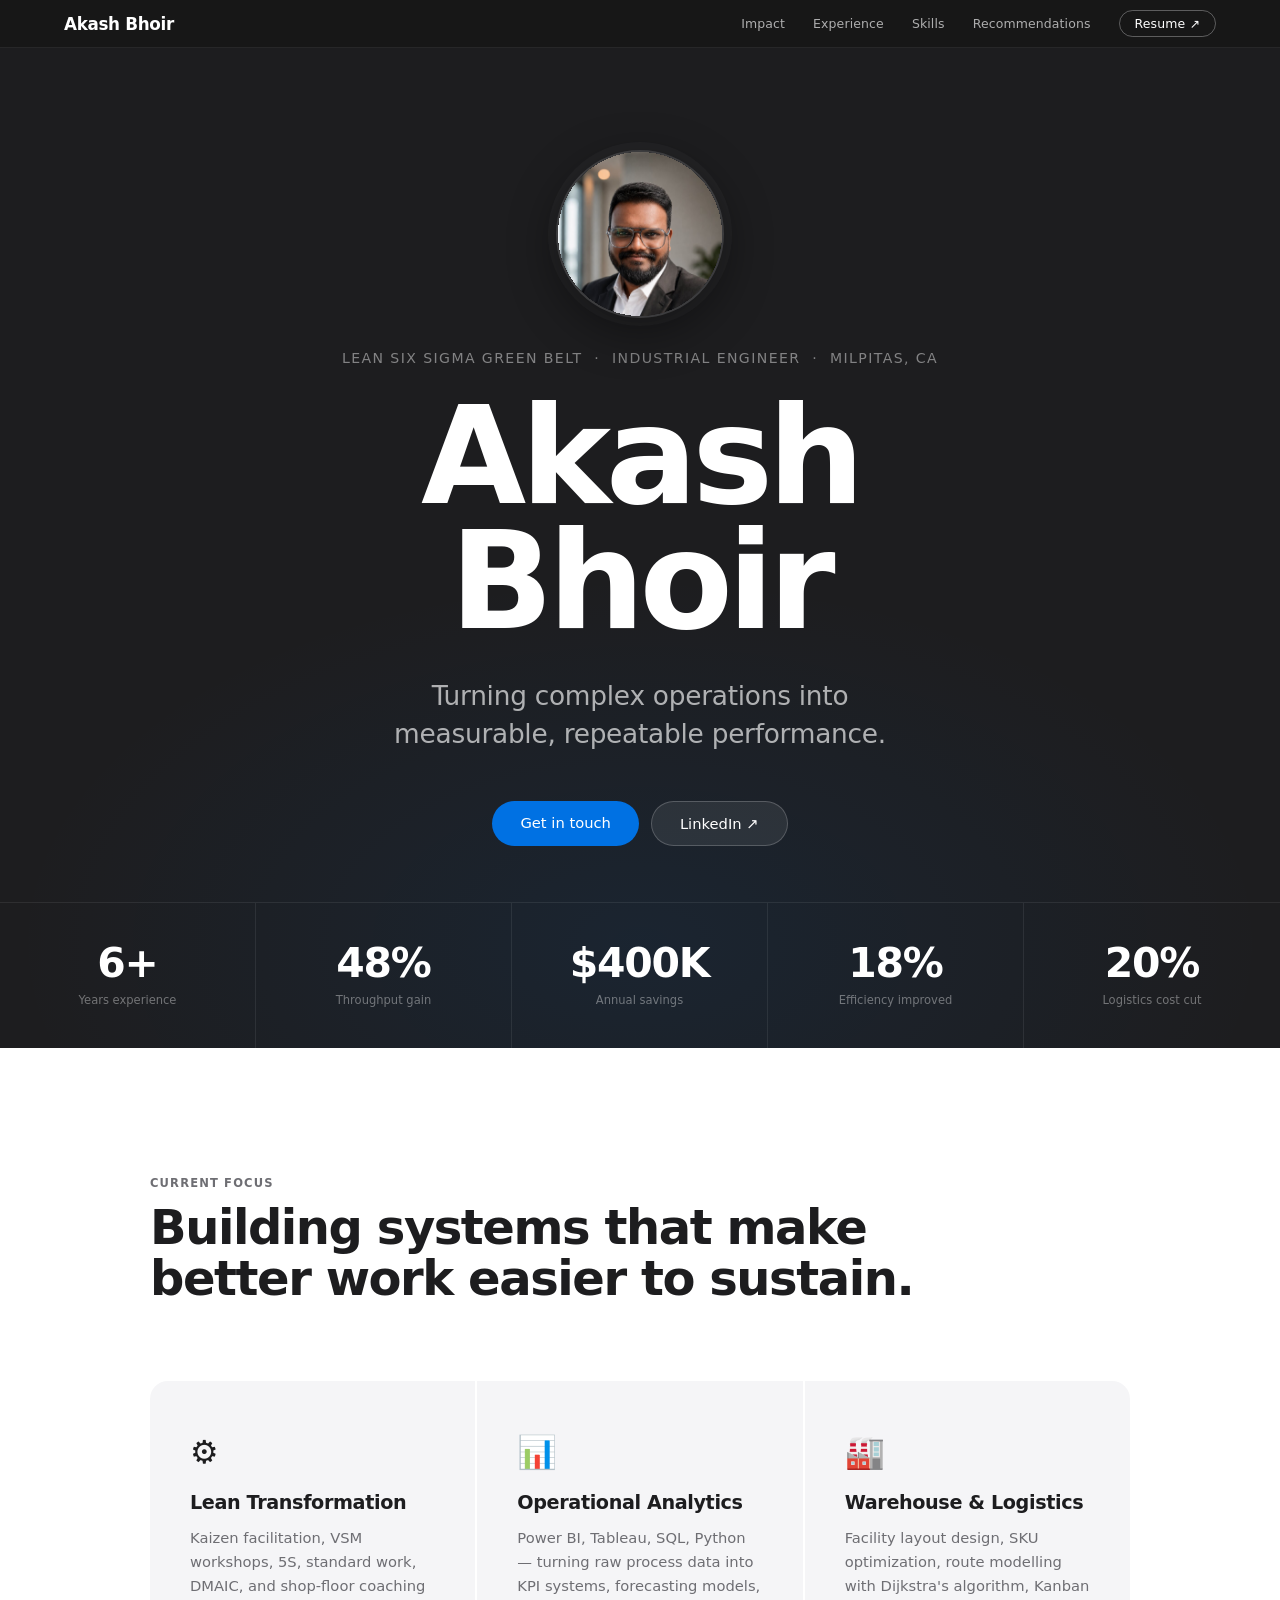
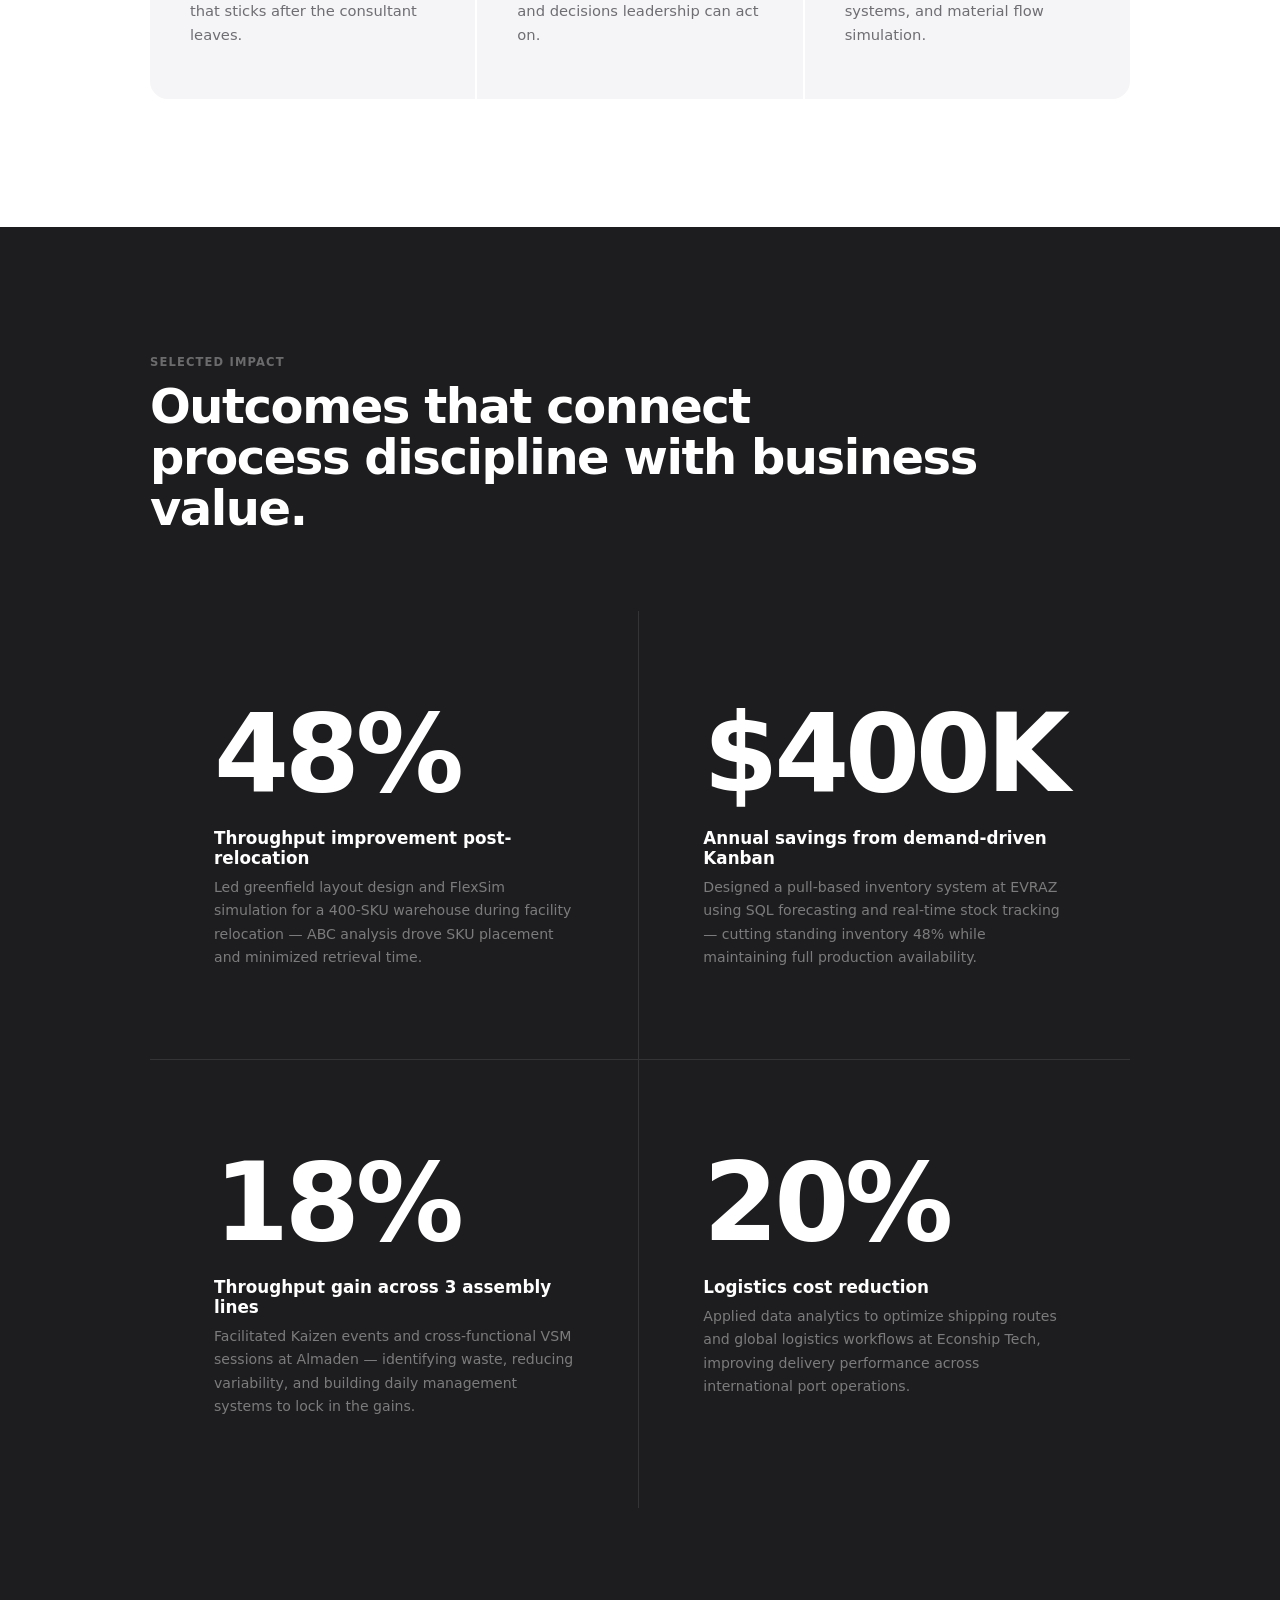
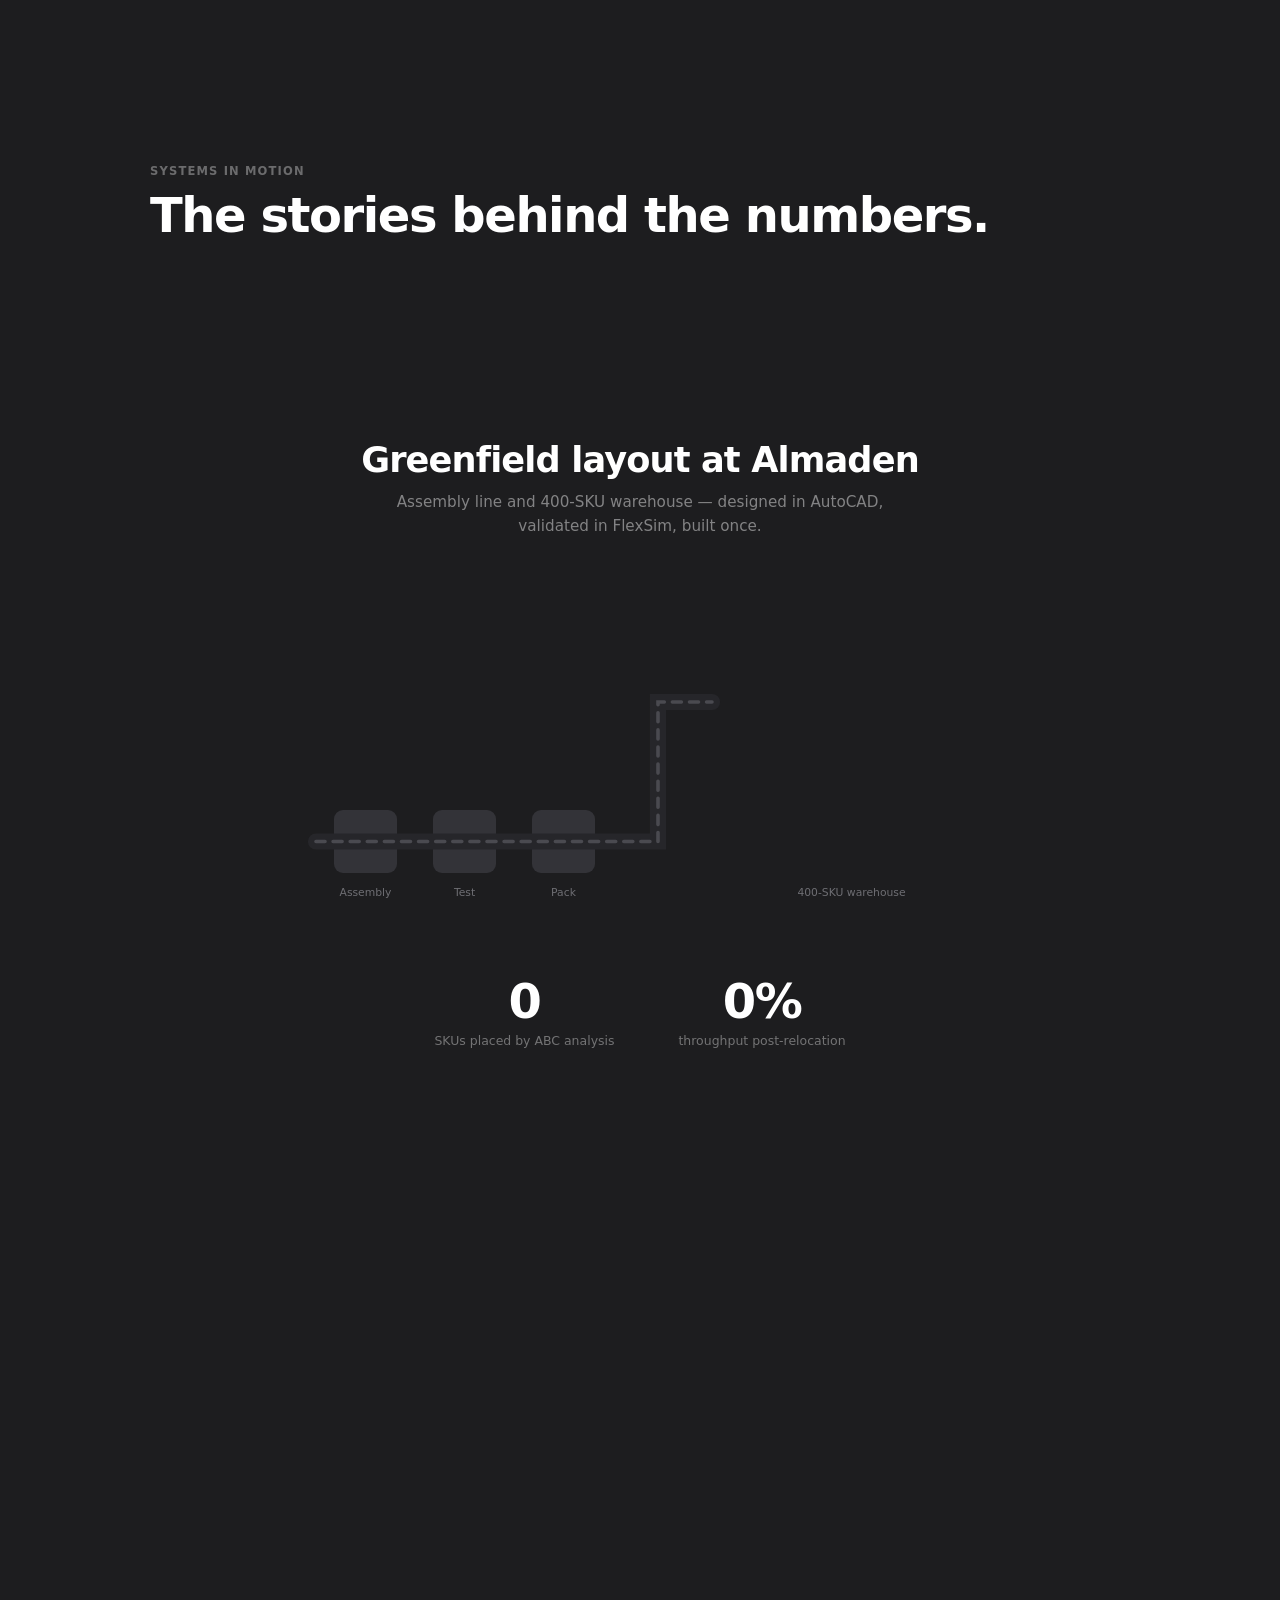
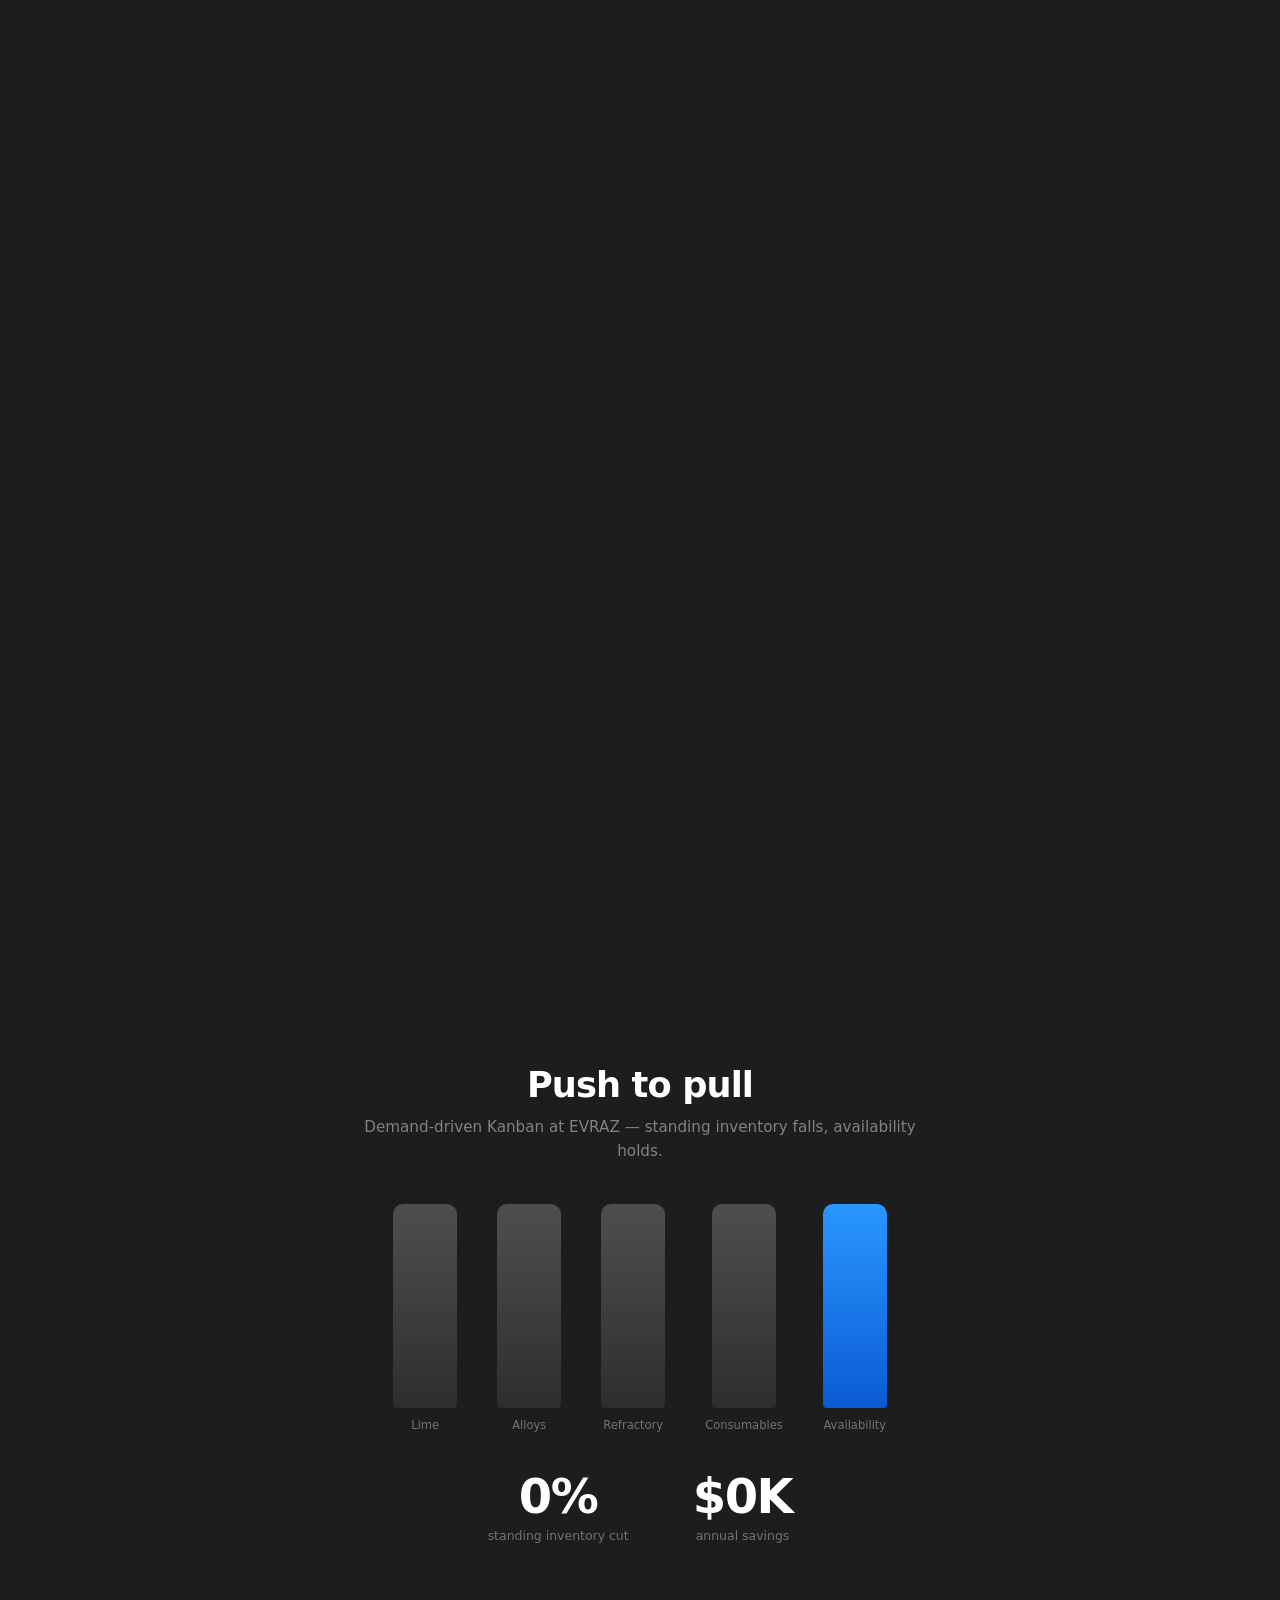
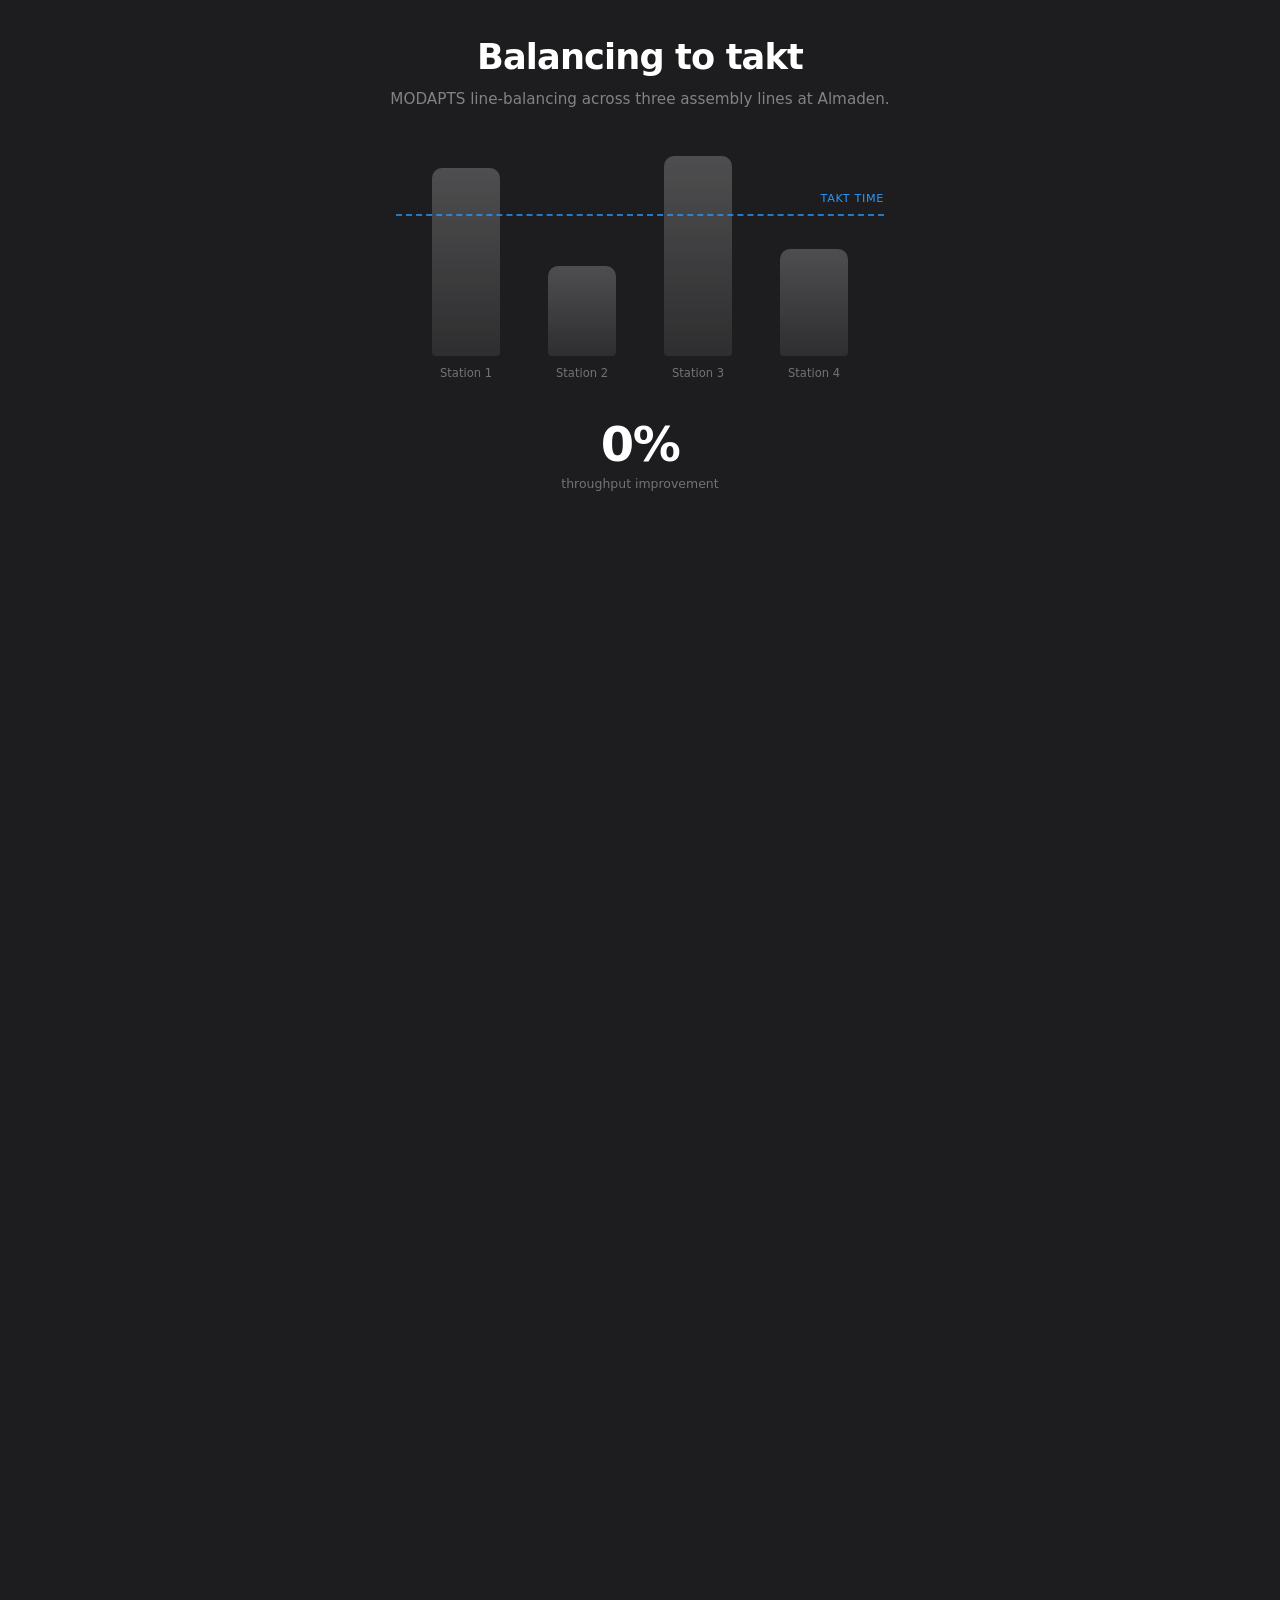
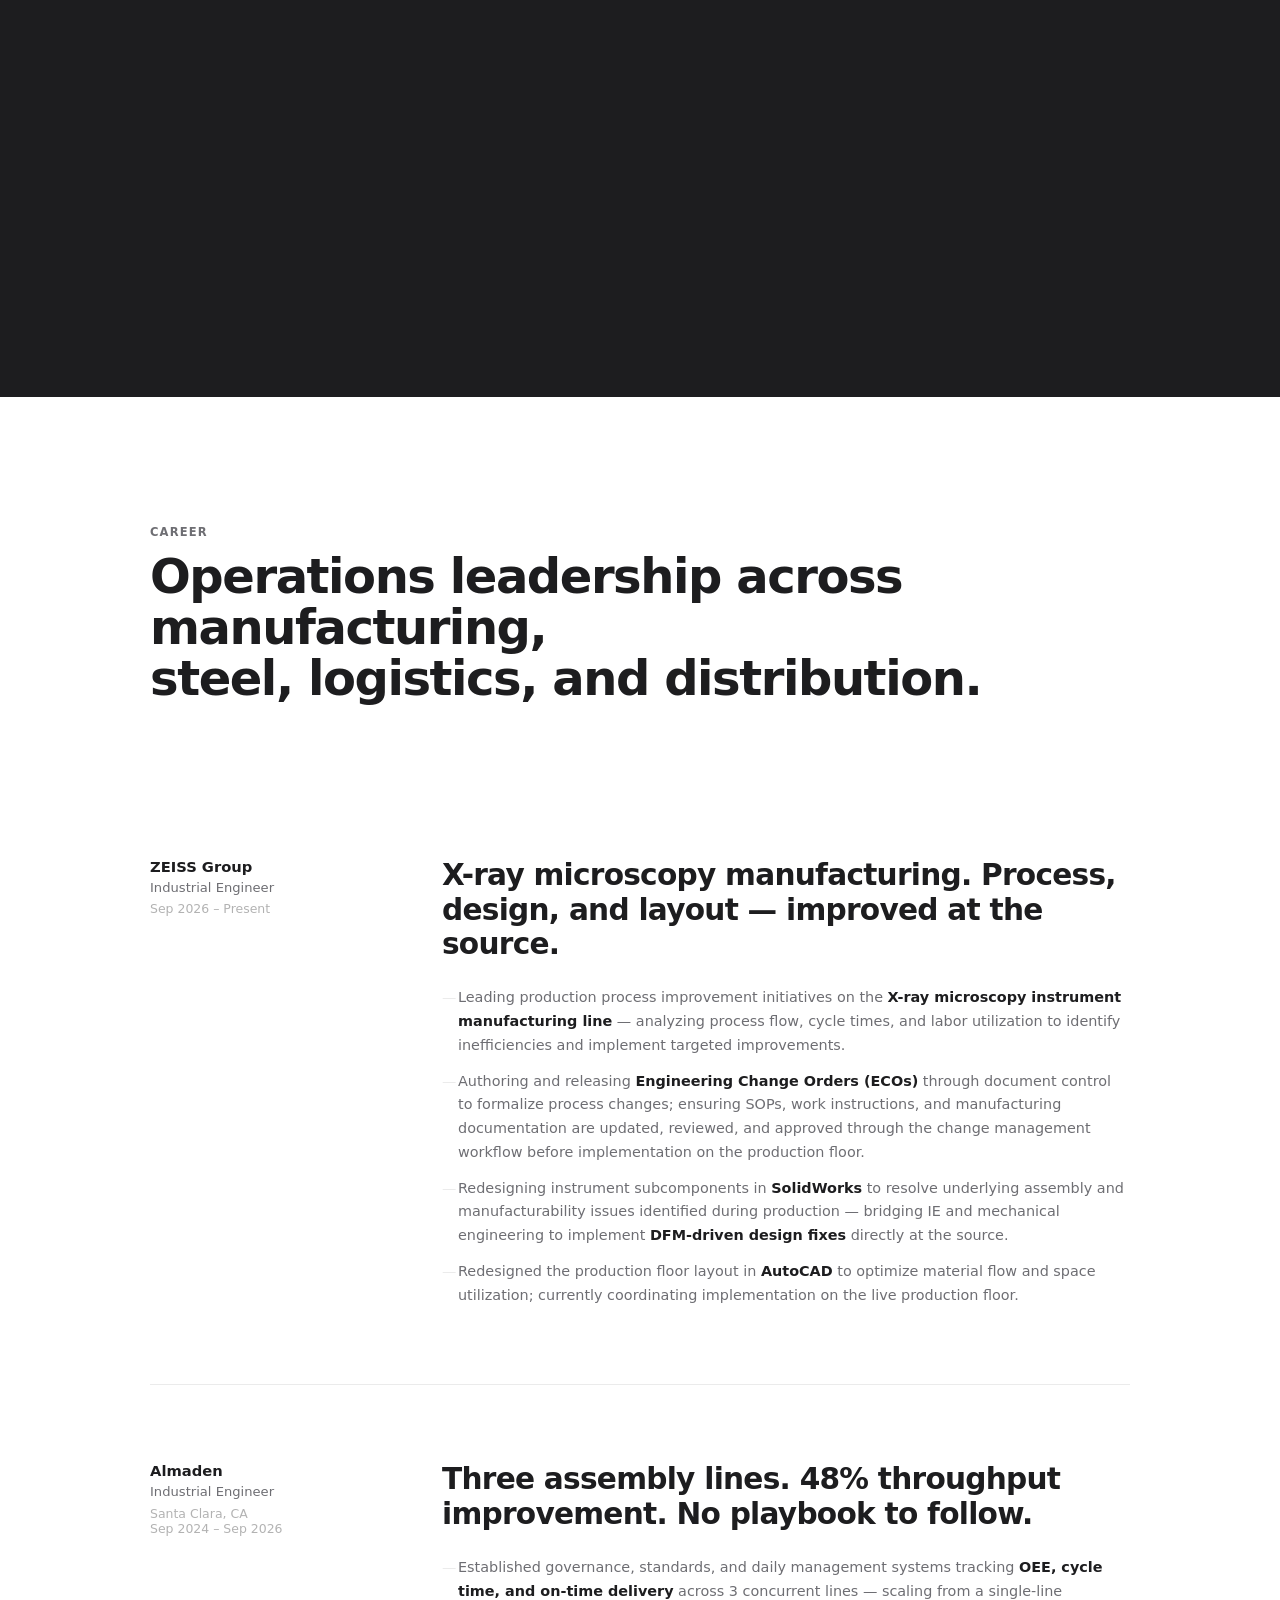
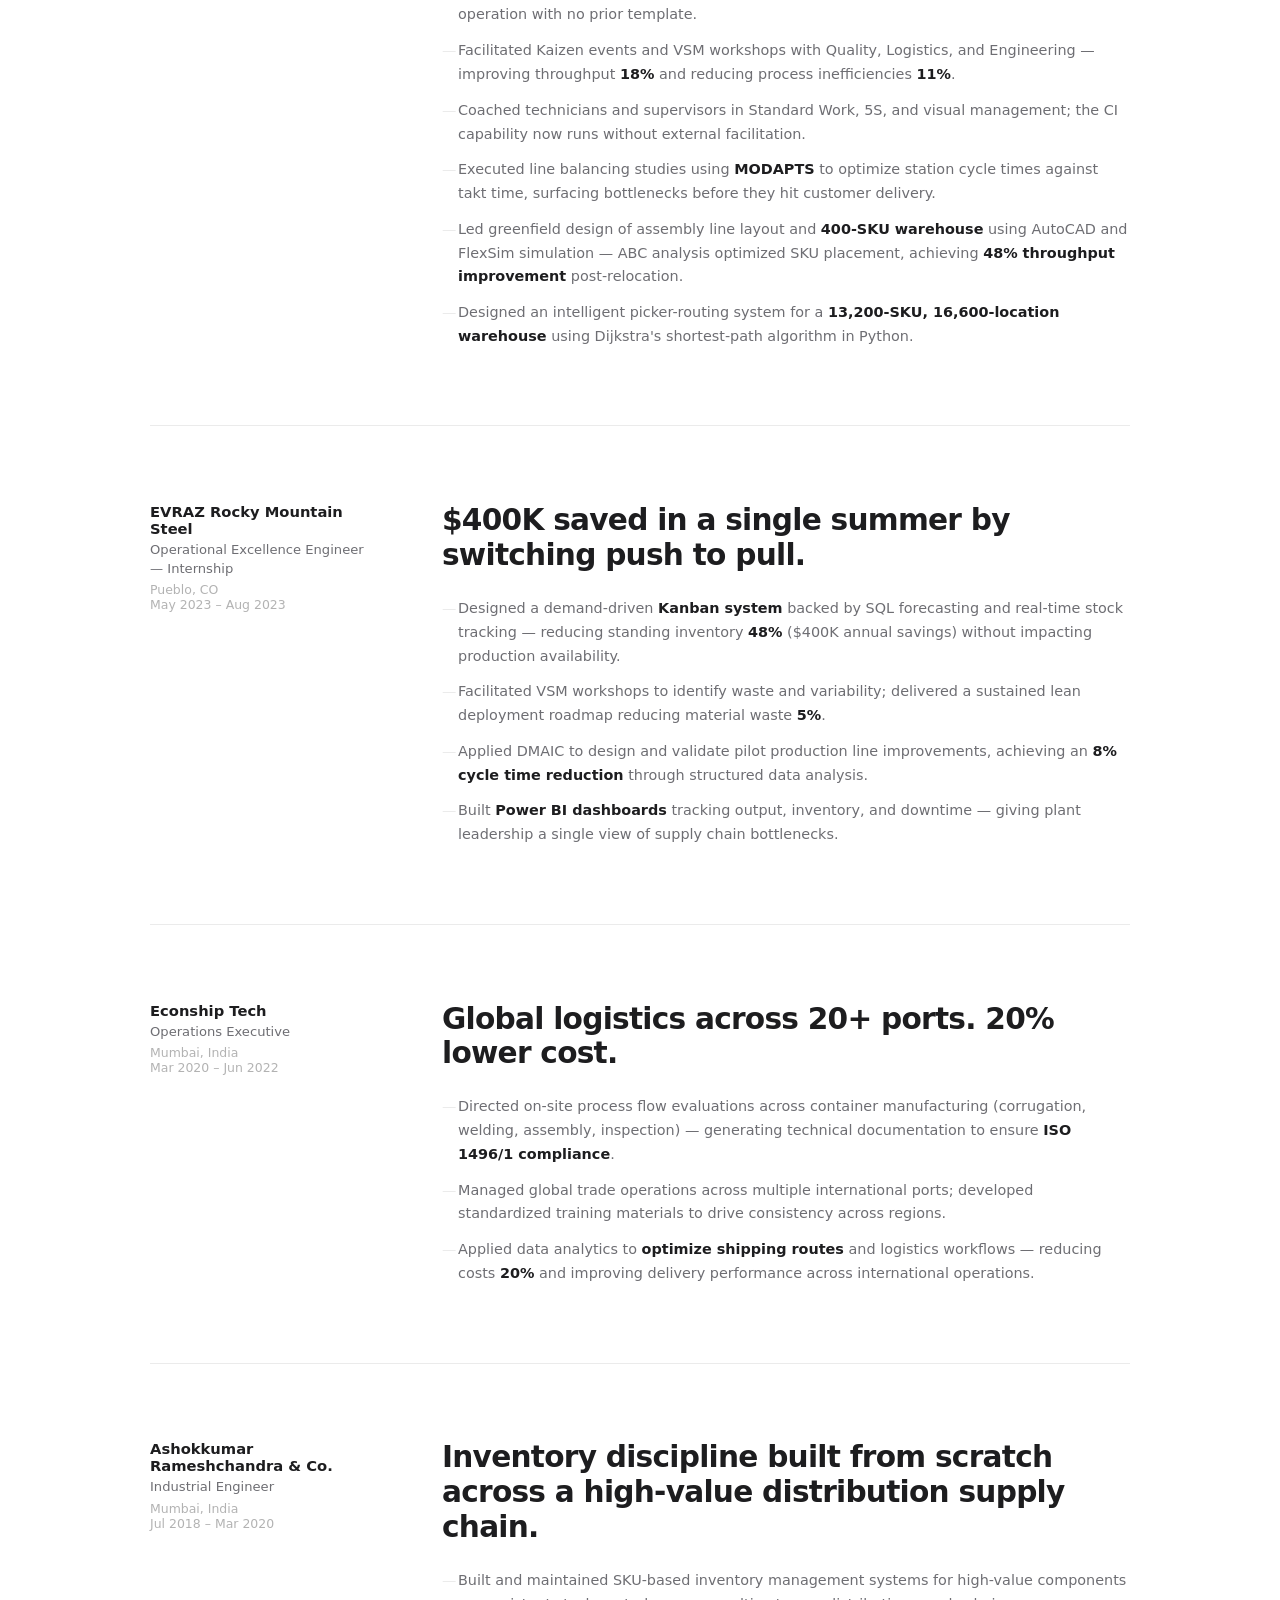
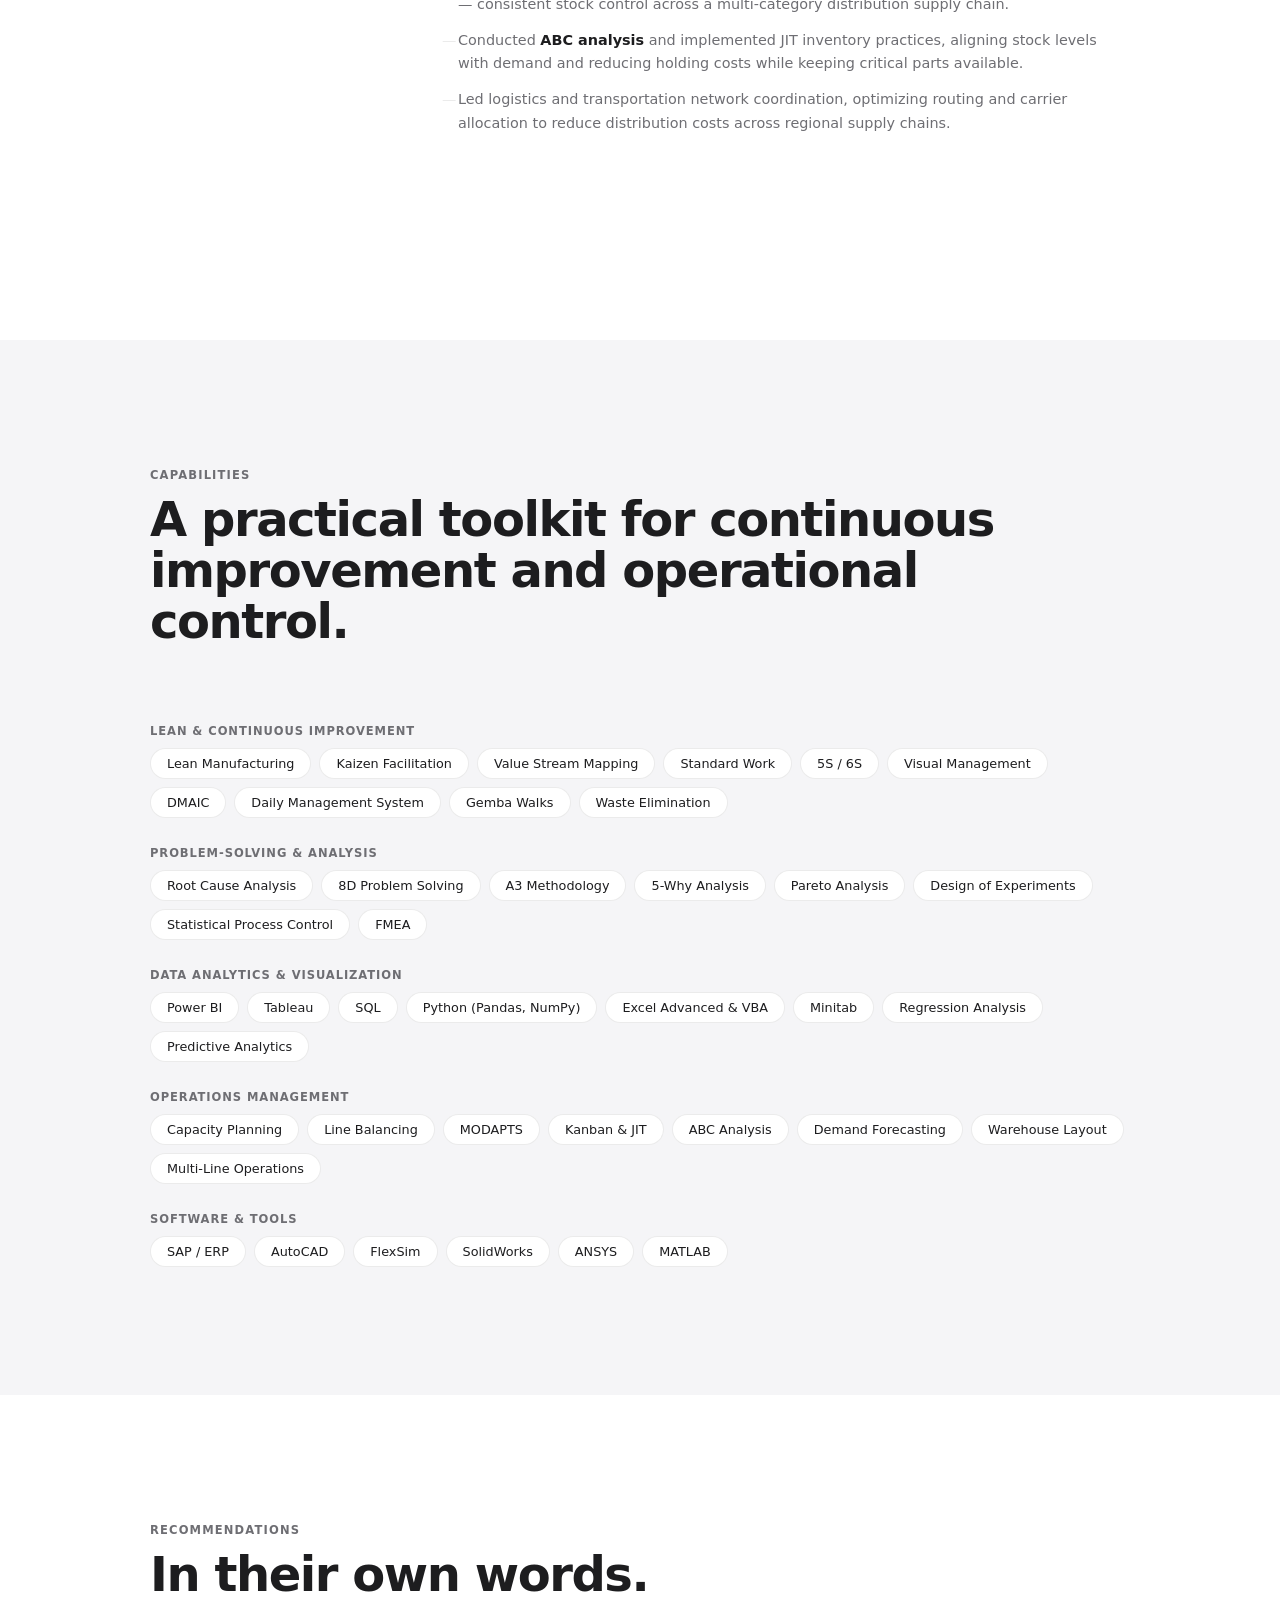
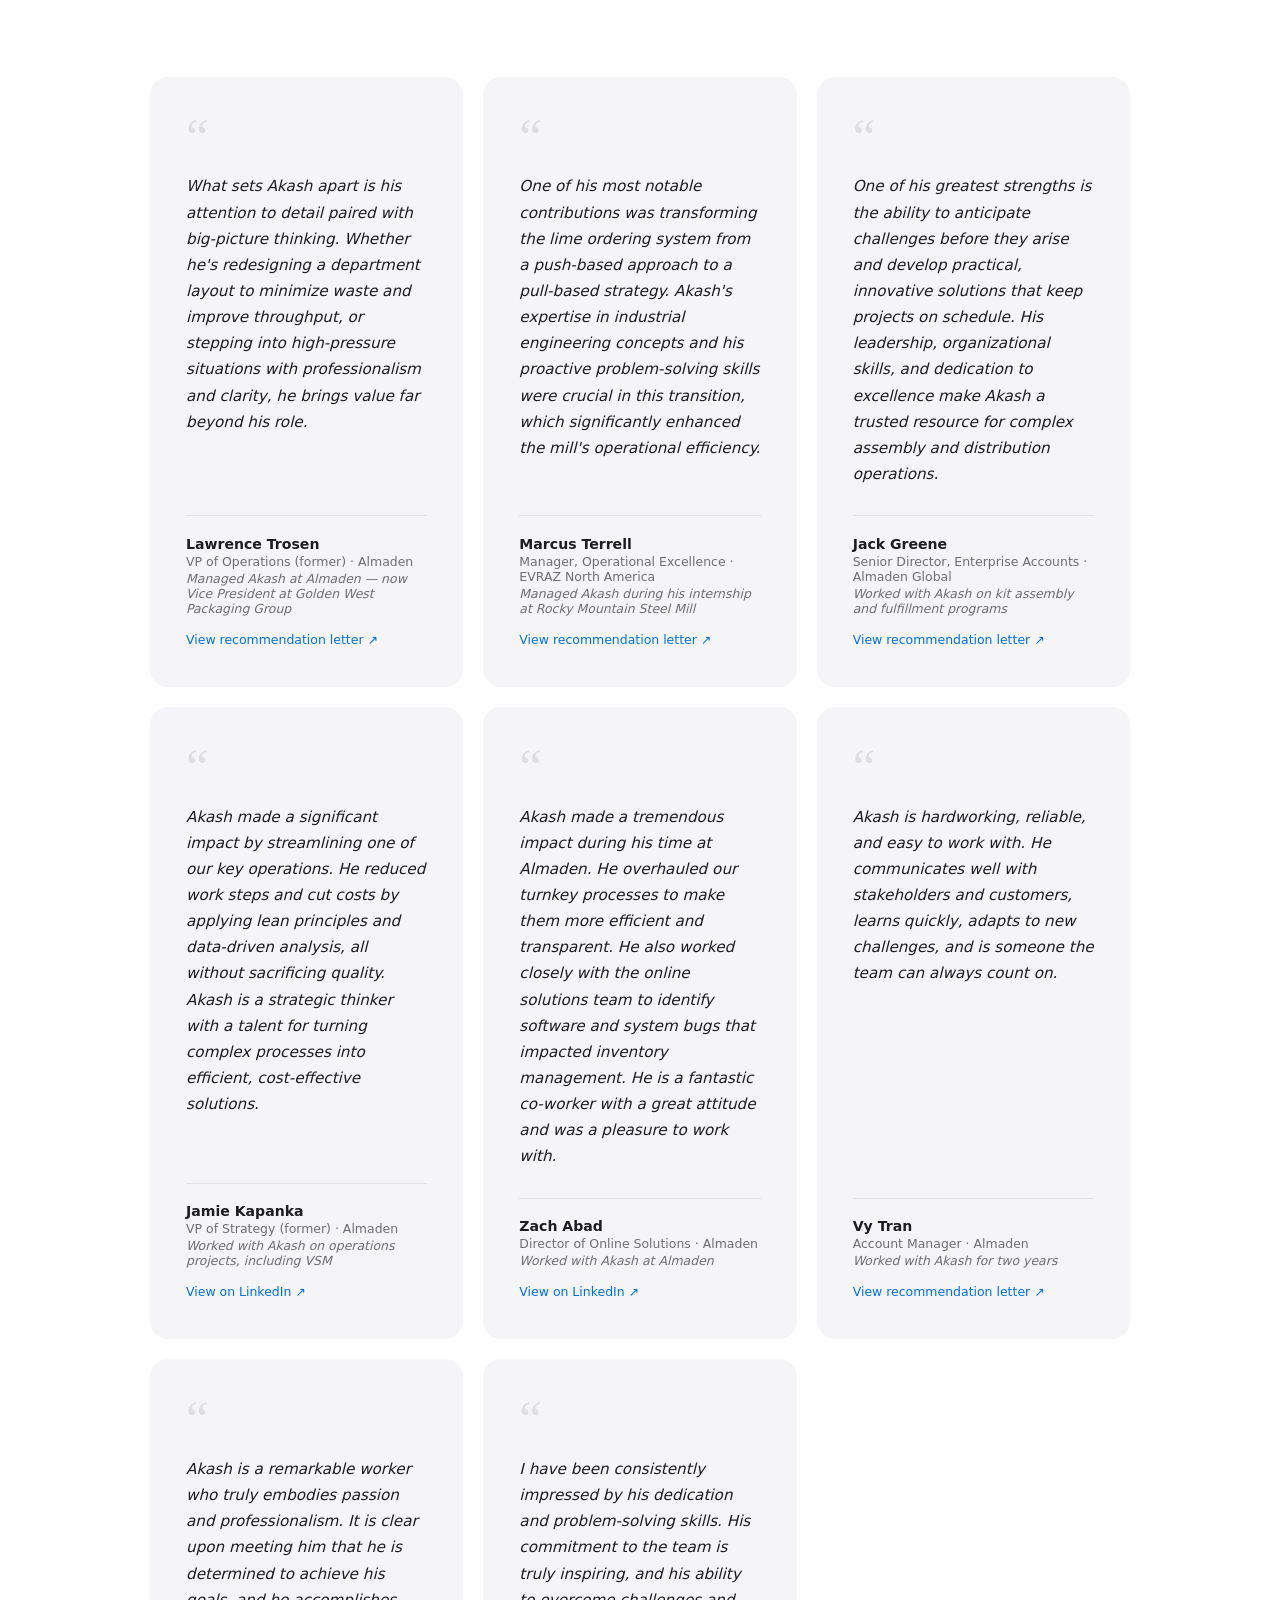
==== commit b6d9c9cc: "Add current role at ZEISS Group; close out Almaden dates" ====
--- a/index.html
+++ b/index.html
@@ -240,9 +240,26 @@
 
       <div class="exp-item reveal">
         <div class="exp-left">
+          <div class="exp-co">ZEISS Group</div>
+          <div class="exp-role">Industrial Engineer</div>
+          <div class="exp-meta">Sep 2026 – Present</div>
+        </div>
+        <div class="exp-right">
+          <div class="exp-head">X-ray microscopy manufacturing. Process, design, and layout — improved at the source.</div>
+          <ul class="exp-bullets">
+            <li>Leading production process improvement initiatives on the <b>X-ray microscopy instrument manufacturing line</b> — analyzing process flow, cycle times, and labor utilization to identify inefficiencies and implement targeted improvements.</li>
+            <li>Authoring and releasing <b>Engineering Change Orders (ECOs)</b> through document control to formalize process changes; ensuring SOPs, work instructions, and manufacturing documentation are updated, reviewed, and approved through the change management workflow before implementation on the production floor.</li>
+            <li>Redesigning instrument subcomponents in <b>SolidWorks</b> to resolve underlying assembly and manufacturability issues identified during production — bridging IE and mechanical engineering to implement <b>DFM-driven design fixes</b> directly at the source.</li>
+            <li>Redesigned the production floor layout in <b>AutoCAD</b> to optimize material flow and space utilization; currently coordinating implementation on the live production floor.</li>
+          </ul>
+        </div>
+      </div>
+
+      <div class="exp-item reveal">
+        <div class="exp-left">
           <div class="exp-co">Almaden</div>
           <div class="exp-role">Industrial Engineer</div>
-          <div class="exp-meta">Santa Clara, CA<br>Sep 2024 – Present</div>
+          <div class="exp-meta">Santa Clara, CA<br>Sep 2024 – Sep 2026</div>
         </div>
         <div class="exp-right">
           <div class="exp-head">Three assembly lines. 48% throughput improvement. No playbook to follow.</div>
@@ -252,7 +269,7 @@
             <li>Coached technicians and supervisors in Standard Work, 5S, and visual management; the CI capability now runs without external facilitation.</li>
             <li>Executed line balancing studies using <b>MODAPTS</b> to optimize station cycle times against takt time, surfacing bottlenecks before they hit customer delivery.</li>
             <li>Led greenfield design of assembly line layout and <b>400-SKU warehouse</b> using AutoCAD and FlexSim simulation — ABC analysis optimized SKU placement, achieving <b>48% throughput improvement</b> post-relocation.</li>
-            <li>Currently building an intelligent picker-routing system for a <b>13,200-SKU, 16,600-location warehouse</b> using Dijkstra's shortest-path algorithm in Python.</li>
+            <li>Designed an intelligent picker-routing system for a <b>13,200-SKU, 16,600-location warehouse</b> using Dijkstra's shortest-path algorithm in Python.</li>
           </ul>
         </div>
       </div>
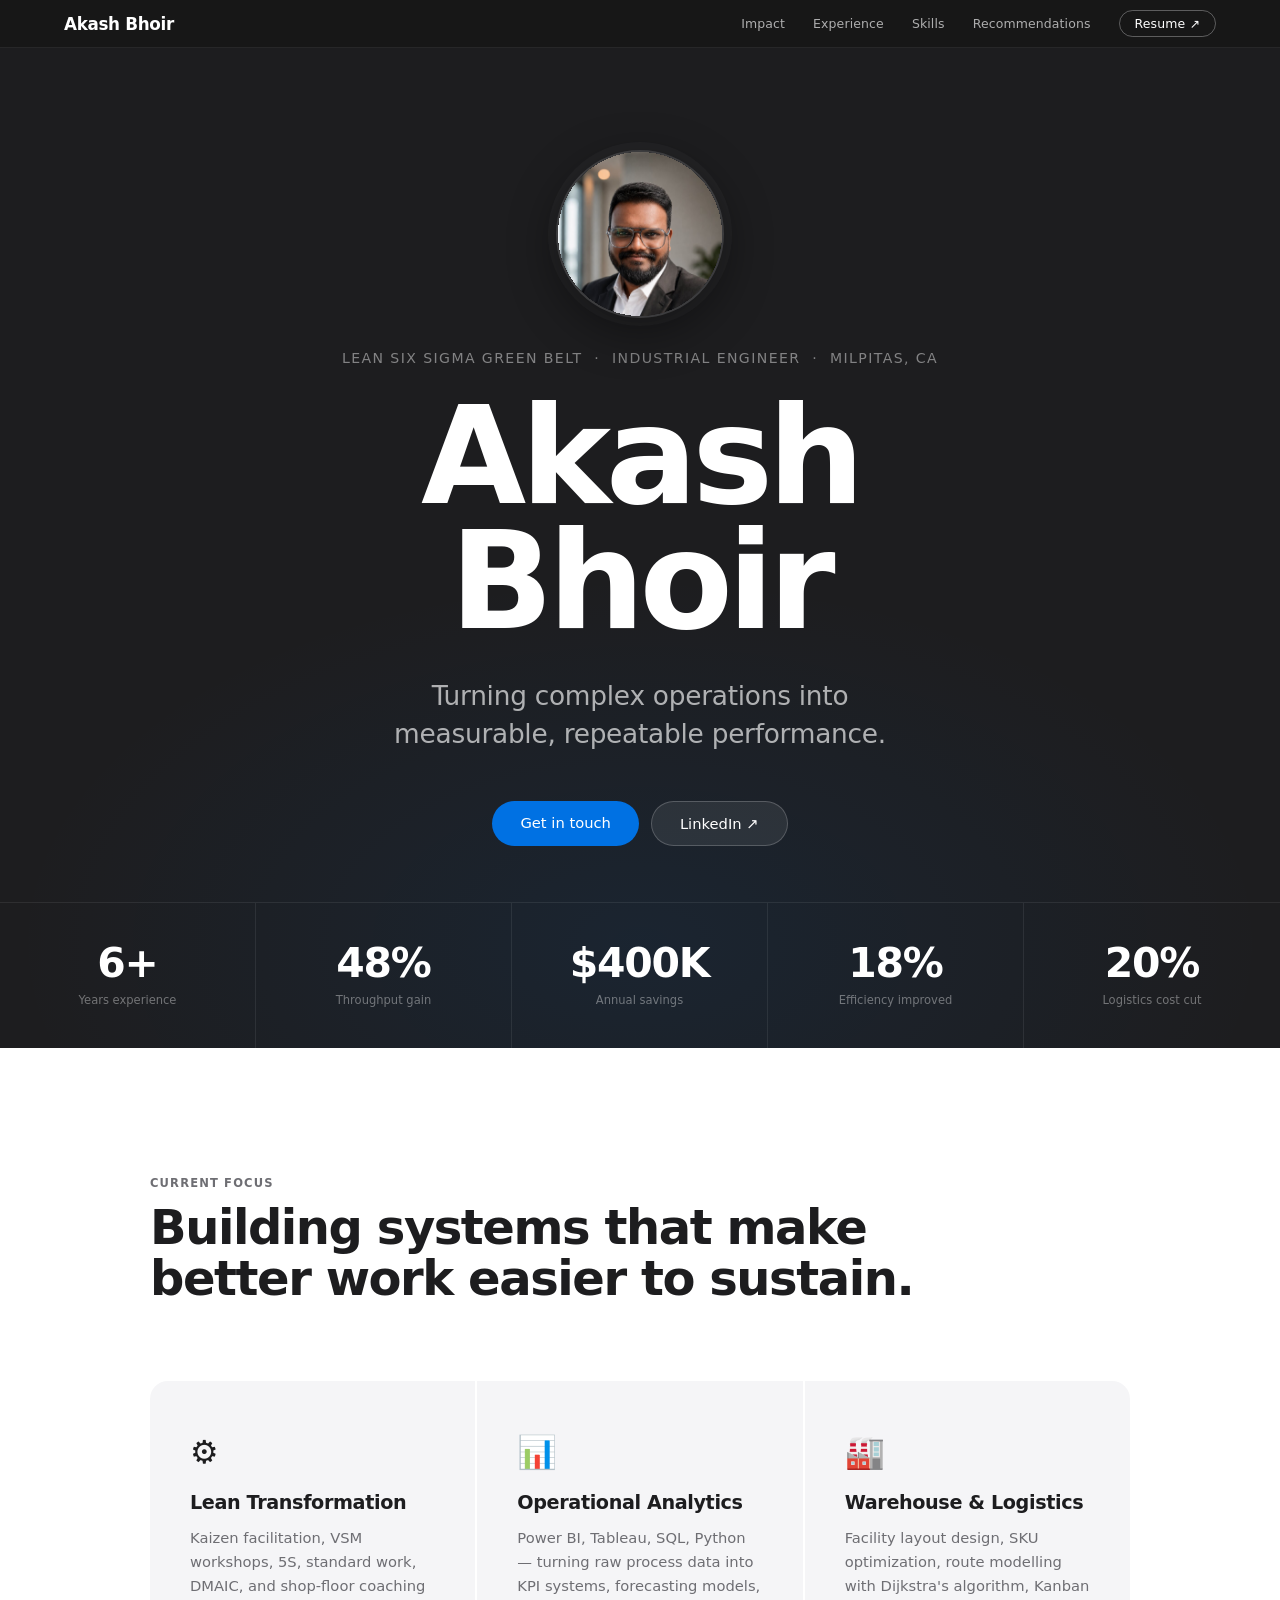
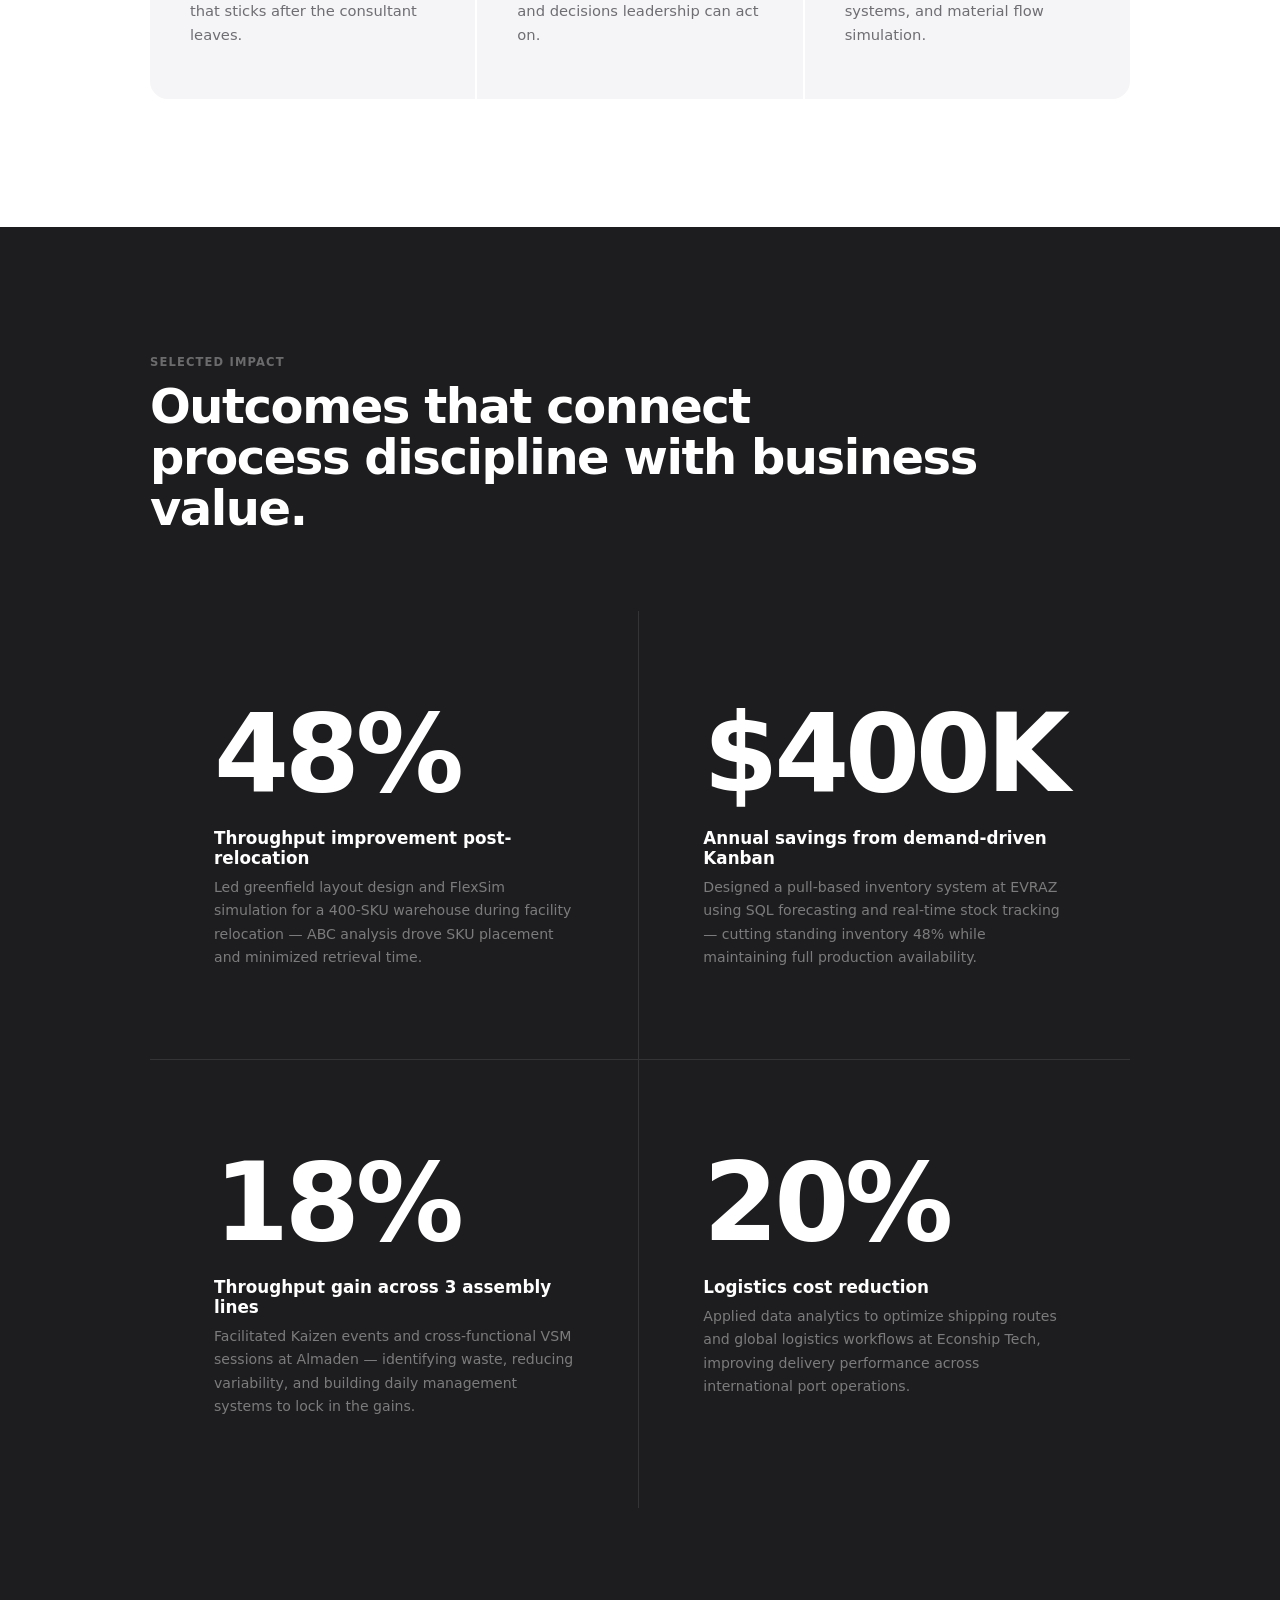
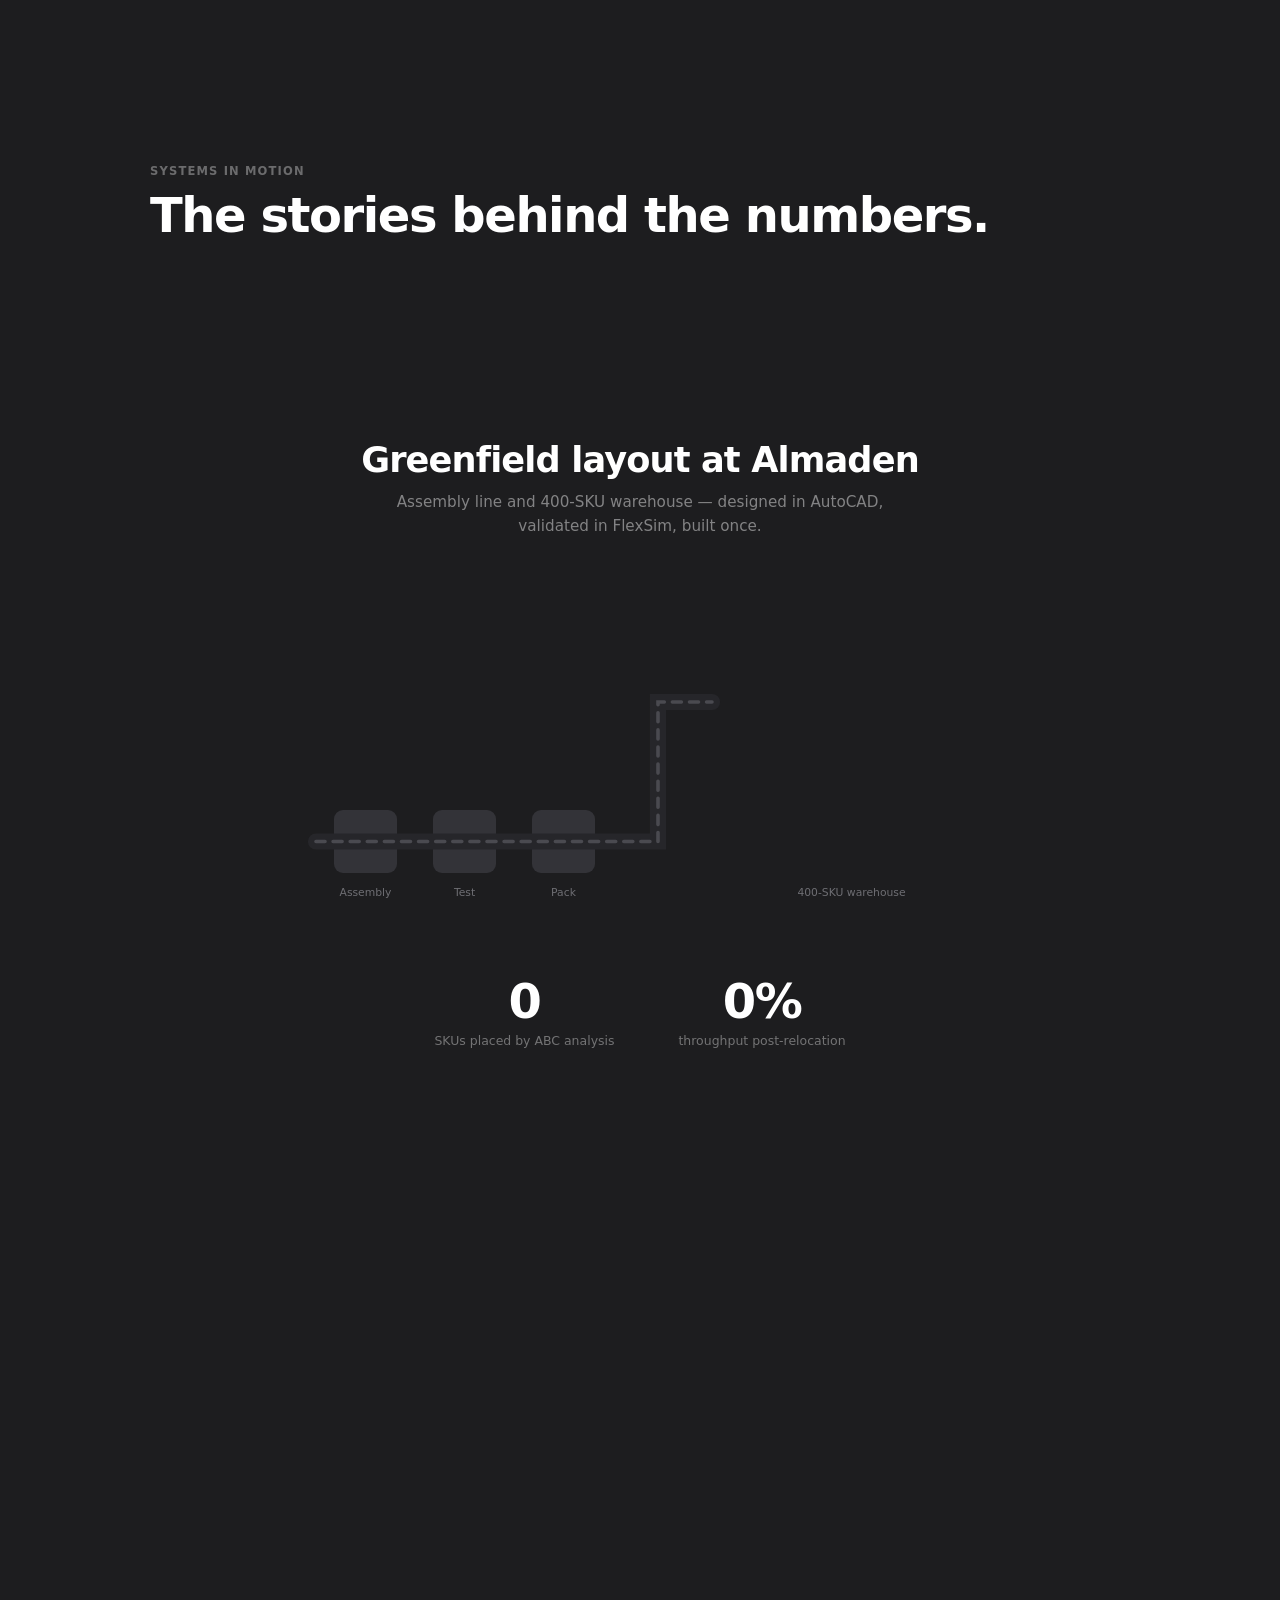
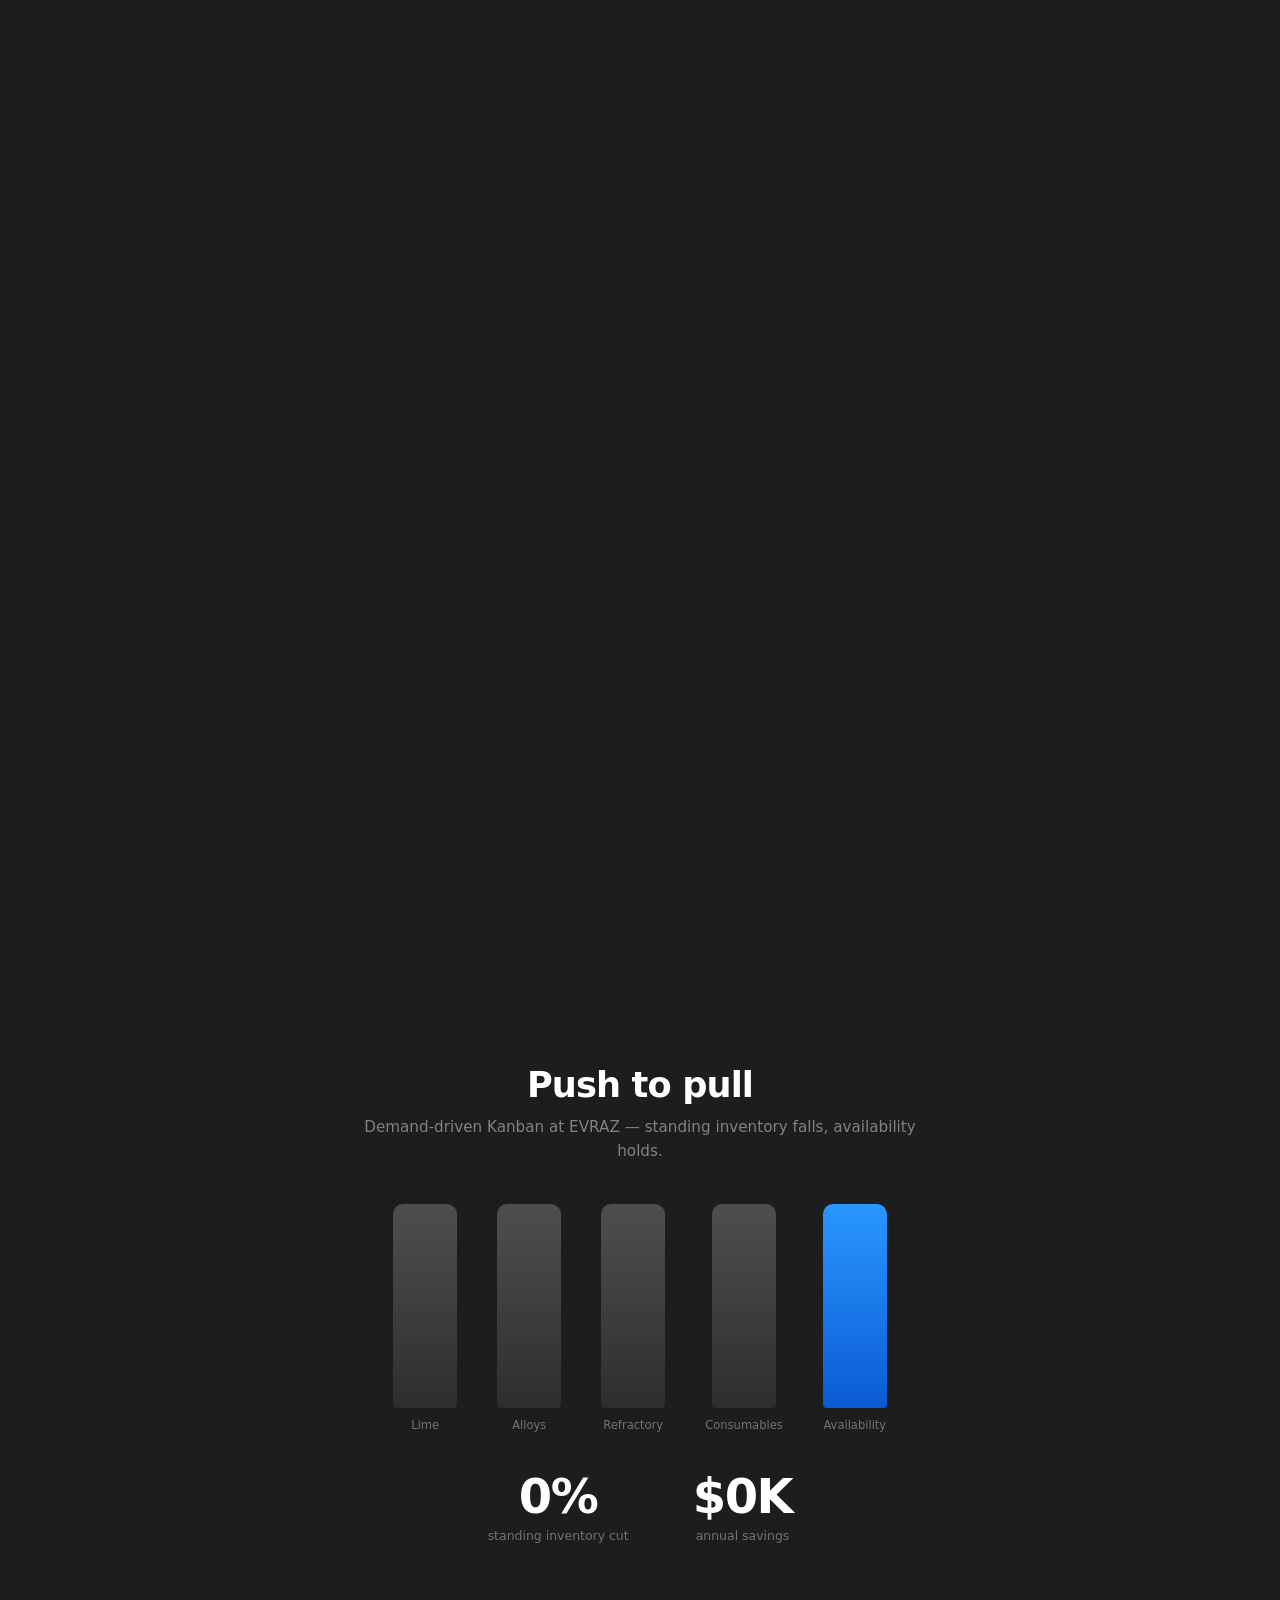
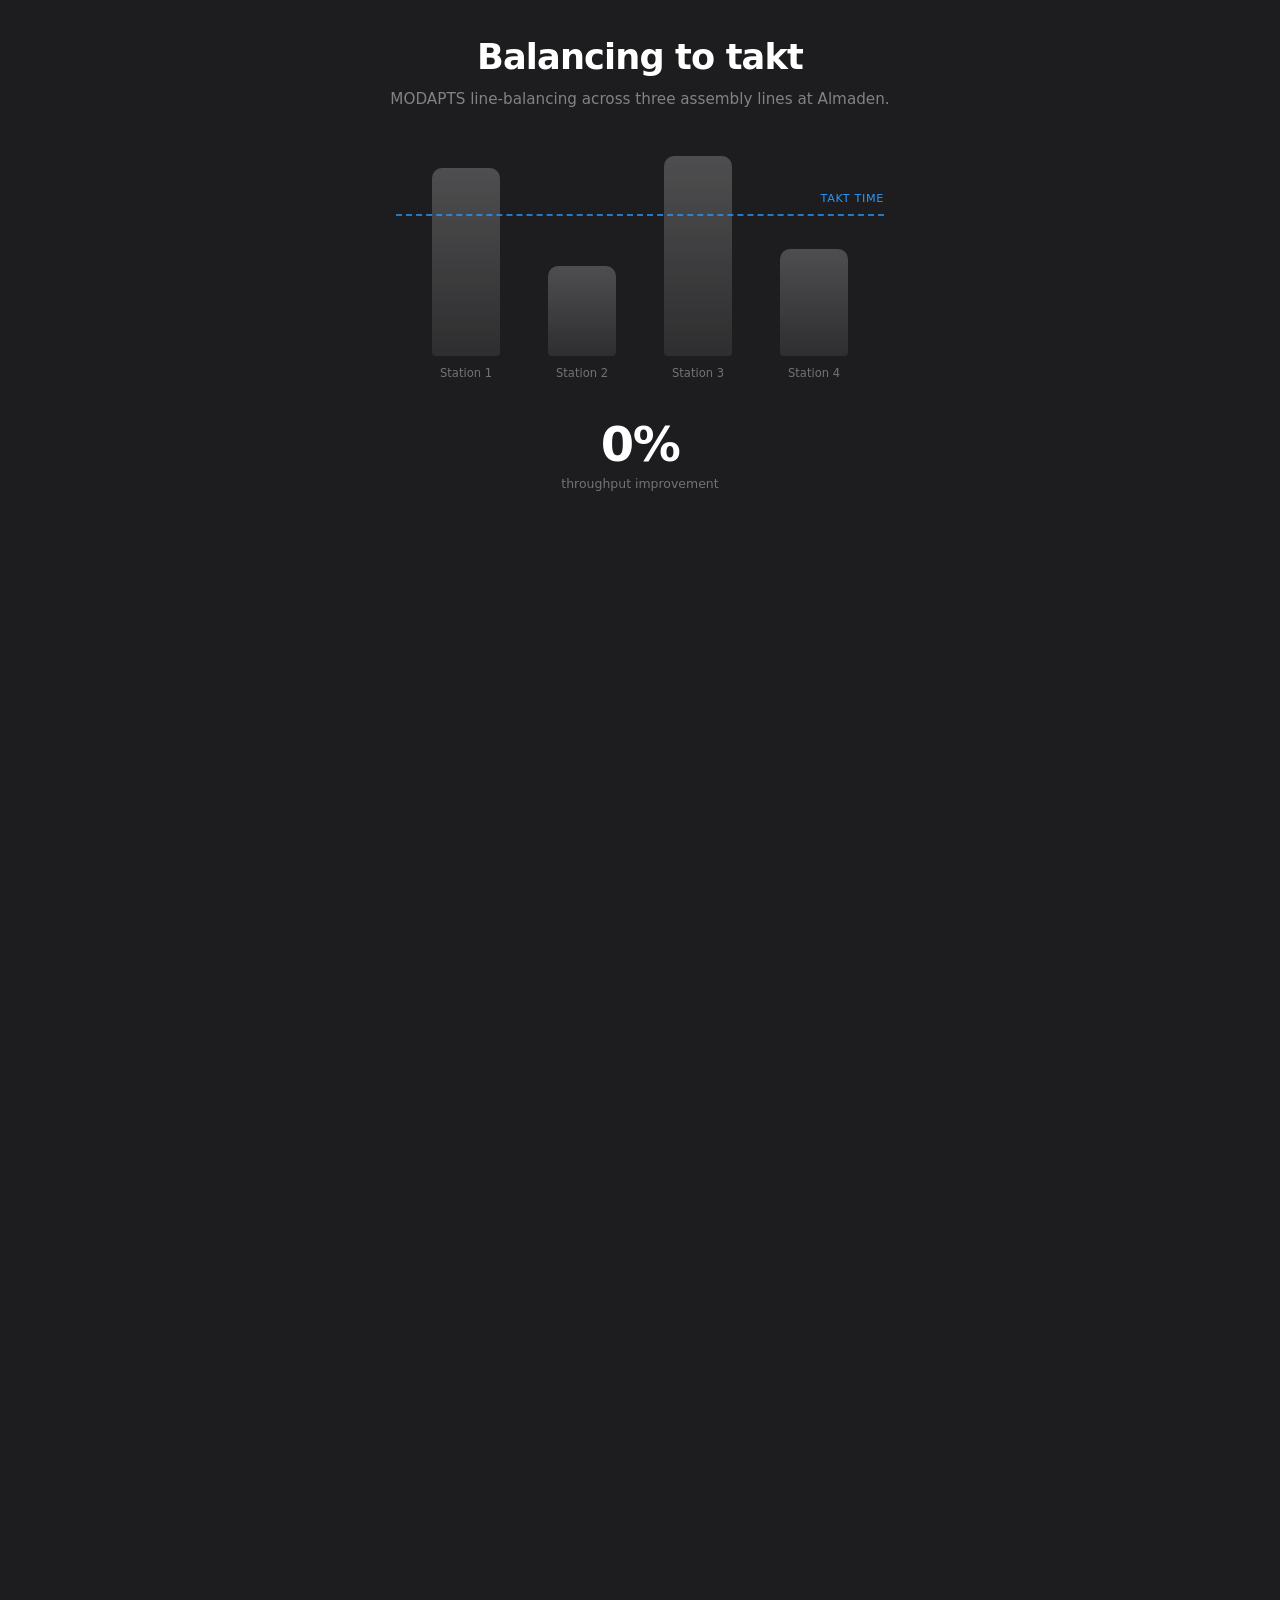
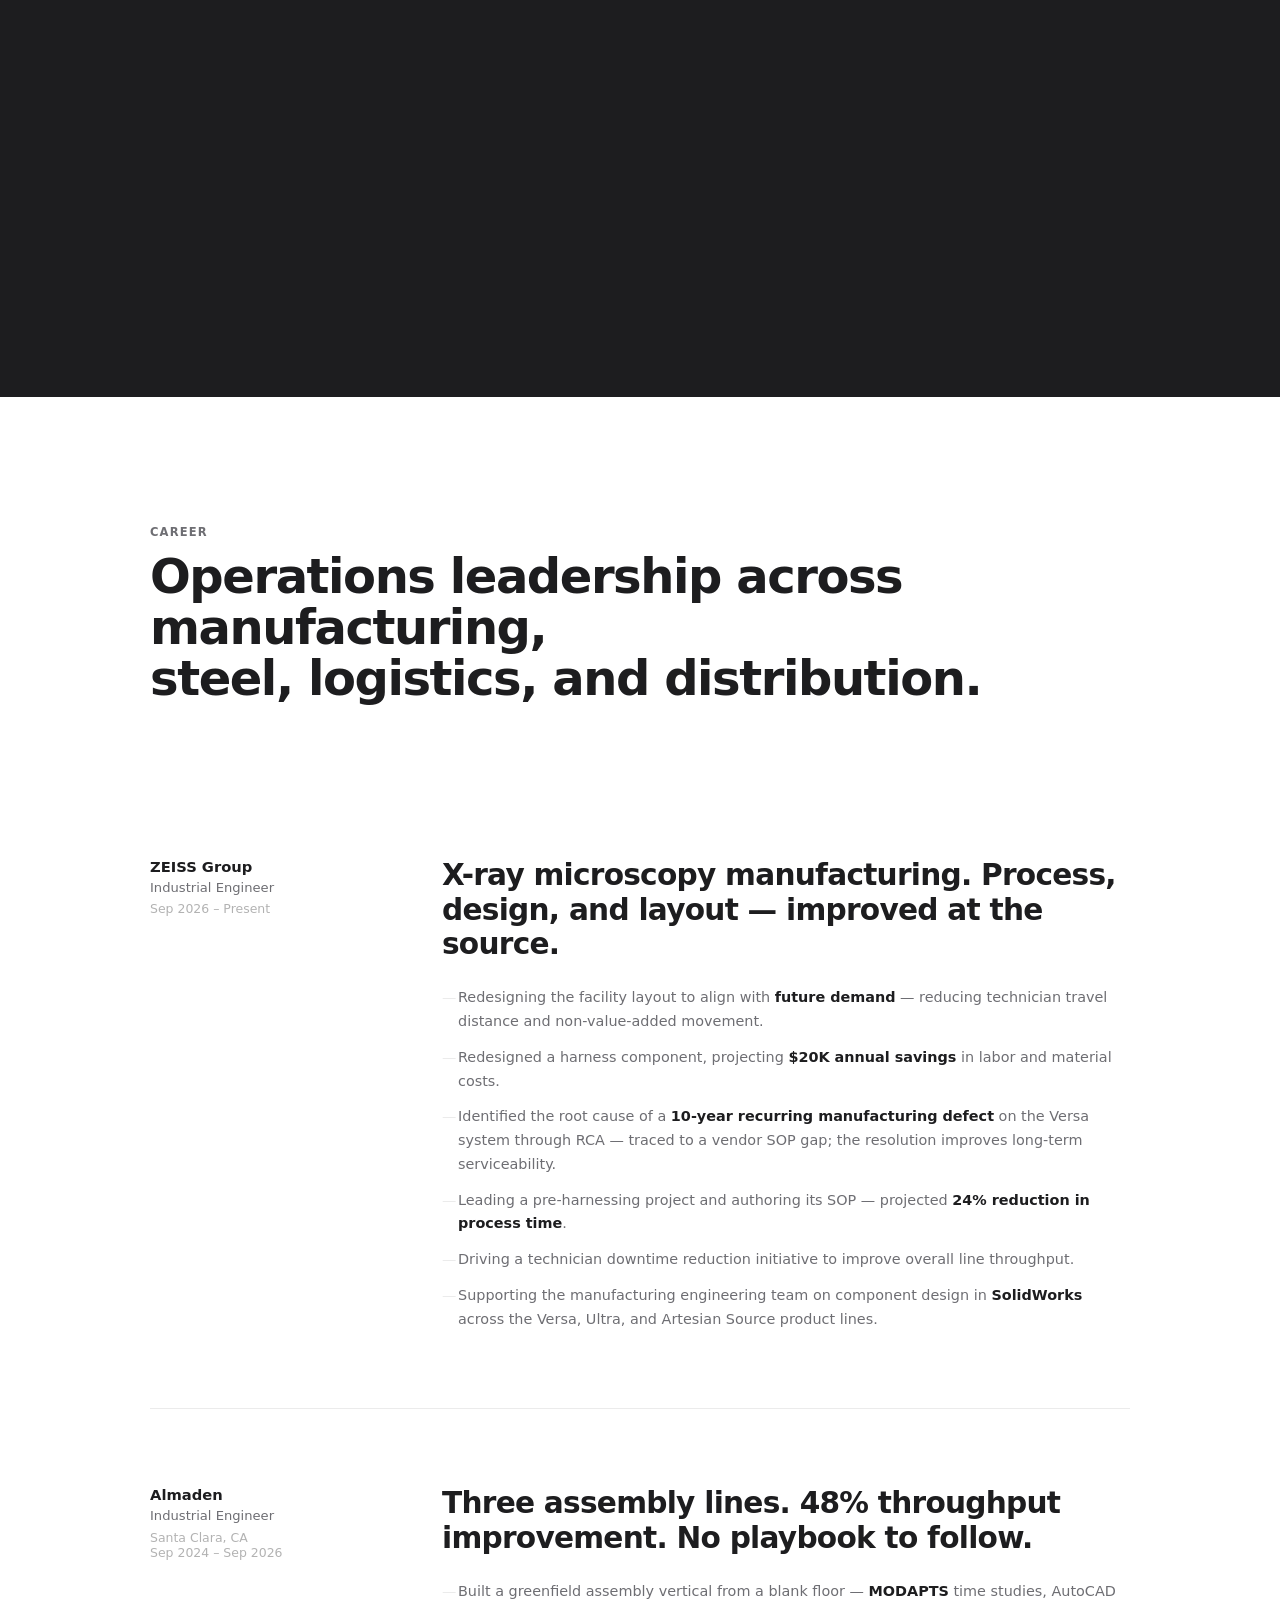
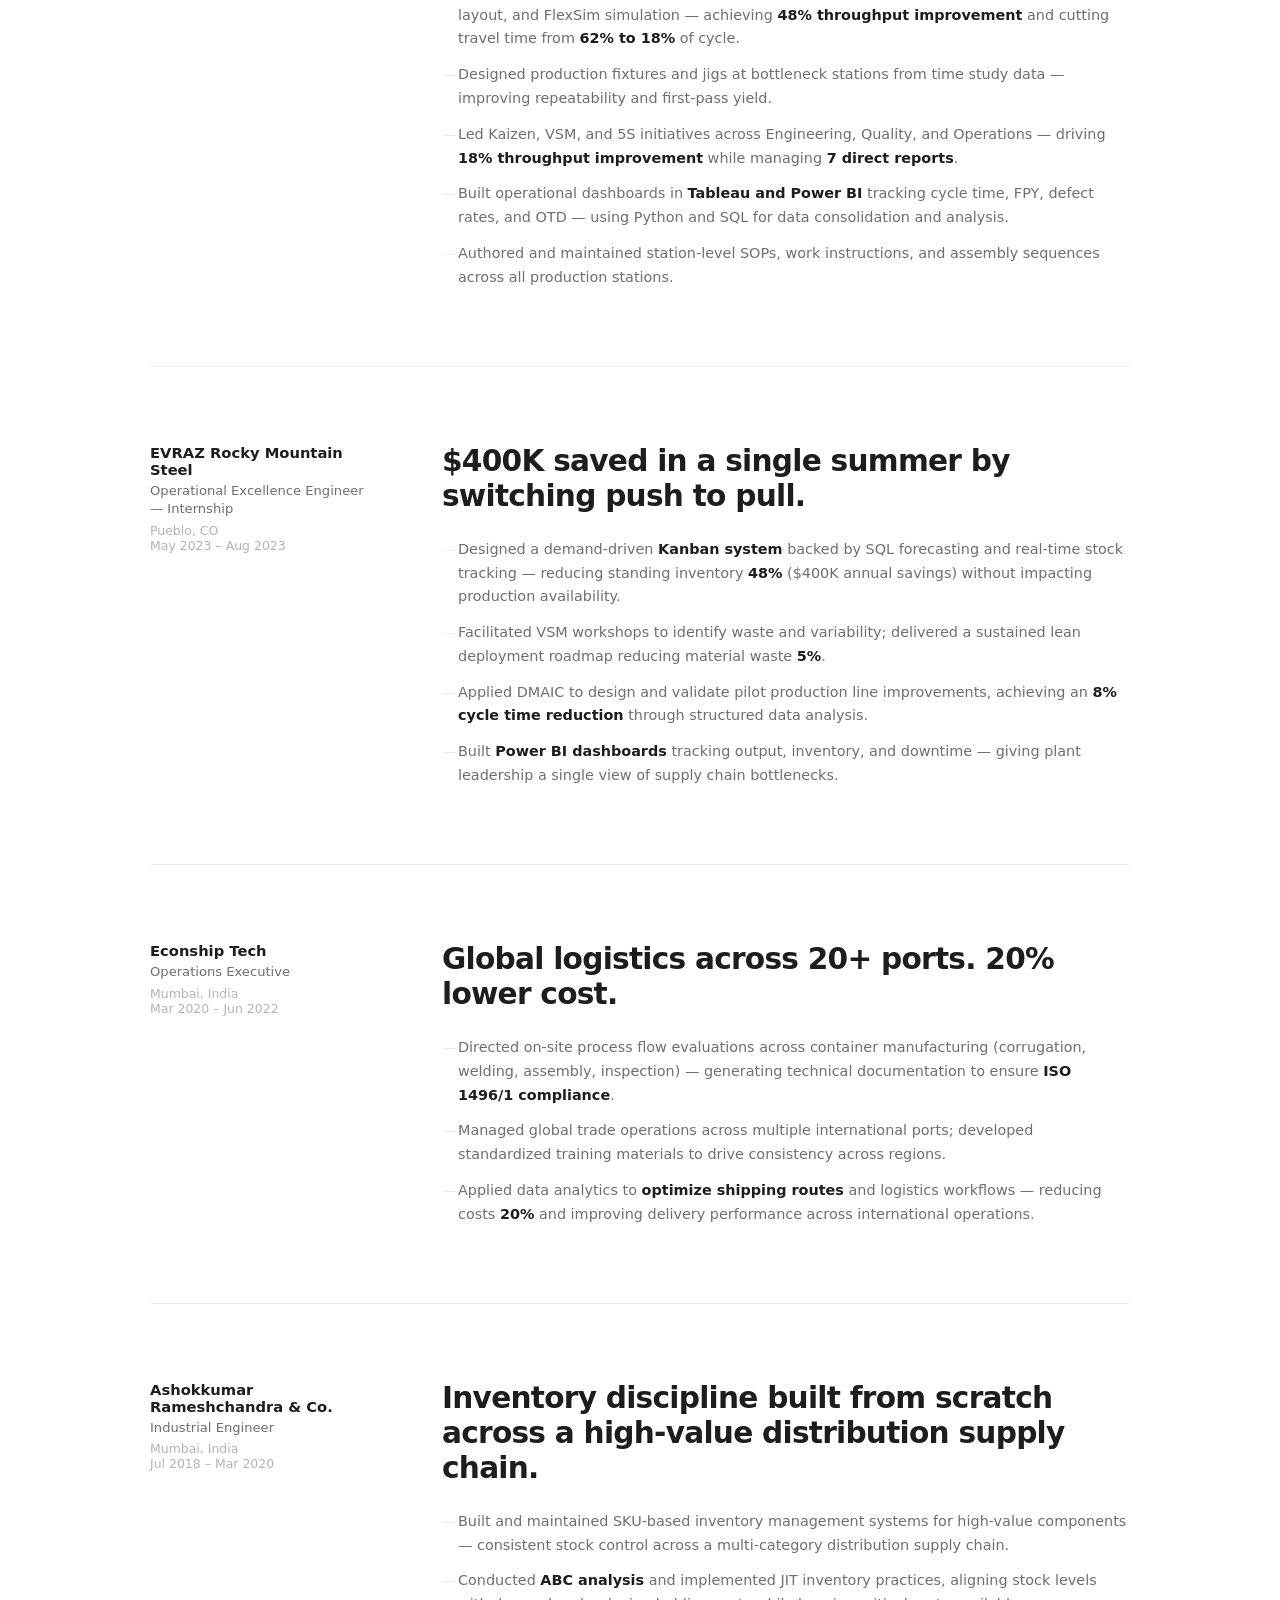
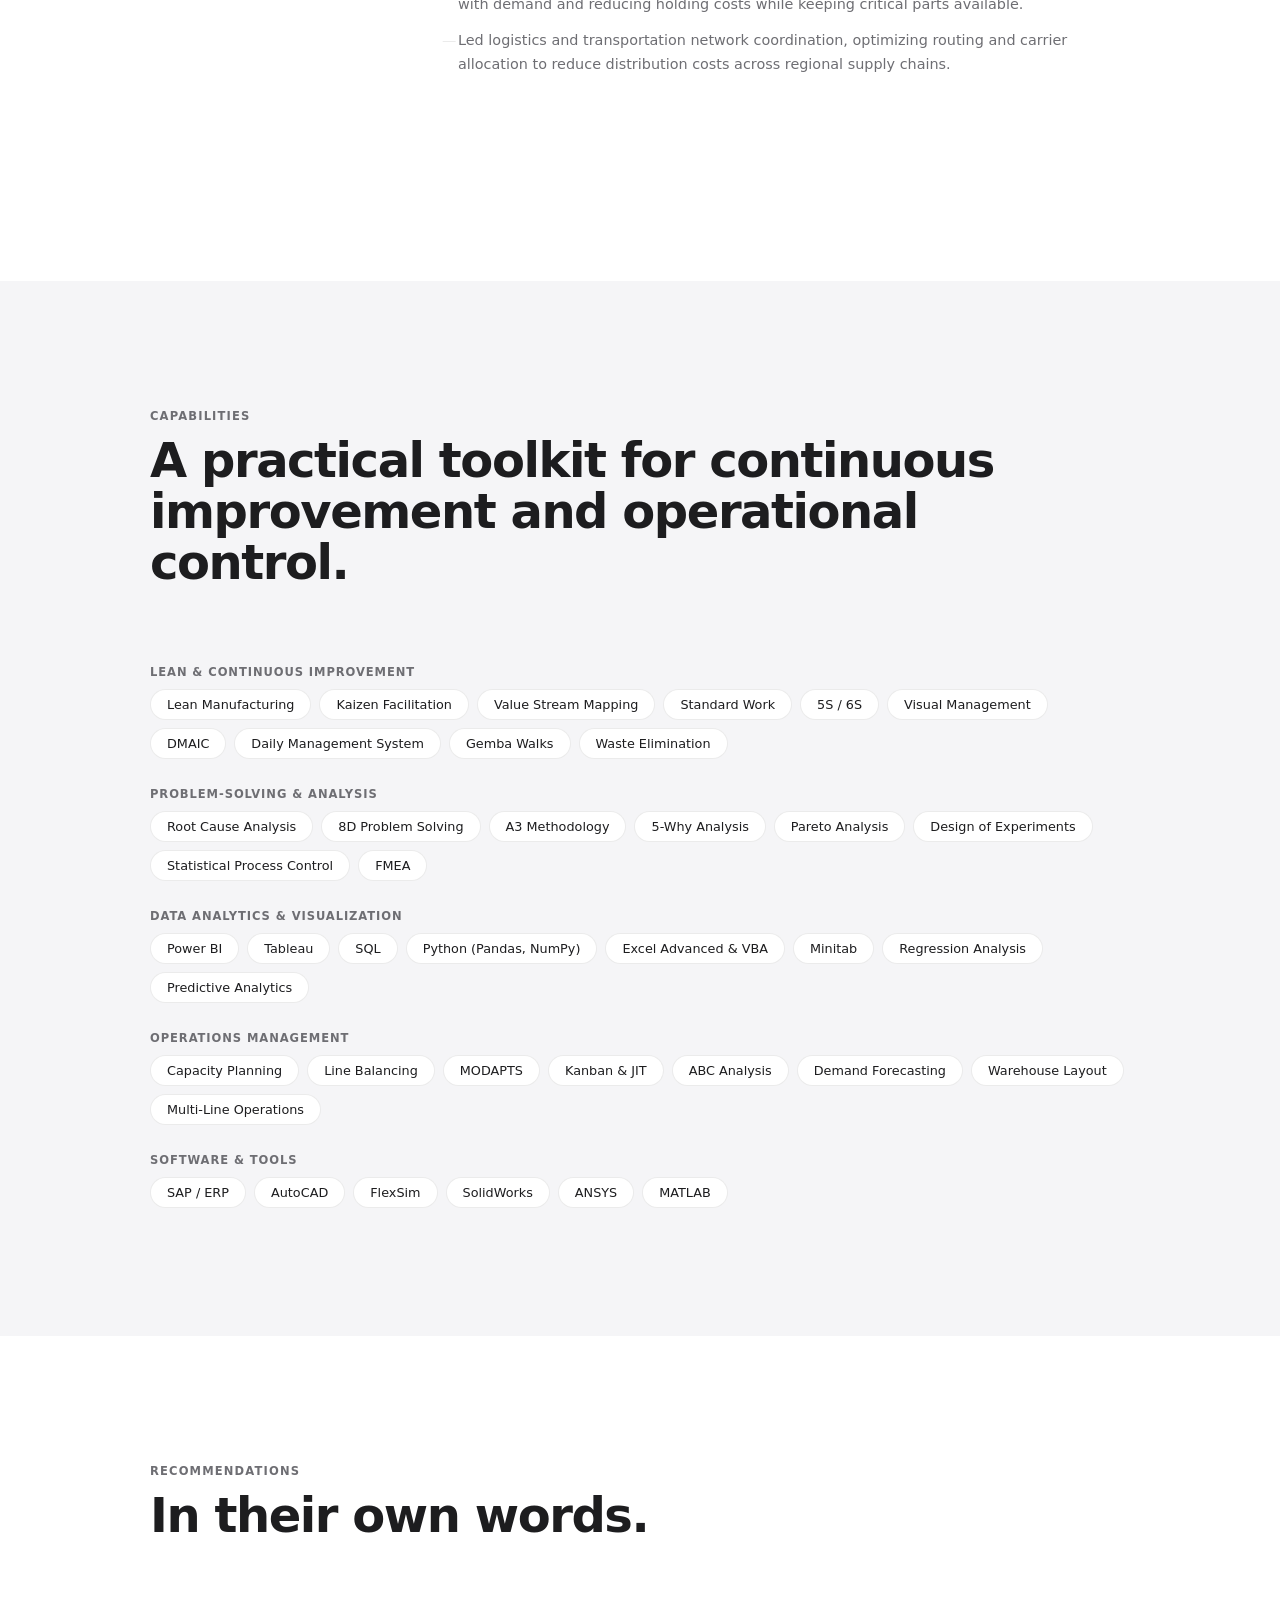
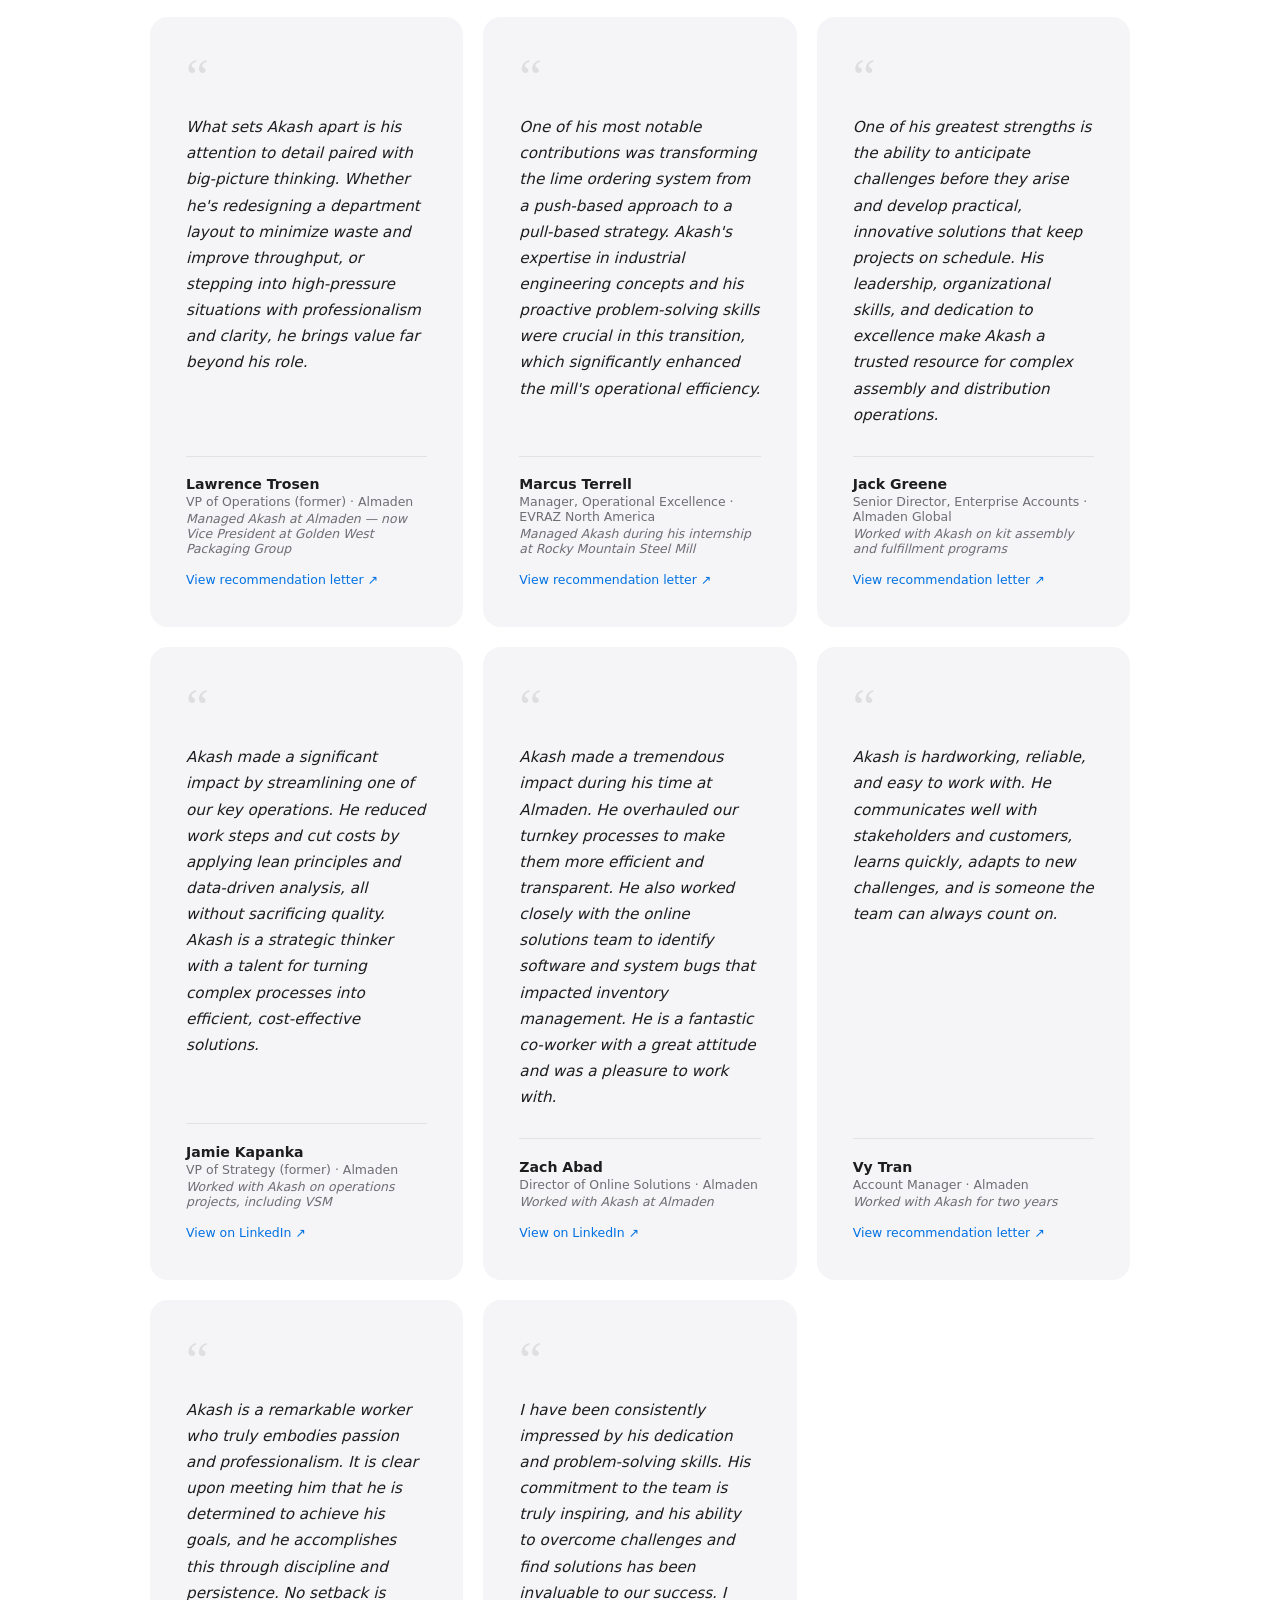
==== commit beb9540a: "Update ZEISS and Almaden experience bullets; update resume to Nov 2026 version" ====
--- a/index.html
+++ b/index.html
@@ -26,7 +26,7 @@
       <a href="#experience">Experience</a>
       <a href="#skills">Skills</a>
       <a href="#recommendations">Recommendations</a>
-      <a class="nav-resume" href="assets/Akash_Bhoir_0705.pdf" target="_blank" rel="noreferrer">Resume ↗</a>
+      <a class="nav-resume" href="assets/Akash_Bhoir_resume_1109.pdf" target="_blank" rel="noreferrer">Resume ↗</a>
     </div>
   </div>
 </nav>
@@ -247,10 +247,12 @@
         <div class="exp-right">
           <div class="exp-head">X-ray microscopy manufacturing. Process, design, and layout — improved at the source.</div>
           <ul class="exp-bullets">
-            <li>Leading production process improvement initiatives on the <b>X-ray microscopy instrument manufacturing line</b> — analyzing process flow, cycle times, and labor utilization to identify inefficiencies and implement targeted improvements.</li>
-            <li>Authoring and releasing <b>Engineering Change Orders (ECOs)</b> through document control to formalize process changes; ensuring SOPs, work instructions, and manufacturing documentation are updated, reviewed, and approved through the change management workflow before implementation on the production floor.</li>
-            <li>Redesigning instrument subcomponents in <b>SolidWorks</b> to resolve underlying assembly and manufacturability issues identified during production — bridging IE and mechanical engineering to implement <b>DFM-driven design fixes</b> directly at the source.</li>
-            <li>Redesigned the production floor layout in <b>AutoCAD</b> to optimize material flow and space utilization; currently coordinating implementation on the live production floor.</li>
+            <li>Redesigning the facility layout to align with <b>future demand</b> — reducing technician travel distance and non-value-added movement.</li>
+            <li>Redesigned a harness component, projecting <b>$20K annual savings</b> in labor and material costs.</li>
+            <li>Identified the root cause of a <b>10-year recurring manufacturing defect</b> on the Versa system through RCA — traced to a vendor SOP gap; the resolution improves long-term serviceability.</li>
+            <li>Leading a pre-harnessing project and authoring its SOP — projected <b>24% reduction in process time</b>.</li>
+            <li>Driving a technician downtime reduction initiative to improve overall line throughput.</li>
+            <li>Supporting the manufacturing engineering team on component design in <b>SolidWorks</b> across the Versa, Ultra, and Artesian Source product lines.</li>
           </ul>
         </div>
       </div>
@@ -264,12 +266,11 @@
         <div class="exp-right">
           <div class="exp-head">Three assembly lines. 48% throughput improvement. No playbook to follow.</div>
           <ul class="exp-bullets">
-            <li>Established governance, standards, and daily management systems tracking <b>OEE, cycle time, and on-time delivery</b> across 3 concurrent lines — scaling from a single-line operation with no prior template.</li>
-            <li>Facilitated Kaizen events and VSM workshops with Quality, Logistics, and Engineering — improving throughput <b>18%</b> and reducing process inefficiencies <b>11%</b>.</li>
-            <li>Coached technicians and supervisors in Standard Work, 5S, and visual management; the CI capability now runs without external facilitation.</li>
-            <li>Executed line balancing studies using <b>MODAPTS</b> to optimize station cycle times against takt time, surfacing bottlenecks before they hit customer delivery.</li>
-            <li>Led greenfield design of assembly line layout and <b>400-SKU warehouse</b> using AutoCAD and FlexSim simulation — ABC analysis optimized SKU placement, achieving <b>48% throughput improvement</b> post-relocation.</li>
-            <li>Designed an intelligent picker-routing system for a <b>13,200-SKU, 16,600-location warehouse</b> using Dijkstra's shortest-path algorithm in Python.</li>
+            <li>Built a greenfield assembly vertical from a blank floor — <b>MODAPTS</b> time studies, AutoCAD layout, and FlexSim simulation — achieving <b>48% throughput improvement</b> and cutting travel time from <b>62% to 18%</b> of cycle.</li>
+            <li>Designed production fixtures and jigs at bottleneck stations from time study data — improving repeatability and first-pass yield.</li>
+            <li>Led Kaizen, VSM, and 5S initiatives across Engineering, Quality, and Operations — driving <b>18% throughput improvement</b> while managing <b>7 direct reports</b>.</li>
+            <li>Built operational dashboards in <b>Tableau and Power BI</b> tracking cycle time, FPY, defect rates, and OTD — using Python and SQL for data consolidation and analysis.</li>
+            <li>Authored and maintained station-level SOPs, work instructions, and assembly sequences across all production stations.</li>
           </ul>
         </div>
       </div>
@@ -459,7 +460,7 @@
     </div>
     <div class="footer-r">
       <a href="https://linkedin.com/in/abhoir/" target="_blank" rel="noreferrer">LinkedIn ↗</a>
-      <a href="assets/Akash_Bhoir_0705.pdf" target="_blank" rel="noreferrer">Resume ↗</a>
+      <a href="assets/Akash_Bhoir_resume_1109.pdf" target="_blank" rel="noreferrer">Resume ↗</a>
       <a href="#hero">Back to top</a>
     </div>
   </div>
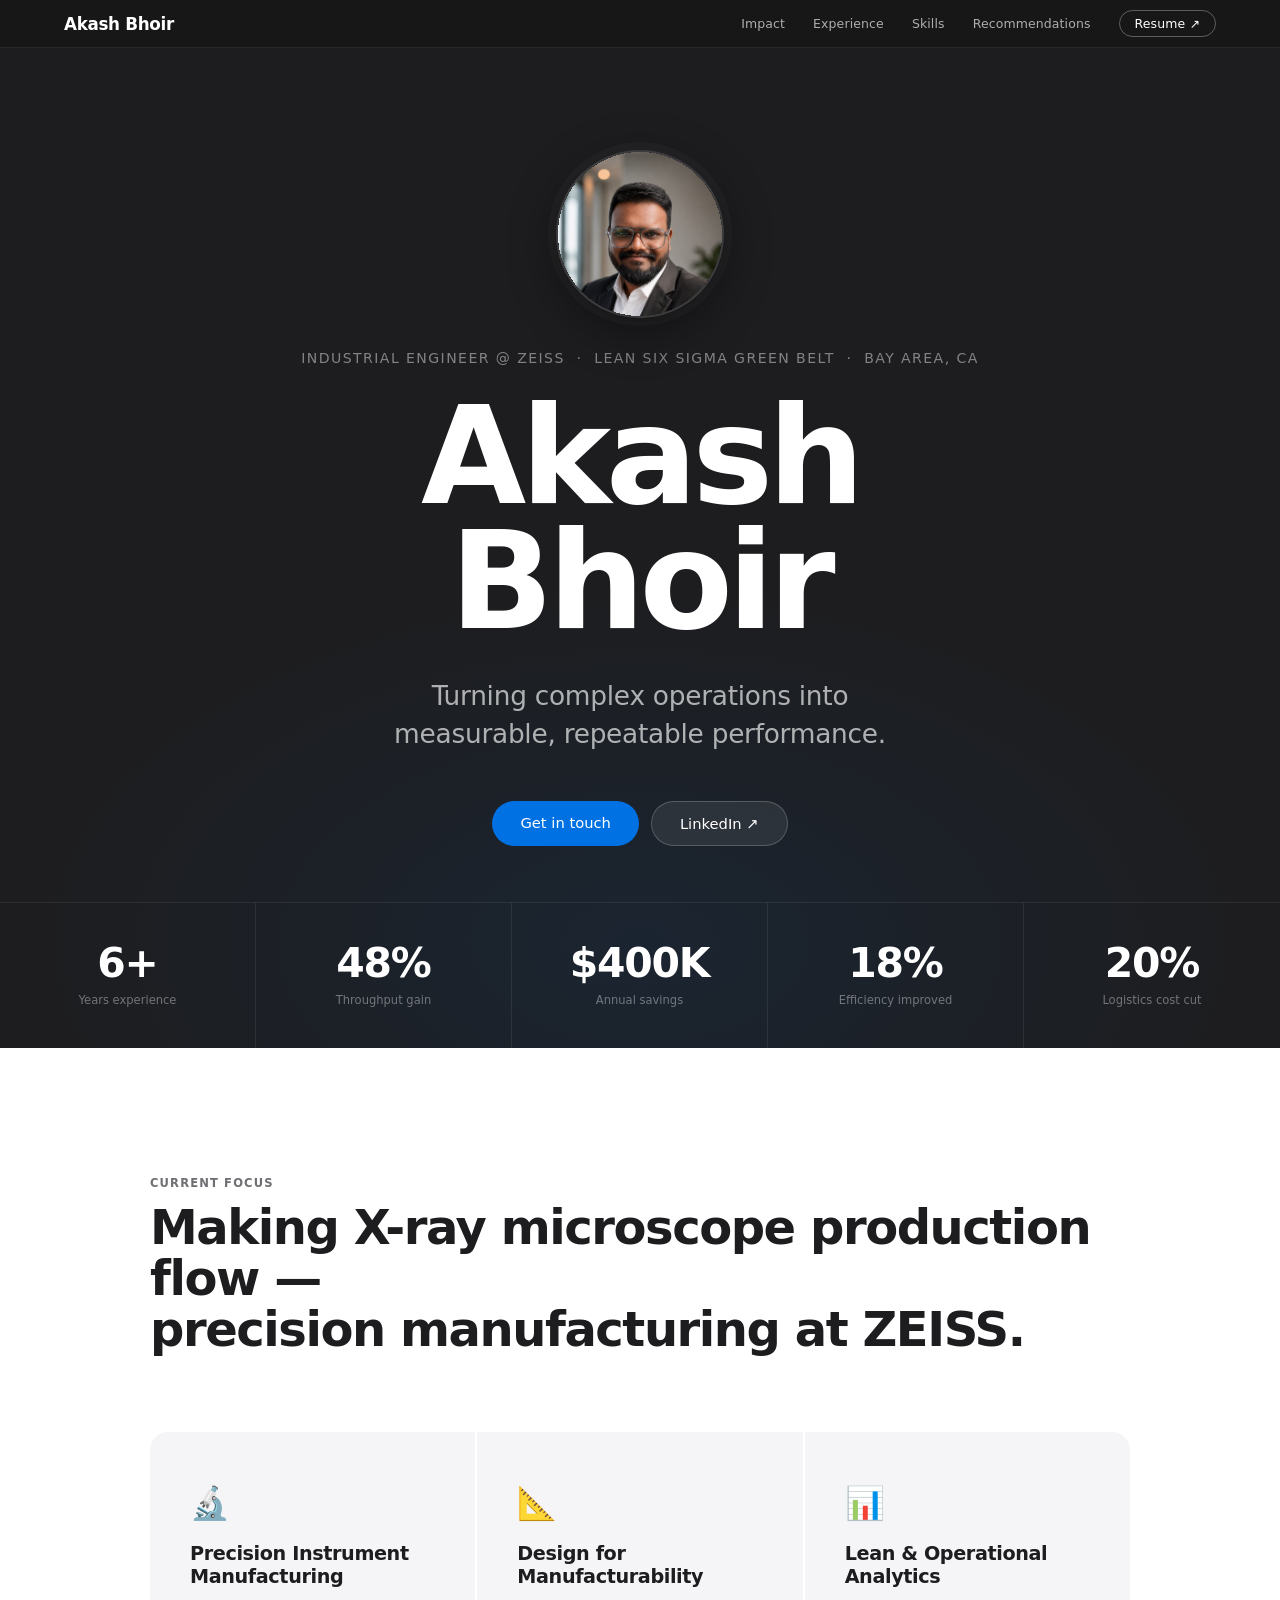
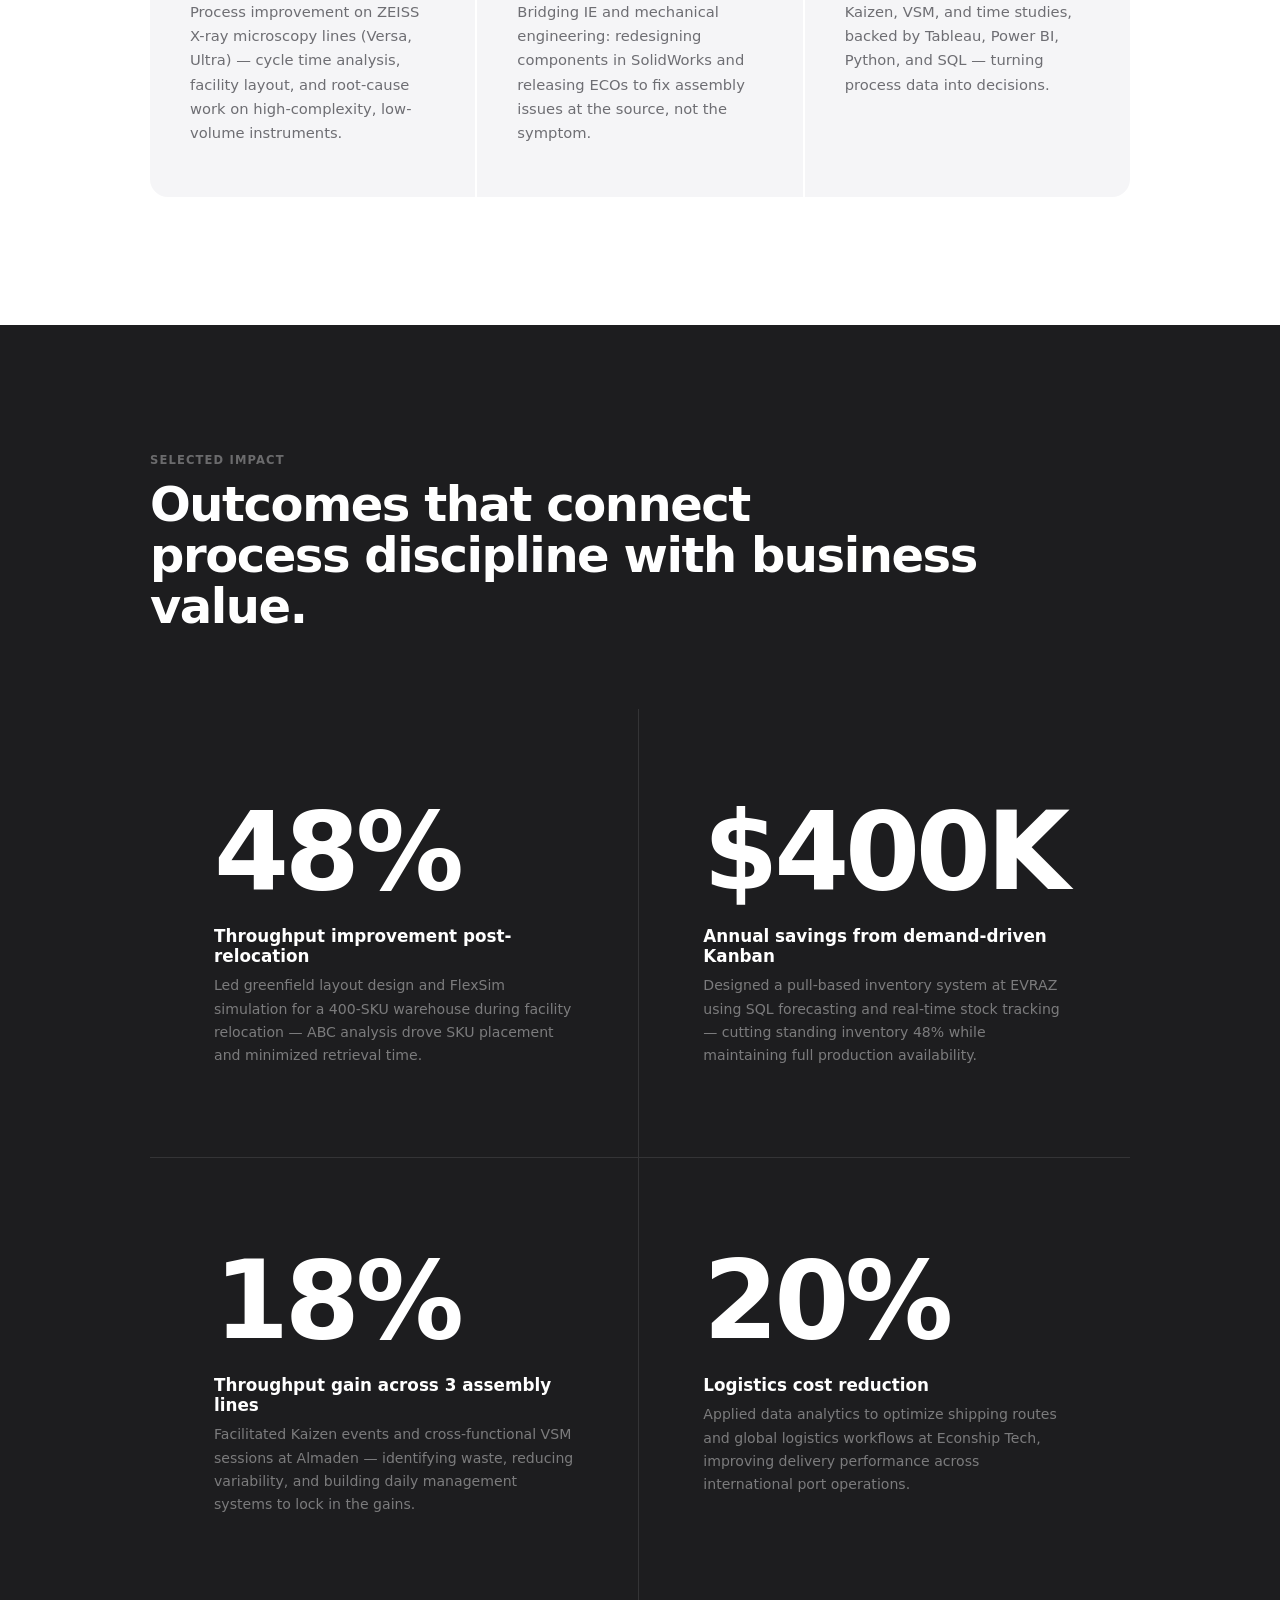
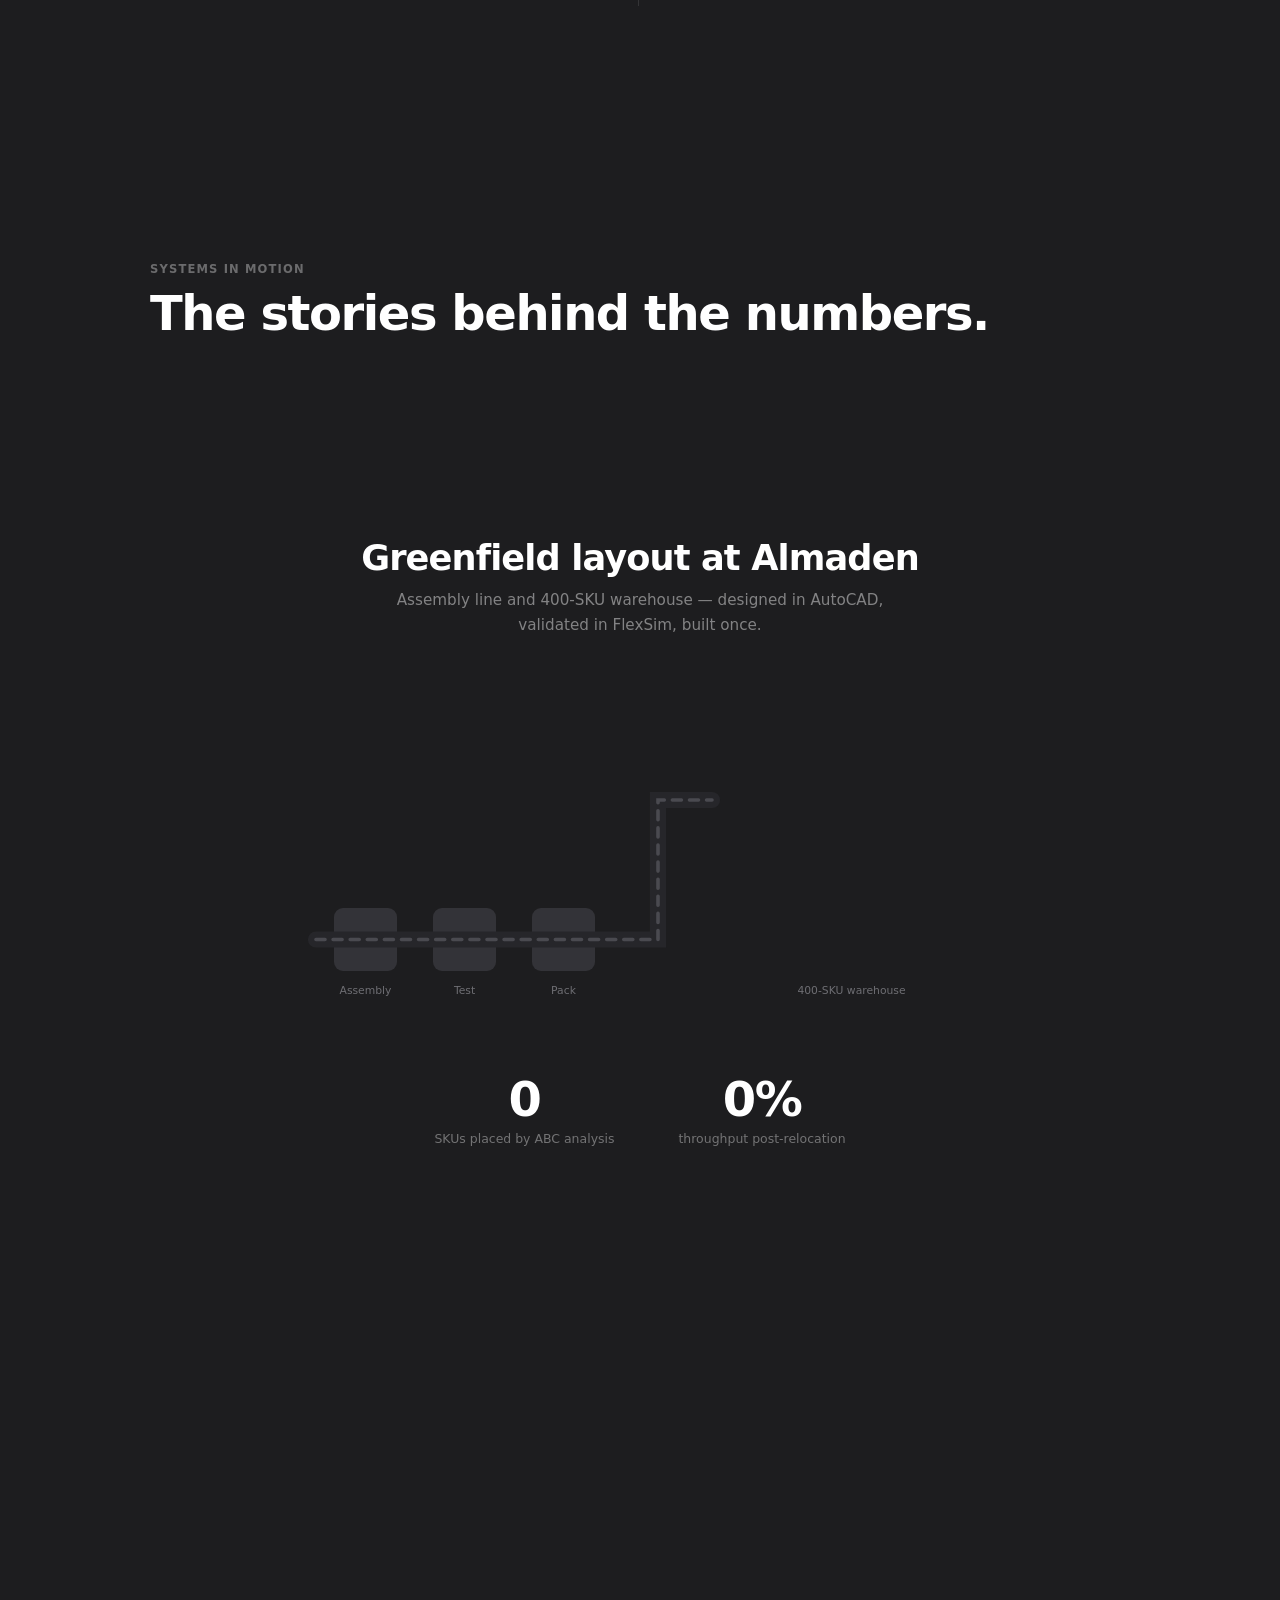
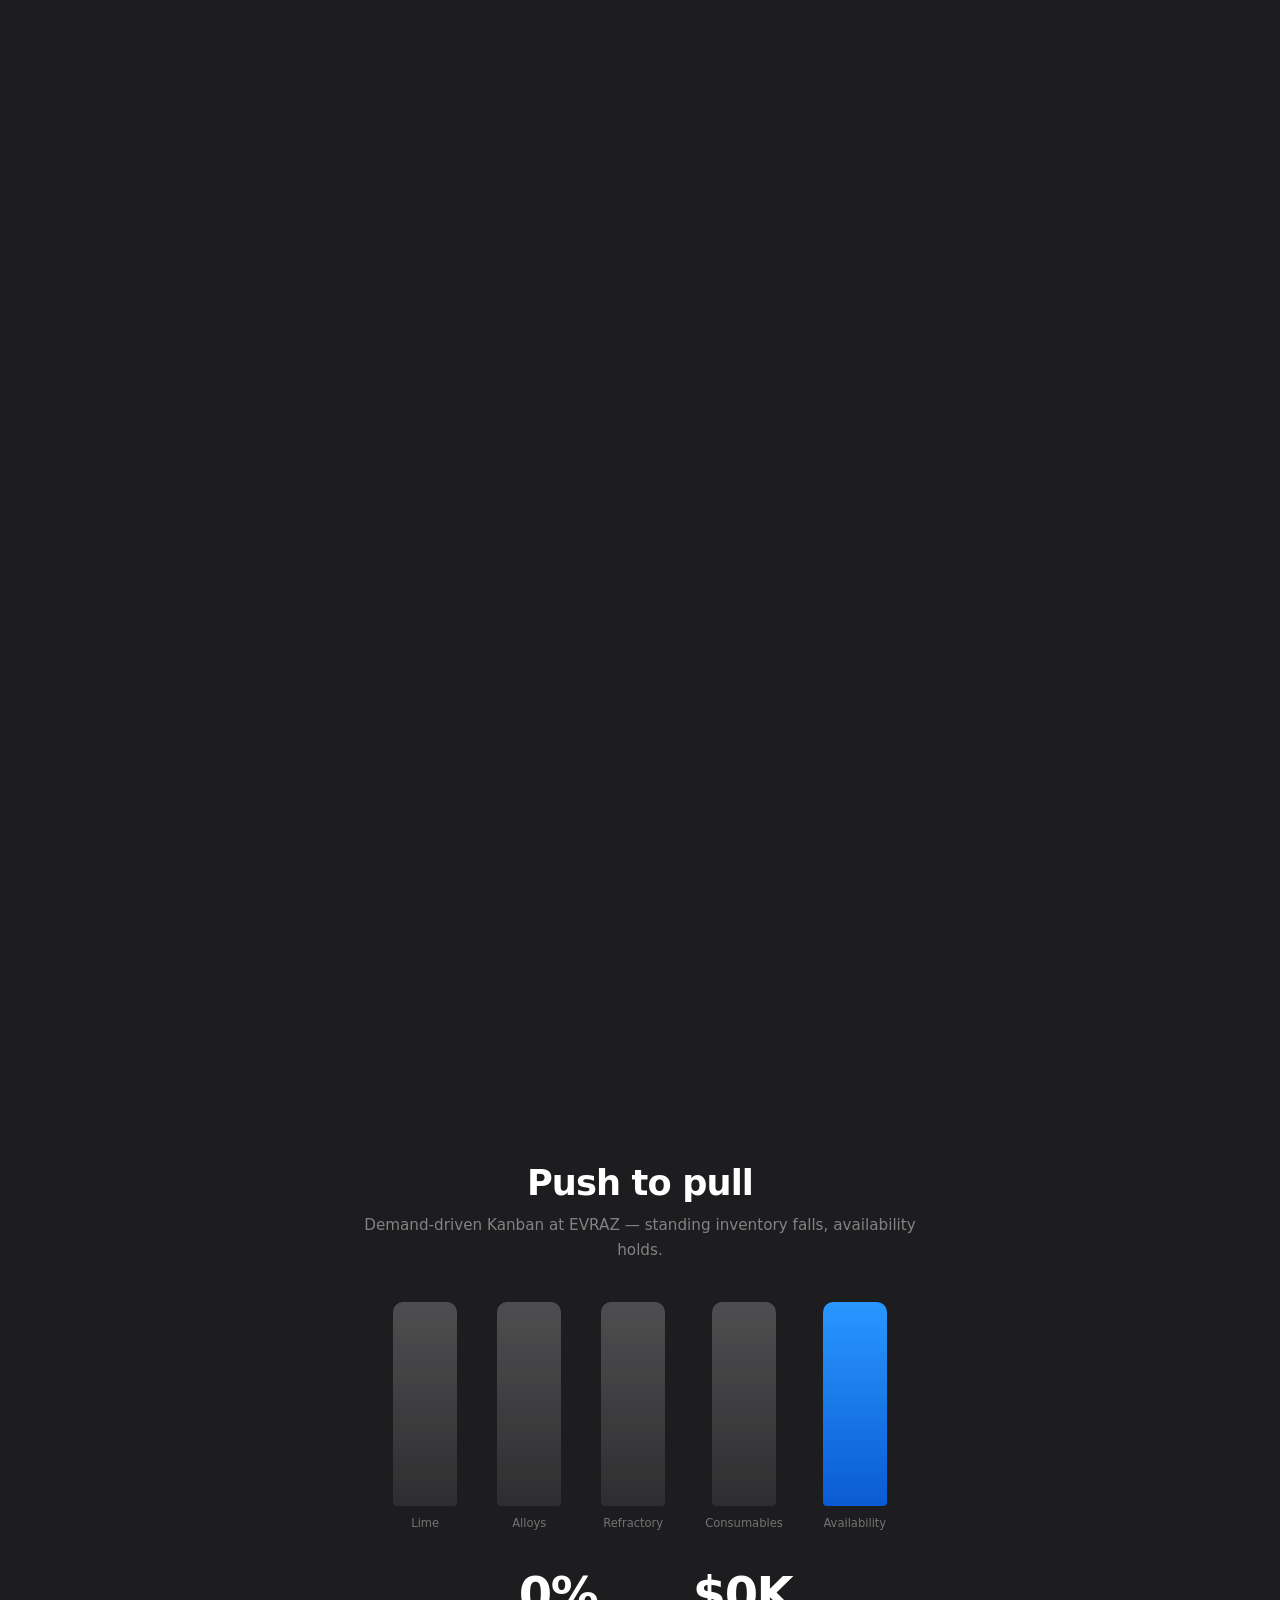
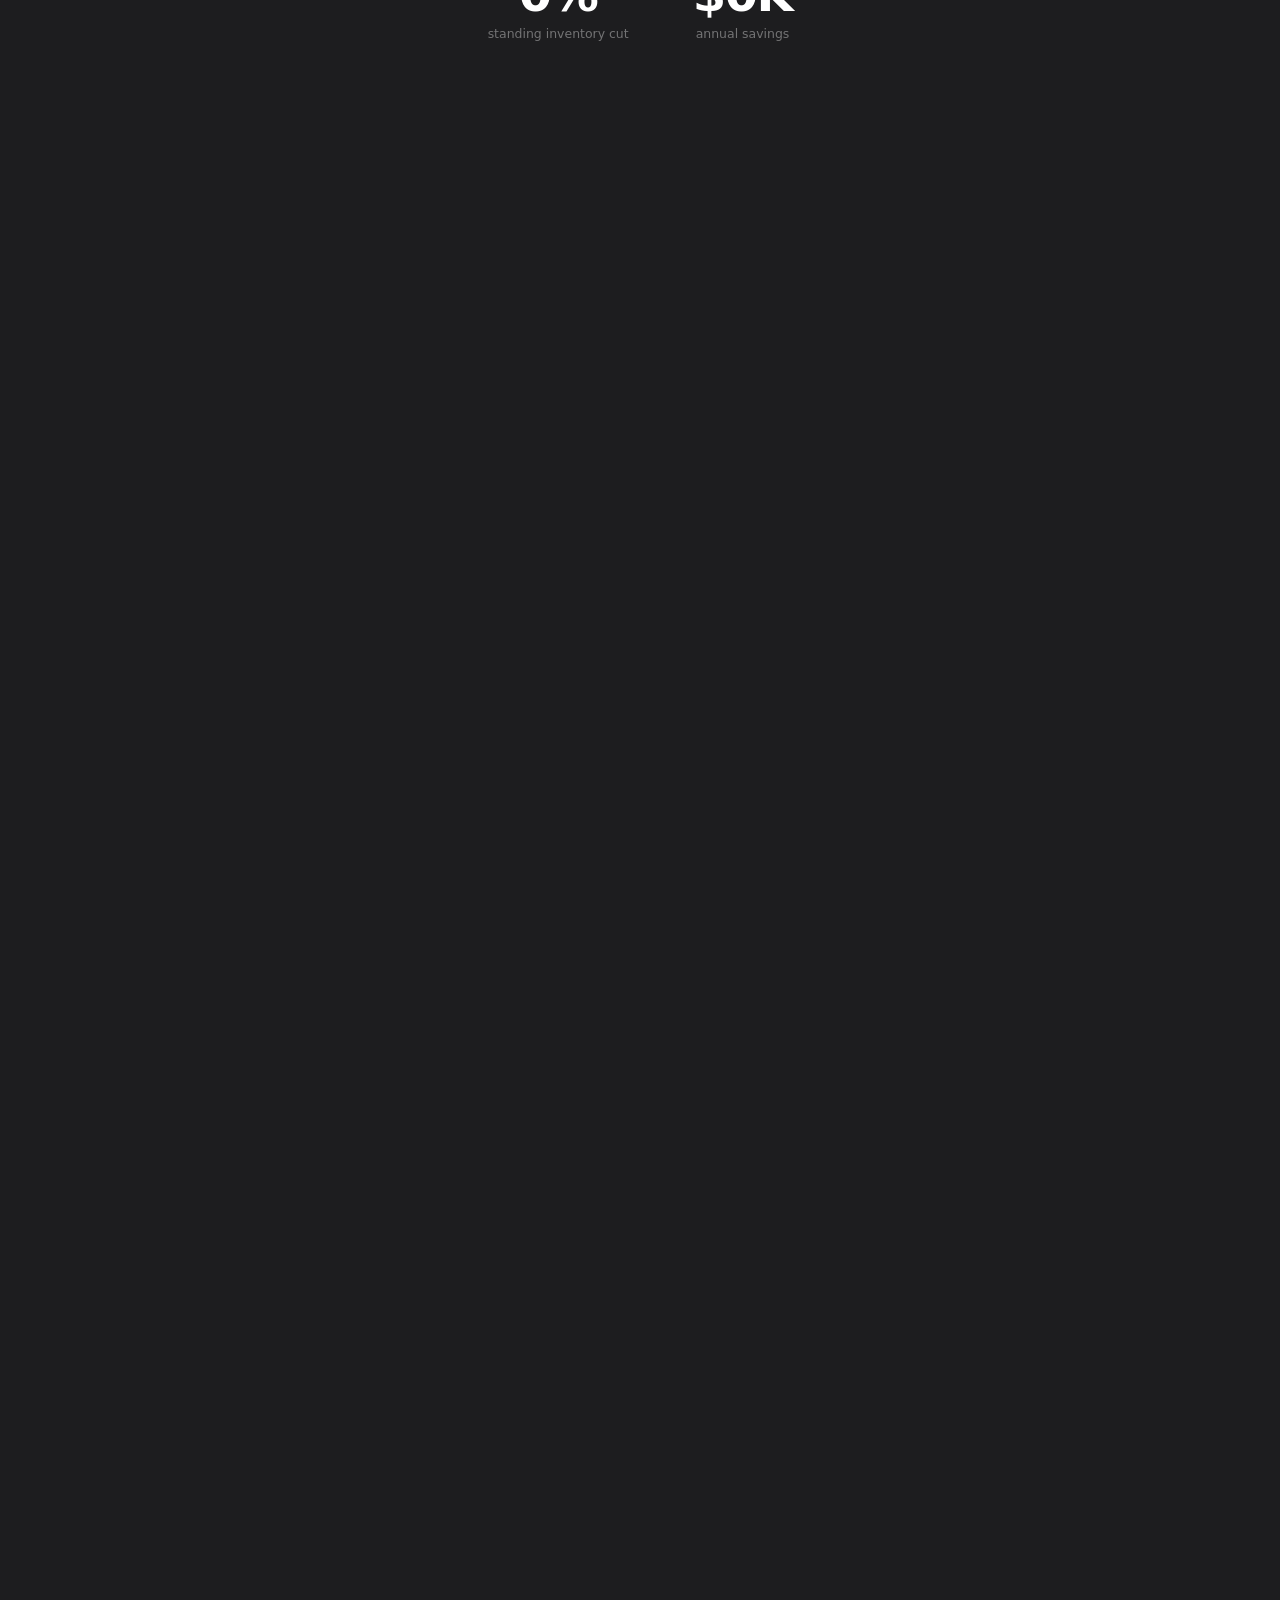
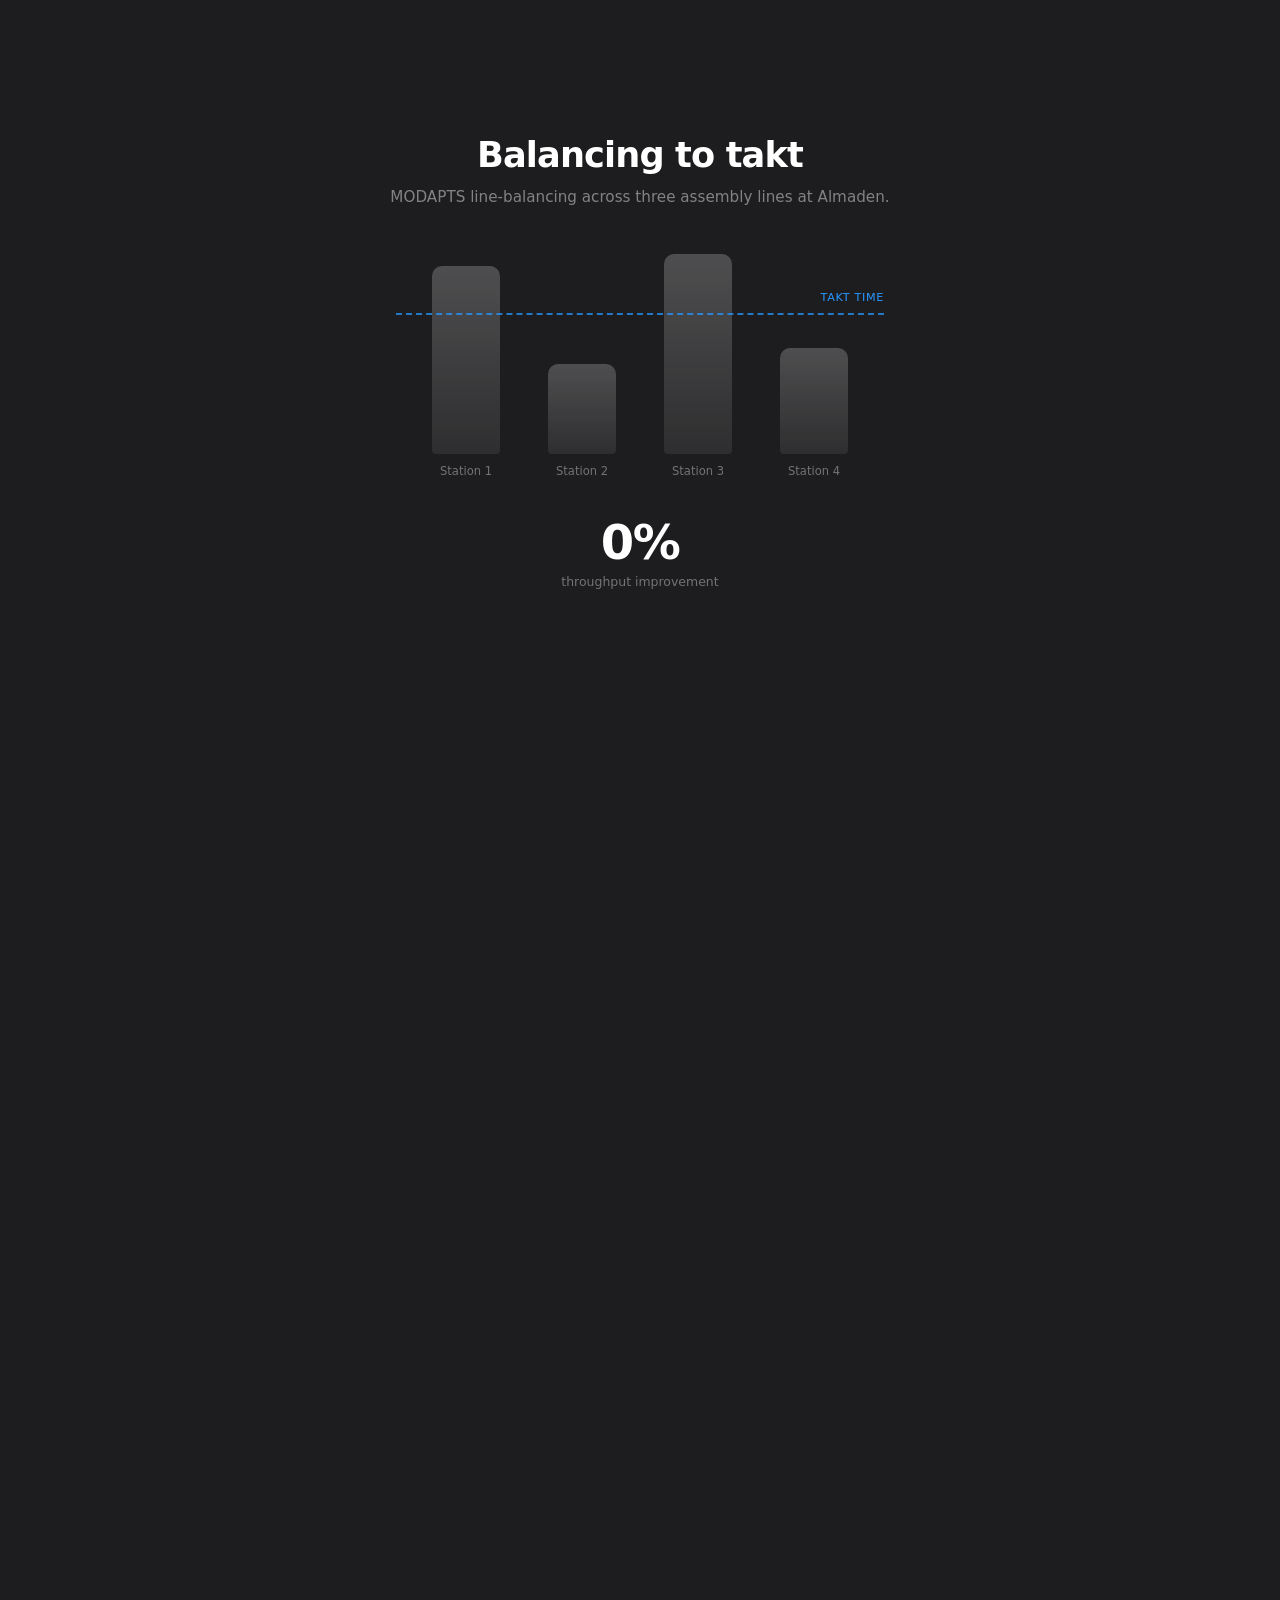
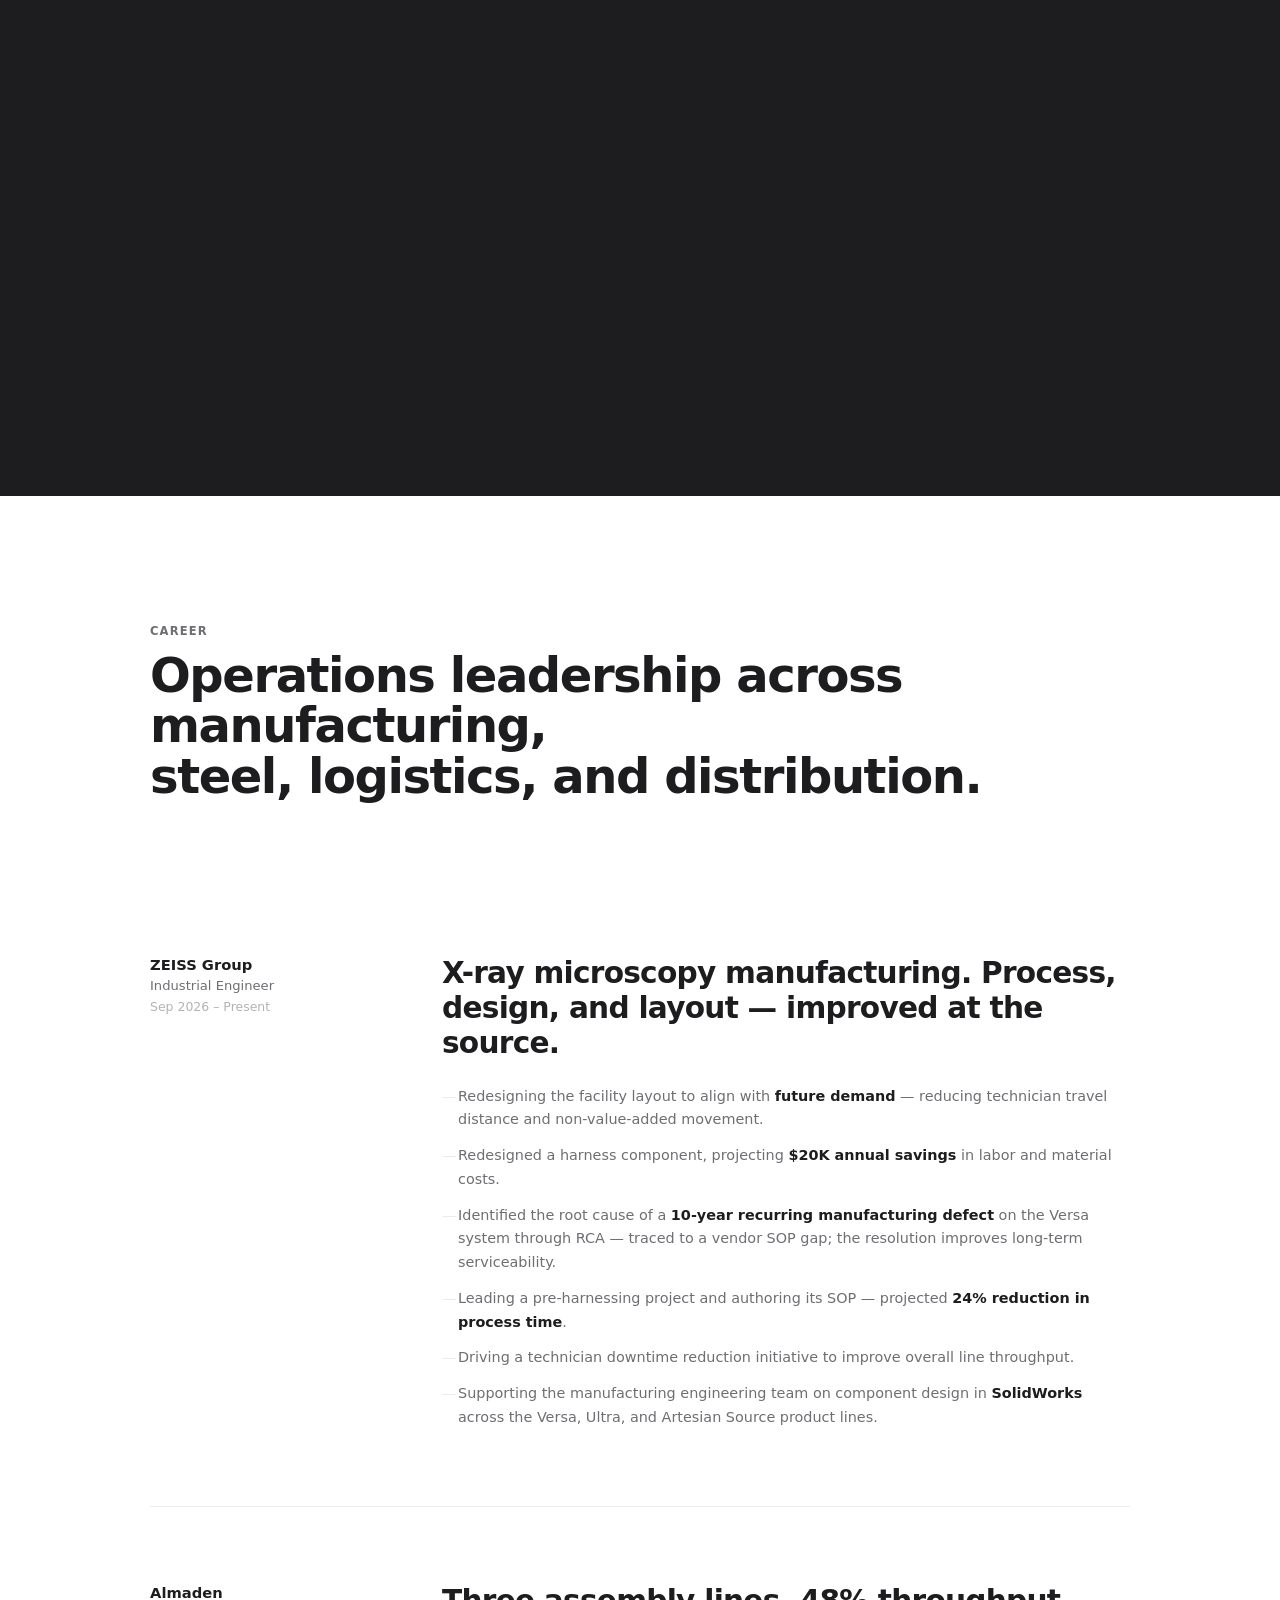
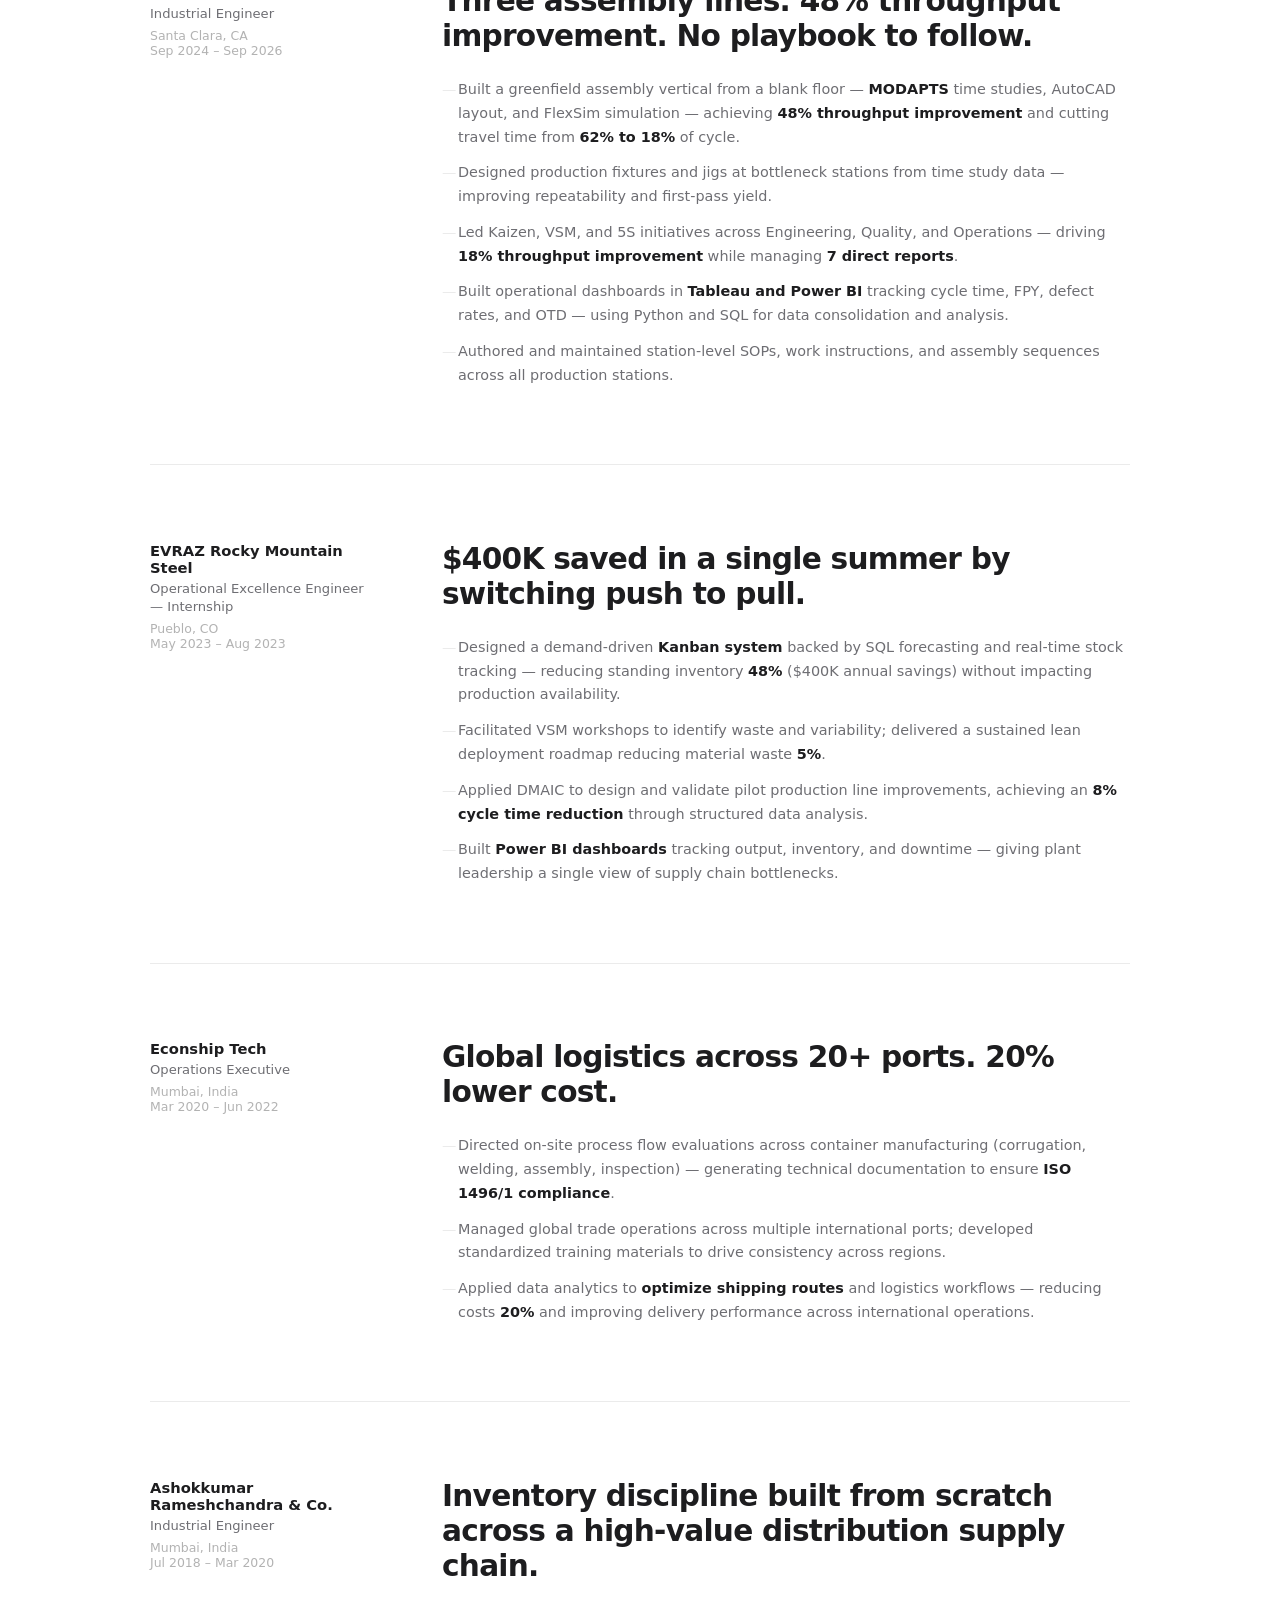
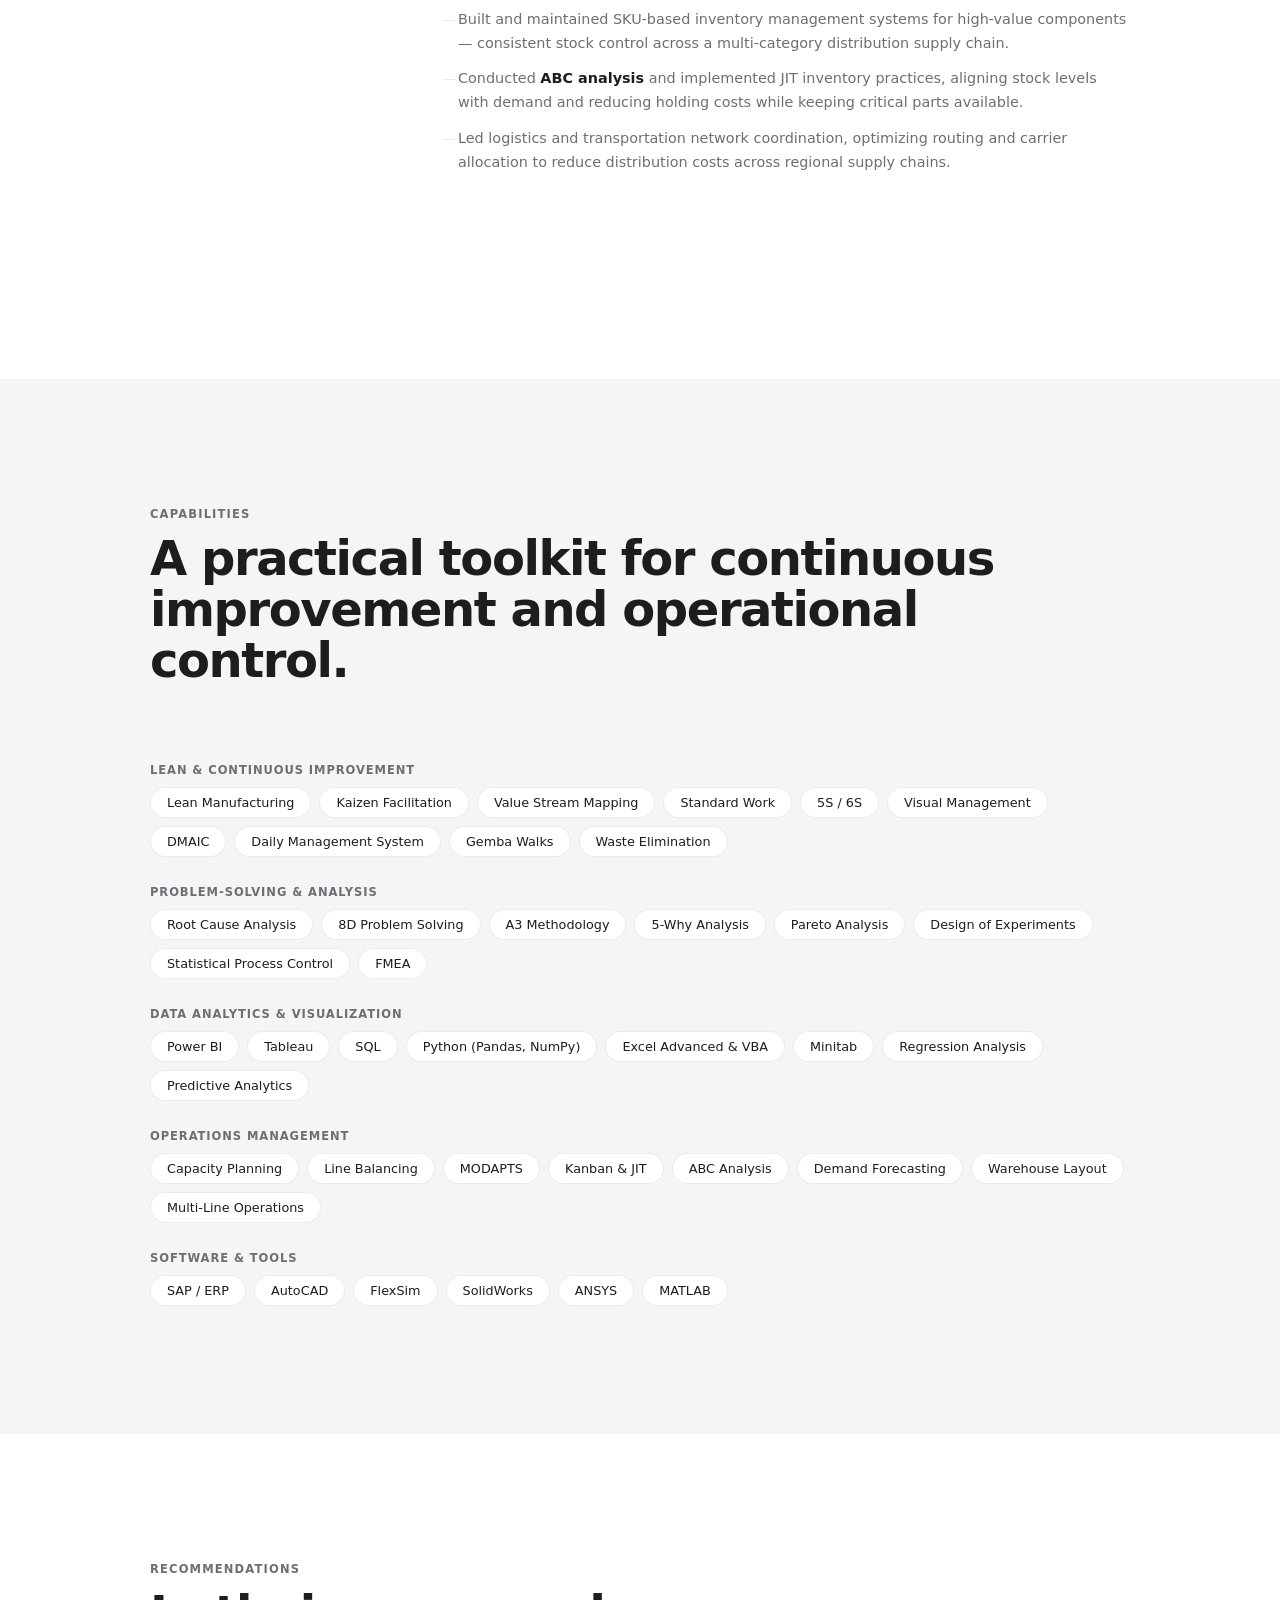
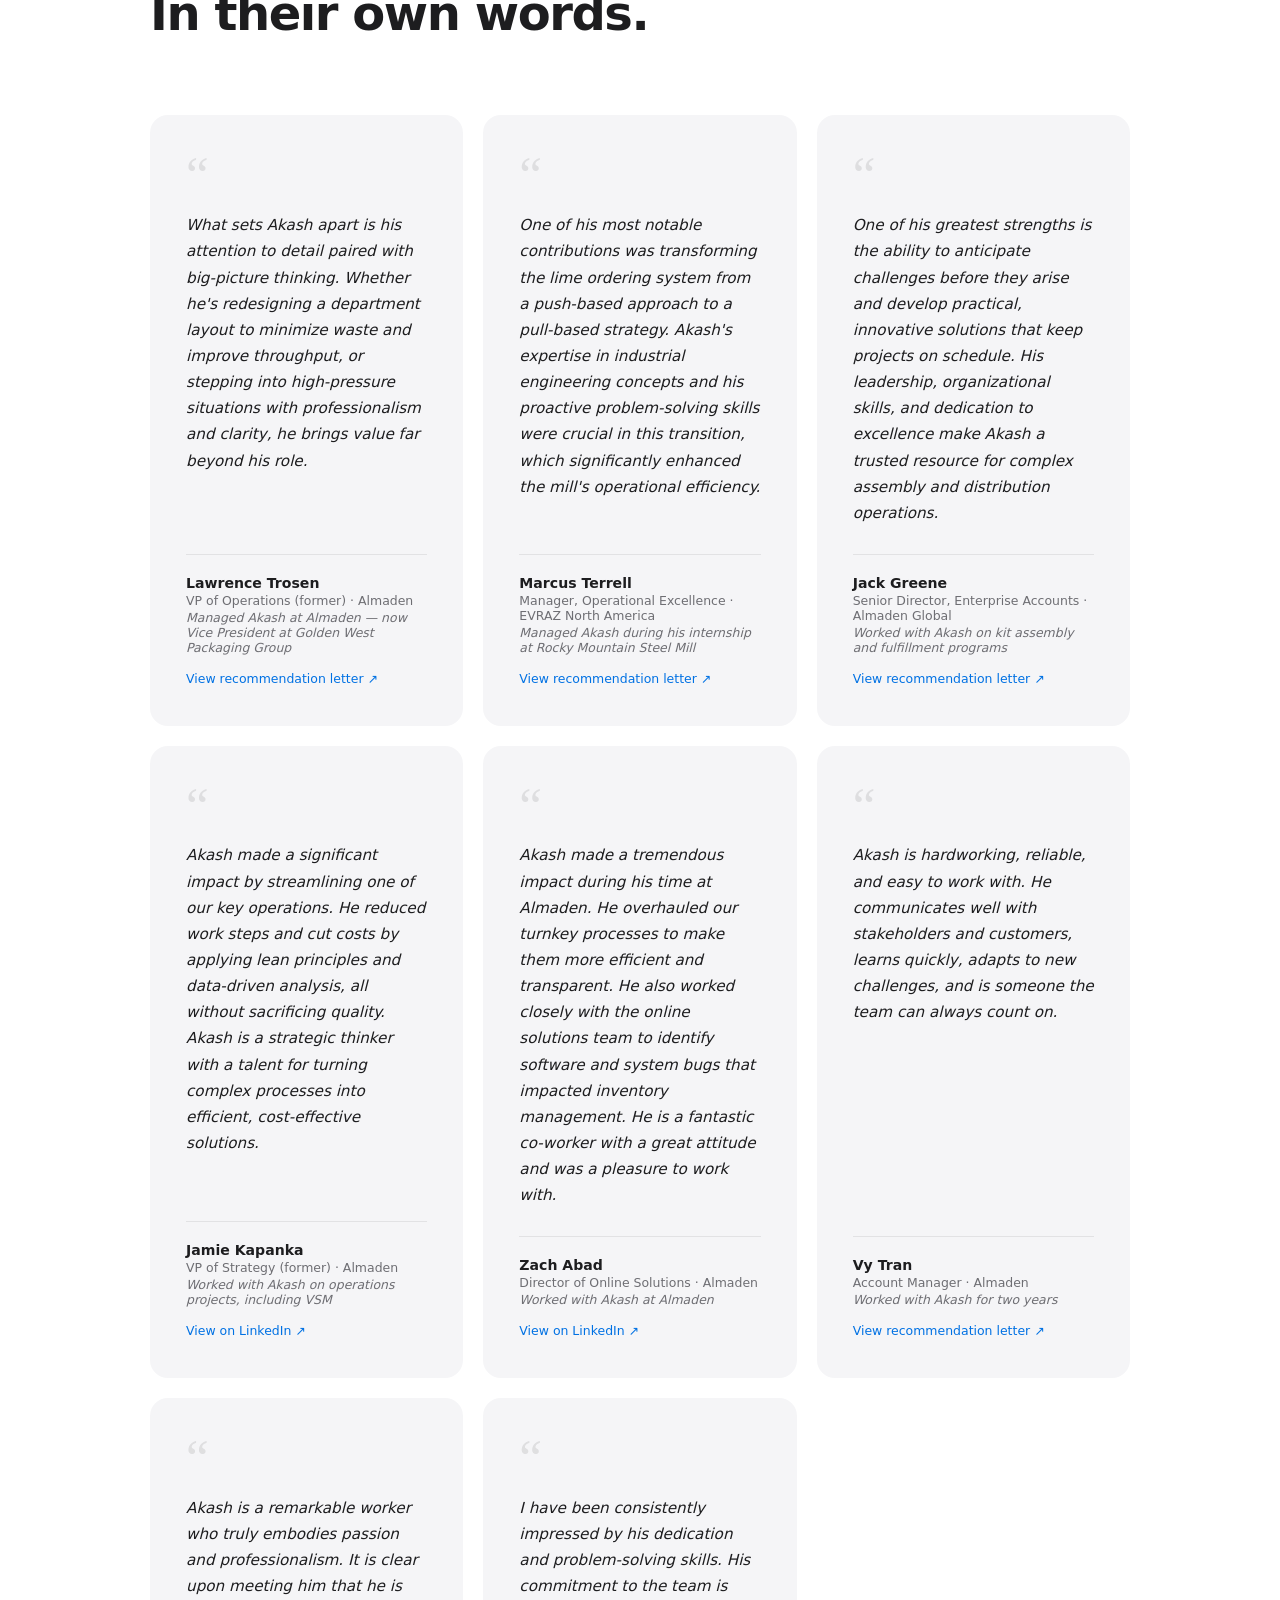
==== commit 91e859cf: "Refocus hero eyebrow and Current Focus section on ZEISS role" ====
--- a/index.html
+++ b/index.html
@@ -37,7 +37,7 @@
     <div class="hero-photo-wrap reveal-hero">
       <img class="hero-photo" src="assets/professional_dp_web.jpg" alt="Akash Bhoir" />
     </div>
-    <p class="hero-eyebrow">Lean Six Sigma Green Belt &nbsp;·&nbsp; Industrial Engineer &nbsp;·&nbsp; Milpitas, CA</p>
+    <p class="hero-eyebrow">Industrial Engineer @ ZEISS &nbsp;·&nbsp; Lean Six Sigma Green Belt &nbsp;·&nbsp; Bay Area, CA</p>
     <h1 class="hero-name">Akash<br>Bhoir</h1>
     <p class="hero-sub">Turning complex operations into<br>measurable, repeatable performance.</p>
     <div class="hero-cta">
@@ -78,22 +78,22 @@
 <section class="section">
   <div class="container">
     <p class="s-label reveal">Current focus</p>
-    <h2 class="s-head reveal">Building systems that make<br>better work easier to sustain.</h2>
+    <h2 class="s-head reveal">Making X-ray microscope production flow —<br>precision manufacturing at ZEISS.</h2>
     <div class="focus-grid" data-stagger>
       <div class="focus-card reveal">
-        <div class="focus-icon">⚙️</div>
-        <h3>Lean Transformation</h3>
-        <p>Kaizen facilitation, VSM workshops, 5S, standard work, DMAIC, and shop-floor coaching that sticks after the consultant leaves.</p>
+        <div class="focus-icon">🔬</div>
+        <h3>Precision Instrument Manufacturing</h3>
+        <p>Process improvement on ZEISS X-ray microscopy lines (Versa, Ultra) — cycle time analysis, facility layout, and root-cause work on high-complexity, low-volume instruments.</p>
+      </div>
+      <div class="focus-card reveal">
+        <div class="focus-icon">📐</div>
+        <h3>Design for Manufacturability</h3>
+        <p>Bridging IE and mechanical engineering: redesigning components in SolidWorks and releasing ECOs to fix assembly issues at the source, not the symptom.</p>
       </div>
       <div class="focus-card reveal">
         <div class="focus-icon">📊</div>
-        <h3>Operational Analytics</h3>
-        <p>Power BI, Tableau, SQL, Python — turning raw process data into KPI systems, forecasting models, and decisions leadership can act on.</p>
-      </div>
-      <div class="focus-card reveal">
-        <div class="focus-icon">🏭</div>
-        <h3>Warehouse &amp; Logistics</h3>
-        <p>Facility layout design, SKU optimization, route modelling with Dijkstra's algorithm, Kanban systems, and material flow simulation.</p>
+        <h3>Lean &amp; Operational Analytics</h3>
+        <p>Kaizen, VSM, and time studies, backed by Tableau, Power BI, Python, and SQL — turning process data into decisions.</p>
       </div>
     </div>
   </div>
